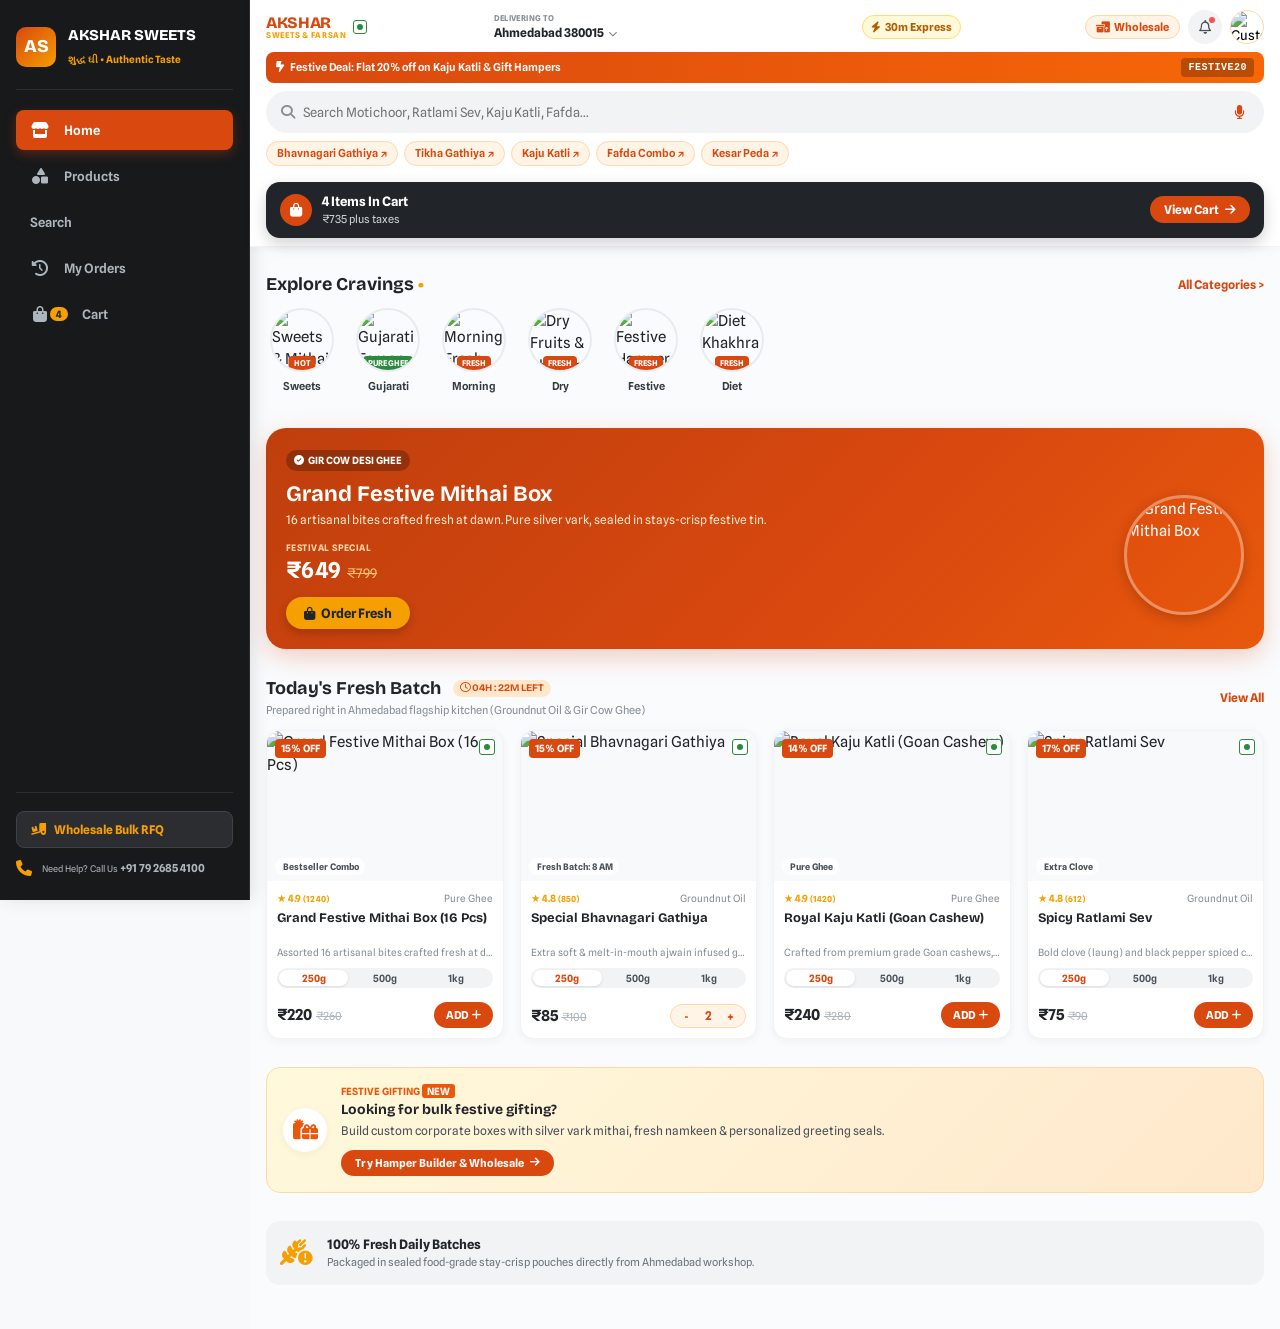
==== index.html @ cf4d5f83 "first commit" ====
<!DOCTYPE html>
<html lang="en">

<head>
  <meta charset="UTF-8">
  <meta name="viewport" content="width=device-width, initial-scale=1.0, maximum-scale=1.0, user-scalable=no">
  <title>Akshar Sweets & Farsan – Pure Desi Ghee & Fresh Namkeen</title>
  <!-- Google Fonts: Bricolage Grotesque & Plus Jakarta Sans / Spline Sans -->
  <link rel="preconnect" href="https://fonts.googleapis.com">
  <link rel="preconnect" href="https://fonts.gstatic.com" crossorigin>
  <link
    href="https://fonts.googleapis.com/css2?family=Bricolage+Grotesque:opsz,wght@12..96,500;600;700;800&family=Plus+Jakarta+Sans:wght@400;500;600;700;800&family=Spline+Sans:wght@400;500;600;700&display=swap"
    rel="stylesheet">
  <!-- FontAwesome Icons -->
  <link rel="stylesheet" href="https://cdnjs.cloudflare.com/ajax/libs/font-awesome/6.4.2/css/all.min.css">
  <link rel="stylesheet" href="style.css">
</head>

<body class="app-body">

  <!-- ============================================================
       APPLICATION ROOT WRAPPER
       Mobile/Tablet: Fluid single long rectangle, bottom nav
       Desktop/PC: Elegant sidebar + wide desktop-style layout
       ============================================================ -->
  <div id="app-root" class="app-root-layout">

    <!-- DESKTOP SIDEBAR / MOBILE BOTTOM NAVIGATION -->
    <nav id="app-nav-bar" class="app-navigation-bar" aria-label="Main Navigation">
      <!-- Desktop Brand Header (Hidden on Mobile) -->
      <div class="sidebar-brand-box">
        <div class="sidebar-logo-icon">AS</div>
        <div class="sidebar-brand-info">
          <span class="sidebar-brand-name">AKSHAR SWEETS</span>
          <span class="sidebar-brand-sub">શુદ્ધ ઘી &bull; Authentic Taste</span>
        </div>
      </div>

      <!-- Nav Items -->
      <div class="nav-links-wrap">
        <button type="button" class="nav-item active" data-tab="android-tab-home" id="nav-btn-home">
          <i class="fa-solid fa-store"></i>
          <span>Home</span>
        </button>
        <button type="button" class="nav-item" data-tab="android-tab-products" id="nav-btn-products">
          <i class="fa-solid fa-shapes"></i>
          <span>Products</span>
        </button>
        <button type="button" class="nav-item center-search" data-tab="android-tab-search" id="nav-btn-search">
          <div class="nav-search-circle">
            <i class="fa-solid fa-magnifying-glass"></i>
          </div>
          <span>Search</span>
        </button>
        <button type="button" class="nav-item" data-tab="android-tab-orders" id="nav-btn-orders">
          <i class="fa-solid fa-clock-rotate-left"></i>
          <span>My Orders</span>
        </button>
        <button type="button" class="nav-item cart-nav-btn" id="app-cart-trigger">
          <div class="cart-icon-wrap">
            <i class="fa-solid fa-bag-shopping"></i>
            <span class="nav-cart-badge" id="android-cart-badge">0</span>
          </div>
          <span>Cart</span>
        </button>
      </div>

      <!-- Desktop Sidebar Bottom Card (Hidden on Mobile) -->
      <div class="sidebar-footer-card">
        <button type="button" class="sidebar-wholesale-btn" id="sidebar-wholesale-trigger">
          <i class="fa-solid fa-truck-ramp-box"></i>
          <span>Wholesale Bulk RFQ</span>
        </button>
        <div class="sidebar-contact-info">
          <i class="fa-solid fa-phone"></i>
          <div>
            <small>Need Help? Call Us</small>
            <strong>+91 79 2685 4100</strong>
          </div>
        </div>
      </div>
    </nav>

    <!-- MAIN INTERACTIVE APP CONTENT CANVAS -->
    <div class="app-main-viewport" id="app-scroll-canvas">

      <!-- TOPBAR OF APPLICATION (Fixed at top: 0) -->
      <header id="app-fixed-topbar" class="app-fixed-topbar">
        <div class="topbar-inner-container">
          <div class="store-badge-row">
            <!-- Brand Logo / Mark -->
            <div class="store-logo-mark" id="topbar-brand-home">
              <div class="logo-box">
                <span class="logo-text">AKSHAR</span>
                <span class="logo-sub">SWEETS &amp; FARSAN</span>
              </div>
              <span class="veg-dot-icon" title="100% Pure Vegetarian">
                <span class="veg-green-circle"></span>
              </span>
            </div>

            <!-- Delivery Location Indicator -->
            <div class="store-location-selector" id="app-location-btn">
              <div class="loc-label">DELIVERING TO</div>
              <div class="loc-address">
                <span id="android-current-address">Ahmedabad 380015</span>
                <i class="fa-solid fa-chevron-down"></i>
              </div>
            </div>

            <!-- 30m Express delivery tag -->
            <div class="express-badge">
              <i class="fa-solid fa-bolt"></i>
              <span>30m Express</span>
            </div>

            <!-- Header Action Icons -->
            <div class="android-header-actions">
              <!-- Wholesale Quick Button (on tablets/desktop) -->
              <button type="button" class="btn-top-wholesale" id="top-wholesale-btn" title="Wholesale Bulk Pricing">
                <i class="fa-solid fa-boxes-packing"></i>
                <span class="hide-mobile">Wholesale</span>
              </button>
              <button type="button" class="icon-round-btn" id="app-notif-btn" title="Offers & Alerts">
                <i class="fa-regular fa-bell"></i>
                <span class="notif-dot"></span>
              </button>
              <button type="button" class="avatar-round-btn" id="app-profile-btn" title="My Profile">
                <img src="https://images.unsplash.com/photo-1534528741775-53994a69daeb?auto=format&fit=crop&w=120&q=80"
                  alt="Customer Profile" class="user-avatar-img">
              </button>
            </div>
          </div>

          <!-- Announcement Ribbon Banner -->
          <div class="android-announcement-ribbon">
            <div class="ribbon-content">
              <div class="ribbon-text">
                <i class="fa-solid fa-bolt-lightning"></i>
                <span>Festive Deal: Flat 20% off on Kaju Katli &amp; Gift Hampers</span>
              </div>
              <span class="code-badge">FESTIVE20</span>
            </div>
          </div>

          <!-- Quick Search Bar -->
          <div class="android-search-box">
            <i class="fa-solid fa-magnifying-glass search-lens"></i>
            <input type="text" id="android-search-input"
              placeholder="Search Motichoor, Ratlami Sev, Kaju Katli, Fafda..." autocomplete="off">
            <button type="button" class="search-clear-btn hidden" id="android-search-clear"><i
                class="fa-solid fa-xmark"></i></button>
            <button type="button" class="search-mic-btn" id="android-search-mic"><i
                class="fa-solid fa-microphone"></i></button>
          </div>

          <!-- Quick Search Suggested Tags (Contained horizontal wrap) -->
          <div class="android-quick-tags" id="android-search-tags">
            <span class="search-tag" data-query="Bhavnagari Gathiya">Bhavnagari Gathiya ↗</span>
            <span class="search-tag" data-query="Tikha Gathiya">Tikha Gathiya ↗</span>
            <span class="search-tag" data-query="Kaju Katli">Kaju Katli ↗</span>
            <span class="search-tag" data-query="Fafda">Fafda Combo ↗</span>
            <span class="search-tag" data-query="Kesar Peda">Kesar Peda ↗</span>
          </div>
        </div>

        <!-- Sticky Floating Top Cart Strip (Active when cart has items) -->
        <div class="android-floating-cart-bar hidden" id="android-floating-cart">
          <div class="cart-bar-info">
            <span class="cart-pill-icon"><i class="fa-solid fa-bag-shopping"></i></span>
            <div>
              <strong id="android-cart-pill-count">2 Items In Cart</strong>
              <div class="cart-pill-sub" id="android-cart-pill-total">₹585 plus taxes</div>
            </div>
          </div>
          <button type="button" class="cart-bar-view-btn" id="btn-open-cart-floating">
            <span>View Cart</span>
            <i class="fa-solid fa-arrow-right"></i>
          </button>
        </div>
      </header>

      <!-- SCROLLABLE TAB PAGES CONTAINER -->
      <main class="app-tab-pages-wrapper">

        <!-- TAB 1: HOME PAGE -->
        <div class="android-tab-view active" id="android-tab-home">
          <!-- "Explore Cravings" Section -->
          <section class="android-section explore-cravings">
            <div class="section-title-row">
              <h3>Explore Cravings <span class="accent-dot">•</span></h3>
              <button type="button" class="link-btn" id="android-see-all-cats">All Categories &gt;</button>
            </div>
            <div class="cravings-scroll-row" id="android-cravings-list">
              <!-- Dynamically populated via JS -->
            </div>
          </section>

          <!-- Hero Promo Card: Grand Festive Mithai Box -->
          <section class="android-section hero-promo-section">
            <div class="festive-hero-card" id="hero-promo-card">
              <div class="hero-card-badge">
                <i class="fa-solid fa-circle-check"></i> GIR COW DESI GHEE
              </div>
              <div class="hero-card-body">
                <div class="hero-card-left">
                  <h2 class="hero-title">Grand Festive Mithai Box</h2>
                  <p class="hero-desc">16 artisanal bites crafted fresh at dawn. Pure silver vark, sealed in stays-crisp
                    festive tin.</p>
                  <div class="hero-price-tag">
                    <span class="hero-special-lbl">FESTIVAL SPECIAL</span>
                    <div class="hero-price-row">
                      <span class="price-val">₹649</span>
                      <span class="price-old">₹799</span>
                    </div>
                  </div>
                  <button type="button" class="hero-cta-btn" id="btn-hero-order">
                    <i class="fa-solid fa-bag-shopping"></i> Order Fresh
                  </button>
                </div>
                <div class="hero-card-right">
                  <img
                    src="https://images.unsplash.com/photo-1599785209707-a456fc1337bb?auto=format&fit=crop&w=480&q=80"
                    alt="Grand Festive Mithai Box" class="hero-product-img">
                </div>
              </div>
            </div>
          </section>

          <!-- "Today's Fresh Batch" Section -->
          <section class="android-section fresh-batch-section">
            <div class="section-title-row">
              <div>
                <h3 class="flex-align">
                  Today's Fresh Batch
                  <span class="batch-timer-badge">
                    <i class="fa-regular fa-clock"></i> <span id="android-countdown-timer">04H : 22M LEFT</span>
                  </span>
                </h3>
                <p class="section-sub">Prepared right in Ahmedabad flagship kitchen (Groundnut Oil &amp; Gir Cow Ghee)
                </p>
              </div>
              <button type="button" class="link-btn" id="android-view-all-fresh">View All</button>
            </div>

            <!-- Product Cards Grid -->
            <div class="product-cards-grid" id="android-fresh-batch-grid">
              <!-- Dynamically populated -->
            </div>
          </section>

          <!-- Bulk Festive Gifting Hamper Banner -->
          <section class="android-section bulk-gifting-banner">
            <div class="hamper-promo-box">
              <div class="hamper-icon-circle">
                <i class="fa-solid fa-gifts"></i>
              </div>
              <div class="hamper-content">
                <span class="hamper-badge">FESTIVE GIFTING <strong>NEW</strong></span>
                <h4>Looking for bulk festive gifting?</h4>
                <p>Build custom corporate boxes with silver vark mithai, fresh namkeen &amp; personalized greeting
                  seals.</p>
                <button type="button" class="hamper-action-btn" id="android-hamper-btn">
                  <span>Try Hamper Builder &amp; Wholesale</span>
                  <i class="fa-solid fa-arrow-right"></i>
                </button>
              </div>
            </div>
          </section>



          <!-- 100% Fresh Daily Guarantee Strip -->
          <section class="android-section footer-guarantee">
            <div class="guarantee-box">
              <i class="fa-solid fa-wheat-awn-circle-exclamation"></i>
              <div>
                <strong>100% Fresh Daily Batches</strong>
                <p>Packaged in sealed food-grade stay-crisp pouches directly from Ahmedabad workshop.</p>
              </div>
            </div>
          </section>
        </div>

        <!-- TAB 2: PRODUCTS CATALOGUE -->
        <div class="android-tab-view hidden" id="android-tab-products">
          <div class="catalog-header-bar">
            <!-- Filter Pills -->
            <div class="android-filter-bar">
              <button type="button" class="filter-pill active" data-filter="all">All (<span
                  id="android-product-count">35</span>)</button>
              <button type="button" class="filter-pill" data-filter="in-stock">In Stock ⚡</button>
              <button type="button" class="filter-pill" data-filter="under-250">Under ₹250</button>
              <button type="button" class="filter-pill" data-filter="pure-ghee">Pure Ghee</button>
              <button type="button" class="filter-pill" data-filter="wholesale">Wholesale Bulk 📦</button>
            </div>

            <!-- Category Sub-tabs -->
            <div class="android-subcat-tabs" id="android-cat-filter-tabs">
              <!-- Dynamically populated via JS -->
            </div>
          </div>

          <!-- Product Listing Grid -->
          <div class="product-cards-grid catalog-grid" id="android-catalogue-grid">
            <!-- Dynamically populated with weight variant selectors (250g, 500g, 1kg) -->
          </div>
        </div>

        <!-- TAB 3: SEARCH & DISCOVERY -->
        <div class="android-tab-view hidden" id="android-tab-search">
          <div class="search-view-container">
            <div class="recent-searches-box">
              <div class="section-title-row">
                <h4><i class="fa-solid fa-clock-rotate-left"></i> Recent Searches</h4>
                <button type="button" class="link-btn small" id="clear-recent-searches">CLEAR ALL</button>
              </div>
              <div class="recent-chips-wrap" id="recent-searches-list">
                <span class="recent-tag" data-query="Kesar Peda 500g">Kesar Peda 500g</span>
                <span class="recent-tag" data-query="Bhavnagari Gathiya">Bhavnagari Gathiya</span>
                <span class="recent-tag" data-query="Sugar Free Anjeer Barfi">Sugar Free Anjeer Barfi</span>
                <span class="recent-tag" data-query="Diwali Mithai Hamper">Diwali Mithai Hamper</span>
              </div>
            </div>

            <div class="search-results-heading">
              <span id="search-query-label">All Specialities</span>
              <span class="results-count" id="search-results-count">Showing 35 items</span>
            </div>
            <div class="product-cards-grid" id="android-search-results-grid">
              <!-- Search items injected here -->
            </div>
          </div>
        </div>

        <!-- TAB 4: MY ORDERS & TRACKING -->
        <div class="android-tab-view hidden" id="android-tab-orders">
          <div class="orders-view-container">
            <div class="view-header-title">
              <h3>My Orders &amp; Live Tracking</h3>
              <p class="section-sub">Track active dispatches &amp; view tax receipts</p>
            </div>

            <!-- Active Order Card -->
            <div id="android-active-order-card" class="active-order-tracking-card hidden">
              <!-- Injected dynamically -->
            </div>

            <!-- Past Order History List -->
            <div class="order-history-list" id="android-order-history-list">
              <!-- Past orders with 1-click Reorder and Receipt buttons -->
            </div>
          </div>
        </div>

      </main>

    </div>
  </div>

  <!-- ============================================================
       MODALS & DRAWERS (Cart, Checkout, Live Tracking, Invoice, RFQ)
       ============================================================ -->

  <!-- 1. CART & CHECKOUT DRAWER -->
  <div id="cart-drawer-modal" class="modal-backdrop hidden">
    <div class="cart-drawer-panel">
      <div class="drawer-header flex-between">
        <div class="drawer-title-group">
          <h3><i class="fa-solid fa-basket-shopping"></i> My Cart</h3>
          <span class="purity-badge"><i class="fa-solid fa-certificate"></i> 100% Pure Ghee Guarantee</span>
        </div>
        <button type="button" class="drawer-close-btn" id="btn-close-cart">&times;</button>
      </div>

      <div class="drawer-body">
        <!-- Delivery Address Bar -->
        <div class="cart-address-box flex-between">
          <div class="addr-icon"><i class="fa-solid fa-location-dot"></i></div>
          <div class="addr-details">
            <small>DELIVERING TO <strong id="cart-addr-label">HOME</strong></small>
            <p id="cart-full-address">B-402, Shivalik Heights, Bodakdev, Ahmedabad, 380054 &bull; 30-min express</p>
          </div>
          <button type="button" class="addr-change-btn" id="btn-change-address">Change</button>
        </div>

        <!-- Free Delivery Progress Bar -->
        <div class="free-delivery-tracker">
          <div class="tracker-info flex-between">
            <span id="free-delivery-text"><i class="fa-solid fa-truck"></i> Add ₹156 more for <strong>FREE Express
                Delivery</strong></span>
            <small id="free-delivery-calc">₹844 / ₹1,000</small>
          </div>
          <div class="progress-bar-rail">
            <div class="progress-bar-fill" id="free-delivery-bar" style="width: 84%;"></div>
          </div>
        </div>

        <!-- Delivery vs Pickup Option -->
        <div class="fulfillment-selector">
          <label class="fulfill-option active">
            <input type="radio" name="fulfillment" value="delivery" checked>
            <span><i class="fa-solid fa-motorcycle"></i> Express Delivery</span>
          </label>
          <label class="fulfill-option">
            <input type="radio" name="fulfillment" value="pickup">
            <span><i class="fa-solid fa-store"></i> Store Pickup</span>
          </label>
        </div>

        <!-- Cart Items List -->
        <div class="cart-items-heading">Sweet &amp; Farsan Selection <small>Made fresh this morning</small></div>
        <div class="cart-items-container" id="cart-items-list">
          <!-- Dynamically populated cart items -->
        </div>

        <!-- Frequently Bought Together Add-ons -->
        <div class="addon-recommendations">
          <div class="addon-title"><i class="fa-solid fa-thumbs-up"></i> Frequently Bought Together</div>
          <div class="addon-chips-row" id="cart-addons-row">
            <div class="addon-card" data-addon-name="Fried Chillies & Papaya Sambharo" data-addon-price="30">
              <img src="https://images.unsplash.com/photo-1546833999-b9f581a1996d?auto=format&fit=crop&w=120&q=80"
                alt="Sambharo">
              <div class="addon-info">
                <strong>Fried Chillies &amp; Sambharo</strong>
                <span>100g spicy crunch &bull; ₹30</span>
              </div>
              <button type="button" class="addon-add-btn">+ Add</button>
            </div>
            <div class="addon-card" data-addon-name="Silver Foil Festive Gift Packaging" data-addon-price="49">
              <img src="https://images.unsplash.com/photo-1513201099705-a9746e1e201f?auto=format&fit=crop&w=120&q=80"
                alt="Packaging">
              <div class="addon-info">
                <strong>Silver Festive Wrapping</strong>
                <span>Golden seal &bull; ₹49</span>
              </div>
              <button type="button" class="addon-add-btn">+ Add</button>
            </div>
          </div>
        </div>

        <!-- Offers & Coupon Code Section -->
        <div class="coupon-section-box">
          <div class="coupon-title"><i class="fa-solid fa-tag"></i> Offers &amp; Coupon Codes</div>
          <div class="coupon-input-group">
            <input type="text" id="coupon-input" placeholder="Enter coupon (e.g. FESTIVE20)" uppercase>
            <button type="button" id="btn-apply-coupon">Apply</button>
          </div>
          <div id="coupon-applied-message" class="coupon-applied-pill hidden">
            <span><i class="fa-solid fa-circle-check"></i> <strong id="applied-coupon-code">FESTIVE20</strong> applied:
              Extra ₹<span id="coupon-discount-amt">180</span> off</span>
            <button type="button" id="btn-remove-coupon">&times;</button>
          </div>
        </div>

        <!-- Delivery Instructions Preference -->
        <div class="delivery-instructions-box">
          <label><i class="fa-regular fa-comment-dots"></i> Delivery Preference</label>
          <div class="instruction-pills">
            <button type="button" class="inst-pill" data-val="Leave with guard">Leave with guard</button>
            <button type="button" class="inst-pill active" data-val="Avoid doorbell">Avoid doorbell</button>
            <button type="button" class="inst-pill" data-val="Hand over to me">Hand over to me</button>
            <button type="button" class="inst-pill" data-val="Call before arrival">Call before arrival</button>
          </div>
        </div>

        <!-- Bill Summary -->
        <div class="bill-summary-card">
          <h4>Bill Summary <small>Inclusive of all taxes</small></h4>
          <div class="bill-row">
            <span>Items Total (MRP)</span>
            <span id="bill-mrp">₹939</span>
          </div>
          <div class="bill-row discount">
            <span>Product Discount</span>
            <span id="bill-discount">-₹95</span>
          </div>
          <div class="bill-row discount" id="bill-coupon-row">
            <span>Coupon Discount (<span id="bill-coupon-name">FESTIVE20</span>)</span>
            <span id="bill-coupon-amt">-₹180</span>
          </div>
          <div class="bill-row">
            <span>Delivery Partner Fee</span>
            <span id="bill-delivery-fee">FREE</span>
          </div>
          <div class="bill-row">
            <span>Stay-Crisp Food Grade Packaging</span>
            <span>₹15</span>
          </div>
          <div class="bill-divider"></div>
          <div class="bill-row total">
            <strong>Grand Total</strong>
            <strong class="total-amt" id="bill-grand-total">₹719</strong>
          </div>
          <div class="savings-banner" id="bill-savings-banner">
            <i class="fa-solid fa-sparkles"></i> Yay! You saved <strong id="bill-saved-amount">₹275</strong> on this
            order
          </div>
        </div>

        <div class="trust-badges-strip">
          <div><i class="fa-solid fa-award"></i> 100% Desi Ghee</div>
          <div><i class="fa-solid fa-shield-halved"></i> Tamper-evident Seal</div>
          <div><i class="fa-solid fa-face-smile"></i> Taste Guaranteed</div>
        </div>
      </div>

      <!-- Drawer Sticky Checkout Footer -->
      <div class="drawer-footer flex-between">
        <div class="footer-total-box">
          <strong class="grand-price" id="drawer-total-price">₹719</strong>
          <small class="view-bill-link">Inclusive of GST</small>
        </div>
        <button type="button" class="btn-checkout-primary" id="btn-proceed-checkout">
          <span>Proceed to Pay</span>
          <i class="fa-solid fa-arrow-right"></i>
        </button>
      </div>
    </div>
  </div>

  <!-- 2. SIMULATED OTP & PAYMENT MODAL -->
  <div id="checkout-otp-modal" class="modal-backdrop hidden">
    <div class="modal-dialog checkout-modal-card">
      <div class="modal-header flex-between">
        <div class="flex-align gap-2">
          <div class="demo-shield-icon"><i class="fa-solid fa-shield-cat"></i></div>
          <div>
            <h4>Verify &amp; Confirm Order</h4>
            <span class="badge-tag">Secure Checkout</span>
          </div>
        </div>
        <button type="button" class="modal-close-btn" id="close-checkout-modal">&times;</button>
      </div>
      <div class="modal-body">
        <div class="demo-notice-alert">
          <i class="fa-solid fa-circle-info"></i>
          <span>Simulated OTP verification for demo. Auto-fill is enabled.</span>
        </div>

        <div class="form-group mb-3">
          <label>Mobile Number for Order &amp; Delivery Updates</label>
          <div class="phone-input-group">
            <span class="country-prefix">+91</span>
            <input type="text" id="checkout-phone-input" value="98250 84721" class="form-control">
          </div>
        </div>

        <div class="otp-box-wrap">
          <div class="flex-between">
            <label style="font-size:12px; font-weight:700;">Enter OTP</label>
            <button type="button" class="autofill-otp-btn" id="btn-autofill-otp">Auto-Fill OTP (4829)</button>
          </div>
          <div class="otp-inputs-row">
            <input type="text" maxlength="1" class="otp-digit" value="4">
            <input type="text" maxlength="1" class="otp-digit" value="8">
            <input type="text" maxlength="1" class="otp-digit" value="2">
            <input type="text" maxlength="1" class="otp-digit" value="9">
          </div>
        </div>

        <!-- Payment Method Selection -->
        <div class="payment-method-selector mb-3">
          <label class="section-sub-label">Select Payment Method</label>
          <div class="pay-options-list">
            <label class="pay-radio active">
              <input type="radio" name="pay-method" value="UPI" checked>
              <span><i class="fa-brands fa-google-pay"></i> Instant UPI (GPay / PhonePe / Paytm)</span>
            </label>
            <label class="pay-radio">
              <input type="radio" name="pay-method" value="COD">
              <span><i class="fa-solid fa-money-bill-wave"></i> Cash on Delivery (COD)</span>
            </label>
            <label class="pay-radio">
              <input type="radio" name="pay-method" value="Card">
              <span><i class="fa-solid fa-credit-card"></i> Debit / Credit Card</span>
            </label>
            <label class="pay-radio">
              <input type="radio" name="pay-method" value="Wholesale 15-Day Credit">
              <span><i class="fa-solid fa-file-invoice-dollar"></i> Wholesale 15-Day Net Credit</span>
            </label>
          </div>
        </div>

        <div class="checkout-order-preview">
          <div class="flex-between">
            <span>Final Payable Amount:</span>
            <strong class="payable-val" id="checkout-payable-val">₹719</strong>
          </div>
        </div>
      </div>

      <div class="modal-footer">
        <button type="button" class="btn-primary-block" id="btn-confirm-place-order">
          <i class="fa-solid fa-lock"></i> Authorize &amp; Place Order
        </button>
      </div>
    </div>
  </div>

  <!-- 3. REAL-TIME ORDER TRACKING MODAL -->
  <div id="order-tracking-modal" class="modal-backdrop hidden">
    <div class="modal-dialog tracking-modal-card">
      <div class="modal-header flex-between">
        <div>
          <h4><i class="fa-solid fa-route"></i> Live Order Tracking</h4>
          <span class="tracking-order-id" id="track-modal-order-id">Order #AKS-2026-107</span>
        </div>
        <button type="button" class="modal-close-btn" id="close-tracking-modal">&times;</button>
      </div>

      <div class="modal-body">
        <!-- Live status banner -->
        <div class="tracking-status-banner" id="track-banner-color">
          <div class="status-main-label">
            <small>CURRENT STATUS</small>
            <h3 id="track-status-heading">Preparing Fresh Batch</h3>
          </div>
          <div class="eta-pill">
            <i class="fa-solid fa-clock"></i>
            <span id="track-eta-text">Est. Delivery in 25 mins</span>
          </div>
        </div>

        <!-- 5-Step Order Lifecycle Stepper -->
        <div class="lifecycle-stepper">
          <div class="step-point" id="step-node-placed">
            <div class="step-circle"><i class="fa-solid fa-check"></i></div>
            <div class="step-label">Order Placed</div>
            <small class="step-time" id="time-node-placed">Just now</small>
          </div>
          <div class="step-line" id="line-1"></div>
          <div class="step-point" id="step-node-accepted">
            <div class="step-circle"><i class="fa-solid fa-check"></i></div>
            <div class="step-label">Accepted</div>
            <small class="step-time" id="time-node-accepted">Bodakdev Store</small>
          </div>
          <div class="step-line" id="line-2"></div>
          <div class="step-point" id="step-node-preparing">
            <div class="step-circle"><i class="fa-solid fa-fire-burner"></i></div>
            <div class="step-label">Preparing</div>
            <small class="step-time" id="time-node-preparing">Kitchen Cooking</small>
          </div>
          <div class="step-line" id="line-3"></div>
          <div class="step-point" id="step-node-dispatch">
            <div class="step-circle"><i class="fa-solid fa-motorcycle"></i></div>
            <div class="step-label">Out for Delivery</div>
            <small class="step-time" id="time-node-dispatch">Delivery Partner</small>
          </div>
          <div class="step-line" id="line-4"></div>
          <div class="step-point" id="step-node-completed">
            <div class="step-circle"><i class="fa-solid fa-box-open"></i></div>
            <div class="step-label">Completed</div>
            <small class="step-time" id="time-node-completed">Delivered</small>
          </div>
        </div>

        <!-- Order Items Summary in Tracking -->
        <div class="tracking-items-box">
          <h5>Order Items (<span id="track-items-count">3</span> items)</h5>
          <div class="tracking-items-list" id="track-items-container">
            <!-- Injected via JS -->
          </div>
        </div>

        <div class="tracking-delivery-dest">
          <i class="fa-solid fa-location-pin"></i>
          <div>
            <strong>Delivery Address</strong>
            <p id="track-destination-addr">B-402, Shivalik Heights, Bodakdev, Ahmedabad 380054</p>
          </div>
        </div>
      </div>

      <div class="modal-footer flex-between">
        <button type="button" class="btn-flow-action secondary" id="btn-track-view-bill">
          <i class="fa-solid fa-file-invoice"></i> View Tax Invoice / Receipt
        </button>
        <button type="button" class="btn-primary-sm" id="btn-track-done">Close</button>
      </div>
    </div>
  </div>

  <!-- 4. WHOLESALE & RFQ MODAL -->
  <div id="wholesale-rfq-modal" class="modal-backdrop hidden">
    <div class="modal-dialog wholesale-modal-card">
      <div class="modal-header flex-between">
        <div>
          <h4><i class="fa-solid fa-truck-ramp-box"></i> Wholesale Bulk Inquiries (B2B)</h4>
          <span class="badge-tag">Catering &amp; Banquets</span>
        </div>
        <button type="button" class="modal-close-btn" id="close-wholesale-modal">&times;</button>
      </div>

      <div class="modal-body">
        <form id="form-submit-rfq">
          <div class="form-row flex-gap mb-3">
            <div class="form-group flex-1">
              <label>Business / Caterer Name *</label>
              <input type="text" class="form-control" id="rfq-company" value="Swagat Caterers &amp; Events" required>
            </div>
            <div class="form-group flex-1">
              <label>Contact Phone *</label>
              <input type="text" class="form-control" id="rfq-contact" value="+91 98251 33445" required>
            </div>
          </div>

          <div class="form-row flex-gap mb-3">
            <div class="form-group flex-1">
              <label>Bulk Item Required *</label>
              <select class="form-control" id="rfq-product">
                <option value="Special Bhavnagari Gathiya">Special Bhavnagari Gathiya (Bulk 10kg tins)</option>
                <option value="Royal Kaju Katli (Goan Cashew)">Royal Kaju Katli (Bulk 5kg tins)</option>
                <option value="Spicy Ratlami Sev">Spicy Ratlami Sev (Bulk 15kg cartons)</option>
                <option value="Mohanthal Desi Ghee">Mohanthal Desi Ghee (Bulk 10kg)</option>
                <option value="Grand Festive Mithai Box (16 Pcs)">Grand Festive Mithai Box (Bulk)</option>
              </select>
            </div>
            <div class="form-group flex-1">
              <label>Quantity (kg / boxes) *</label>
              <input type="number" class="form-control" id="rfq-qty" value="50" min="5" required>
            </div>
          </div>

          <div class="form-row flex-gap mb-3">
            <div class="form-group flex-1">
              <label>Delivery / Event Date *</label>
              <input type="date" class="form-control" id="rfq-date" value="2026-11-20" required>
            </div>
            <div class="form-group flex-1">
              <label>Delivery Location (Ahmedabad / Gujarat)</label>
              <input type="text" class="form-control" id="rfq-location" value="Rajpath Club Banquets, SG Highway">
            </div>
          </div>

          <div class="form-group mb-3">
            <label>Special Instructions / Custom Packaging</label>
            <textarea class="form-control" id="rfq-notes" rows="2"
              placeholder="Custom silver vark sealing, specific oil preferences, wedding sticker logo..."></textarea>
          </div>

          <button type="submit" class="btn-primary-block">
            <i class="fa-solid fa-paper-plane"></i> Submit Quotation Request
          </button>
        </form>
      </div>
    </div>
  </div>

  <!-- 5. GST TAX INVOICE & RECEIPT MODAL -->
  <div id="invoice-modal" class="modal-backdrop hidden">
    <div class="modal-dialog invoice-modal-card">
      <div class="modal-header flex-between no-print">
        <h4><i class="fa-solid fa-file-invoice"></i> Tax Invoice &amp; Kitchen Slip</h4>
        <div class="flex-align gap-2">
          <button type="button" class="btn-secondary-sm" id="btn-print-invoice"><i class="fa-solid fa-print"></i> Print
            Receipt</button>
          <button type="button" class="modal-close-btn" id="close-invoice-modal">&times;</button>
        </div>
      </div>
      <div class="modal-body invoice-printable-area" id="invoice-content-area">
        <!-- Rendered dynamically via JS -->
      </div>
    </div>
  </div>

  <!-- Toast Notification Popups -->
  <div id="toast-container" class="toast-container"></div>

  <!-- Main JavaScript File -->
  <script src="script.js"></script>
</body>

</html>
---- style.css ----
/* ============================================================
   AKSHAR SWEETS & FARSAN - ADAPTIVE RESPONSIVE STYLES
   - Mobile & Tablet: Fluid single long rectangle, bottom nav
   - Desktop / PC: Sidebar navigation + Desktop-style wide layouts
   - Topbar: Fixed at top: 0
   - No horizontal left-right scrolling (overflow-x: hidden)
   - Neo-Bazaar Colors:
     Primary:   #D9480F (Rich Saffron / Warm Terracotta)
     Secondary: #F59F00 (Marigold Gold / Golden Yellow)
     Veg Green: #2B8A3E (Pure Indian Veg Green)
     Dark:      #212529 (Charcoal Black)
     Bg:        #F8F9FA, #FFFFFF
   ============================================================ */

:root {
  --primary: #D9480F;
  --primary-hover: #BF3F0D;
  --primary-light: #FFF4E6;
  --primary-border: #FFD8A8;
  
  --secondary: #F59F00;
  --secondary-hover: #D98200;
  --secondary-light: #FFF9DB;
  
  --veg-green: #2B8A3E;
  --veg-green-light: #EBFBEE;
  
  --neutral-dark: #212529;
  --neutral-body: #495057;
  --neutral-muted: #868E96;
  --neutral-border: #E9ECEF;
  --neutral-bg: #F8F9FA;
  --neutral-card: #FFFFFF;
  
  --font-headline: 'Bricolage Grotesque', 'Plus Jakarta Sans', system-ui, sans-serif;
  --font-body: 'Spline Sans', 'Plus Jakarta Sans', system-ui, sans-serif;
  
  --radius-sm: 8px;
  --radius-md: 14px;
  --radius-lg: 20px;
  --radius-full: 9999px;
  
  --shadow-sm: 0 2px 8px rgba(33, 37, 41, 0.05);
  --shadow-md: 0 6px 18px rgba(33, 37, 41, 0.08);
  --shadow-lg: 0 14px 34px rgba(33, 37, 41, 0.12);
  
  --transition: all 0.2s cubic-bezier(0.16, 1, 0.3, 1);
}

/* ============================================================
   1. BASE RESETS & PREVENT HORIZONTAL SCROLL
   ============================================================ */
*, *::before, *::after {
  box-sizing: border-box;
  margin: 0;
  padding: 0;
}

html, body {
  width: 100%;
  min-height: 100vh;
  overflow-x: hidden; /* Strictly disable page horizontal scrolling */
  background: var(--neutral-bg);
  color: var(--neutral-dark);
  font-family: var(--font-body);
  font-size: 15px;
  line-height: 1.5;
  -webkit-font-smoothing: antialiased;
  -webkit-tap-highlight-color: transparent;
}

h1, h2, h3, h4, h5, h6 {
  font-family: var(--font-headline);
  color: var(--neutral-dark);
  font-weight: 700;
  line-height: 1.25;
}

button {
  font-family: inherit;
  cursor: pointer;
  border: none;
  outline: none;
  background: none;
}

input, select, textarea {
  font-family: inherit;
  outline: none;
}

.hidden {
  display: none !important;
}

.flex-between {
  display: flex;
  align-items: center;
  justify-content: space-between;
}

.flex-align {
  display: flex;
  align-items: center;
  gap: 6px;
}

/* ============================================================
   2. APP ROOT & MAIN VIEWPORT
   ============================================================ */
.app-root-layout {
  display: flex;
  width: 100%;
  min-height: 100vh;
  position: relative;
  overflow-x: hidden;
}

.app-main-viewport {
  flex: 1;
  width: 100%;
  min-height: 100vh;
  background: #FFFFFF;
  position: relative;
  overflow-x: hidden;
  display: flex;
  flex-direction: column;
}

/* ============================================================
   3. FIXED TOPBAR (Fixed at top: 0 on mobile, tablet & PC)
   ============================================================ */
.app-fixed-topbar {
  position: fixed;
  top: 0;
  left: 0;
  right: 0;
  width: 100%;
  z-index: 999;
  background: #FFFFFF;
  border-bottom: 1px solid #F1F3F5;
  box-shadow: 0 2px 10px rgba(0, 0, 0, 0.04);
}

.topbar-inner-container {
  max-width: 1280px;
  margin: 0 auto;
  padding: 10px 16px 8px 16px;
  width: 100%;
}

.store-badge-row {
  display: flex;
  align-items: center;
  justify-content: space-between;
  gap: 10px;
  margin-bottom: 8px;
}

.store-logo-mark {
  display: flex;
  align-items: center;
  gap: 6px;
  cursor: pointer;
}

.logo-box {
  display: flex;
  flex-direction: column;
  line-height: 1;
}

.logo-text {
  font-family: var(--font-headline);
  font-weight: 800;
  font-size: 16px;
  color: var(--primary);
  letter-spacing: -0.02em;
}

.logo-sub {
  font-size: 8px;
  font-weight: 800;
  color: var(--secondary);
  letter-spacing: 0.08em;
}

.veg-dot-icon {
  width: 14px;
  height: 14px;
  border: 1.5px solid var(--veg-green);
  display: flex;
  align-items: center;
  justify-content: center;
  border-radius: 3px;
  padding: 1px;
}

.veg-green-circle {
  width: 6px;
  height: 6px;
  background: var(--veg-green);
  border-radius: 50%;
}

.store-location-selector {
  flex: 1;
  margin: 0 4px;
  cursor: pointer;
  max-width: 240px;
}

.loc-label {
  font-size: 8px;
  font-weight: 800;
  color: var(--neutral-muted);
  letter-spacing: 0.05em;
}

.loc-address {
  font-size: 12px;
  font-weight: 700;
  color: var(--neutral-dark);
  display: flex;
  align-items: center;
  gap: 4px;
  white-space: nowrap;
  overflow: hidden;
  text-overflow: ellipsis;
}

.loc-address i {
  font-size: 9px;
  color: var(--neutral-muted);
}

.express-badge {
  background: var(--secondary-light);
  color: #B25E00;
  border: 1px solid #FFE066;
  padding: 3px 8px;
  border-radius: var(--radius-full);
  font-size: 11px;
  font-weight: 700;
  display: flex;
  align-items: center;
  gap: 4px;
  white-space: nowrap;
}

.android-header-actions {
  display: flex;
  align-items: center;
  gap: 8px;
}

.btn-top-wholesale {
  background: #FFF4E6;
  border: 1px solid var(--primary-border);
  color: var(--primary);
  font-size: 11px;
  font-weight: 700;
  padding: 4px 10px;
  border-radius: var(--radius-full);
  display: flex;
  align-items: center;
  gap: 4px;
  transition: var(--transition);
}

.btn-top-wholesale:hover {
  background: #FFE8CC;
}

.icon-round-btn {
  width: 34px;
  height: 34px;
  border-radius: 50%;
  background: #F1F3F5;
  display: flex;
  align-items: center;
  justify-content: center;
  color: #495057;
  position: relative;
  font-size: 14px;
  transition: var(--transition);
}

.icon-round-btn:hover {
  background: #E9ECEF;
}

.notif-dot {
  width: 6px;
  height: 6px;
  background: #FA5252;
  border-radius: 50%;
  position: absolute;
  top: 7px;
  right: 7px;
}

.avatar-round-btn {
  width: 34px;
  height: 34px;
  border-radius: 50%;
  overflow: hidden;
  border: 1.5px solid var(--primary-border);
}

.user-avatar-img {
  width: 100%;
  height: 100%;
  object-fit: cover;
}

/* Announcement Ribbon */
.android-announcement-ribbon {
  background: linear-gradient(90deg, #D9480F, #F76707);
  color: #FFFFFF;
  border-radius: var(--radius-sm);
  padding: 6px 10px;
  font-size: 11px;
  font-weight: 600;
  margin-bottom: 8px;
}

.ribbon-content {
  display: flex;
  align-items: center;
  justify-content: space-between;
  gap: 8px;
}

.ribbon-text {
  display: flex;
  align-items: center;
  gap: 6px;
  overflow: hidden;
  text-overflow: ellipsis;
  white-space: nowrap;
}

.code-badge {
  background: rgba(0, 0, 0, 0.25);
  padding: 2px 7px;
  border-radius: 4px;
  font-size: 10px;
  letter-spacing: 0.05em;
  font-family: monospace;
  font-weight: 700;
}

/* Search Box */
.android-search-box {
  background: #F1F3F5;
  border: 1.5px solid transparent;
  border-radius: var(--radius-full);
  display: flex;
  align-items: center;
  padding: 0 14px;
  height: 42px;
  gap: 8px;
  transition: var(--transition);
}

.android-search-box:focus-within {
  border-color: var(--primary);
  background: #FFFFFF;
  box-shadow: 0 0 0 3px rgba(217, 72, 15, 0.1);
}

.search-lens {
  color: #868E96;
  font-size: 14px;
}

.android-search-box input {
  flex: 1;
  border: none;
  background: transparent;
  font-size: 13px;
  color: var(--neutral-dark);
}

.search-clear-btn, .search-mic-btn {
  color: #D9480F;
  font-size: 14px;
  padding: 4px;
}

/* Quick Search Tags (Contained scrolling without page overflow) */
.android-quick-tags {
  display: flex;
  gap: 6px;
  overflow-x: auto;
  margin-top: 8px;
  padding-bottom: 2px;
  scrollbar-width: none;
  -webkit-overflow-scrolling: touch;
}

.android-quick-tags::-webkit-scrollbar {
  display: none;
}

.search-tag {
  background: #FFF4E6;
  color: #D9480F;
  border: 1px solid #FFD8A8;
  font-size: 11px;
  font-weight: 600;
  padding: 3px 10px;
  border-radius: var(--radius-full);
  white-space: nowrap;
  cursor: pointer;
  flex-shrink: 0;
  transition: var(--transition);
}

.search-tag:hover {
  background: #FFE8CC;
}

/* Floating Cart Strip */
.android-floating-cart-bar {
  background: #212529;
  color: #FFFFFF;
  margin: 6px 16px 8px 16px;
  border-radius: var(--radius-md);
  padding: 10px 14px;
  display: flex;
  align-items: center;
  justify-content: space-between;
  box-shadow: 0 6px 16px rgba(0, 0, 0, 0.18);
  animation: slideUp 0.25s ease;
}

@keyframes slideUp {
  from { opacity: 0; transform: translateY(6px); }
  to { opacity: 1; transform: translateY(0); }
}

.cart-bar-info {
  display: flex;
  align-items: center;
  gap: 10px;
}

.cart-pill-icon {
  width: 32px;
  height: 32px;
  background: var(--primary);
  border-radius: 50%;
  display: flex;
  align-items: center;
  justify-content: center;
  color: #FFFFFF;
  font-size: 14px;
}

.cart-bar-info strong {
  font-size: 13px;
  display: block;
}

.cart-pill-sub {
  font-size: 11px;
  color: #CED4DA;
}

.cart-bar-view-btn {
  background: var(--primary);
  color: #FFFFFF;
  padding: 6px 14px;
  border-radius: var(--radius-full);
  font-size: 12px;
  font-weight: 700;
  display: flex;
  align-items: center;
  gap: 6px;
}

/* ============================================================
   4. SCROLLABLE TAB PAGES WRAPPER
   ============================================================ */
.app-tab-pages-wrapper {
  max-width: 1280px;
  width: 100%;
  margin: 0 auto;
  padding: calc(var(--topbar-height, 180px) + 12px) 16px 30px 16px;
  flex: 1;
}

.android-section {
  padding: 14px 0;
}

.section-title-row {
  display: flex;
  align-items: center;
  justify-content: space-between;
  margin-bottom: 12px;
}

.section-title-row h3 {
  font-size: 18px;
  font-weight: 700;
  color: #212529;
}

.accent-dot {
  color: var(--secondary);
}

.link-btn {
  color: var(--primary);
  font-size: 12px;
  font-weight: 700;
}

.batch-timer-badge {
  background: #FFE8CC;
  color: #D9480F;
  font-size: 10px;
  font-weight: 700;
  padding: 2px 7px;
  border-radius: var(--radius-full);
  margin-left: 6px;
}

.section-sub {
  font-size: 11px;
  color: var(--neutral-muted);
  margin-top: 2px;
}

/* Explore Cravings Circular Avatars */
.cravings-scroll-row {
  display: flex;
  gap: 14px;
  overflow-x: auto;
  padding-bottom: 6px;
  scrollbar-width: none;
  -webkit-overflow-scrolling: touch;
}

.cravings-scroll-row::-webkit-scrollbar {
  display: none;
}

.craving-item {
  display: flex;
  flex-direction: column;
  align-items: center;
  gap: 6px;
  cursor: pointer;
  flex-shrink: 0;
  width: 72px;
}

.craving-avatar {
  width: 64px;
  height: 64px;
  border-radius: 50%;
  overflow: hidden;
  border: 2px solid #E9ECEF;
  position: relative;
  transition: var(--transition);
}

.craving-item:hover .craving-avatar {
  transform: scale(1.05);
  border-color: var(--primary);
}

.craving-avatar img {
  width: 100%;
  height: 100%;
  object-fit: cover;
}

.craving-tag {
  position: absolute;
  bottom: 0;
  left: 50%;
  transform: translateX(-50%);
  background: #D9480F;
  color: #FFFFFF;
  font-size: 8px;
  font-weight: 800;
  padding: 1px 5px;
  border-radius: 4px;
  white-space: nowrap;
}

.craving-tag.green {
  background: var(--veg-green);
}

.craving-name {
  font-size: 11px;
  font-weight: 600;
  text-align: center;
  color: #343A40;
}

/* Hero Promotional Card */
.festive-hero-card {
  background: linear-gradient(135deg, #BF3F0D 0%, #D9480F 60%, #E8590C 100%);
  color: #FFFFFF;
  border-radius: var(--radius-lg);
  padding: 20px;
  position: relative;
  overflow: hidden;
  box-shadow: 0 8px 24px rgba(217, 72, 15, 0.25);
}

.hero-card-badge {
  background: rgba(0, 0, 0, 0.25);
  padding: 3px 8px;
  border-radius: var(--radius-full);
  font-size: 10px;
  font-weight: 700;
  display: inline-flex;
  align-items: center;
  gap: 4px;
  margin-bottom: 10px;
}

.hero-card-body {
  display: flex;
  align-items: center;
  justify-content: space-between;
  gap: 16px;
}

.hero-card-left {
  flex: 1;
}

.hero-title {
  font-size: 22px;
  color: #FFFFFF;
  margin-bottom: 4px;
}

.hero-desc {
  font-size: 12px;
  color: #FFE8CC;
  line-height: 1.4;
  margin-bottom: 12px;
}

.hero-special-lbl {
  font-size: 9px;
  font-weight: 800;
  color: #FFD8A8;
  letter-spacing: 0.05em;
  display: block;
}

.hero-price-row {
  display: flex;
  align-items: baseline;
  gap: 6px;
  margin-bottom: 10px;
}

.hero-price-row .price-val {
  font-size: 22px;
  font-weight: 800;
  color: #FFFFFF;
}

.hero-price-row .price-old {
  font-size: 13px;
  text-decoration: line-through;
  color: #FFC078;
}

.hero-cta-btn {
  background: var(--secondary);
  color: #212529;
  font-weight: 700;
  font-size: 13px;
  padding: 8px 18px;
  border-radius: var(--radius-full);
  display: inline-flex;
  align-items: center;
  gap: 6px;
  box-shadow: 0 4px 10px rgba(0, 0, 0, 0.2);
  transition: var(--transition);
}

.hero-cta-btn:hover {
  background: #FAB005;
  transform: translateY(-1px);
}

.hero-card-right {
  width: 120px;
  height: 120px;
  flex-shrink: 0;
  border-radius: 50%;
  overflow: hidden;
  border: 3px solid rgba(255, 255, 255, 0.35);
  box-shadow: 0 4px 14px rgba(0, 0, 0, 0.2);
}

.hero-product-img {
  width: 100%;
  height: 100%;
  object-fit: cover;
}

/* ============================================================
   5. RESPONSIVE PRODUCT CARDS & GRID
   ============================================================ */
.product-cards-grid {
  display: grid;
  grid-template-columns: repeat(2, 1fr); /* 2 cols on mobile */
  gap: 12px;
  margin-top: 8px;
}

.neo-product-card {
  background: #FFFFFF;
  border-radius: var(--radius-md);
  border: 1px solid #F1F3F5;
  overflow: hidden;
  display: flex;
  flex-direction: column;
  transition: var(--transition);
  position: relative;
  box-shadow: var(--shadow-sm);
}

.neo-product-card:hover {
  transform: translateY(-2px);
  box-shadow: var(--shadow-md);
  border-color: #DEE2E6;
}

.card-media-wrap {
  position: relative;
  width: 100%;
  height: 130px;
  overflow: hidden;
  background: #F8F9FA;
}

.card-prod-img {
  width: 100%;
  height: 100%;
  object-fit: cover;
  transition: transform 0.3s ease;
}

.neo-product-card:hover .card-prod-img {
  transform: scale(1.04);
}

.card-discount-badge {
  position: absolute;
  top: 8px;
  left: 8px;
  background: #D9480F;
  color: #FFFFFF;
  font-size: 10px;
  font-weight: 800;
  padding: 2px 6px;
  border-radius: 4px;
}

.card-veg-mark {
  position: absolute;
  top: 8px;
  right: 8px;
  width: 16px;
  height: 16px;
  background: rgba(255, 255, 255, 0.9);
  border: 1.5px solid var(--veg-green);
  border-radius: 3px;
  display: flex;
  align-items: center;
  justify-content: center;
}

.card-veg-mark span {
  width: 6px;
  height: 6px;
  background: var(--veg-green);
  border-radius: 50%;
}

.card-feature-pill {
  position: absolute;
  bottom: 6px;
  left: 8px;
  background: rgba(255, 255, 255, 0.92);
  color: #495057;
  font-size: 9px;
  font-weight: 700;
  padding: 2px 6px;
  border-radius: var(--radius-full);
}

.card-body-content {
  padding: 10px;
  display: flex;
  flex-direction: column;
  flex: 1;
}

.card-rating-row {
  display: flex;
  align-items: center;
  justify-content: space-between;
  margin-bottom: 4px;
  font-size: 10px;
}

.card-stars {
  color: #F59F00;
  font-weight: 700;
}

.card-subdetail {
  color: #868E96;
}

.card-title {
  font-size: 13px;
  font-weight: 700;
  color: var(--neutral-dark);
  line-height: 1.25;
  margin-bottom: 3px;
  display: -webkit-box;
  -webkit-line-clamp: 2;
  -webkit-box-orient: vertical;
  overflow: hidden;
  min-height: 32px;
}

.card-spec-text {
  font-size: 10px;
  color: #868E96;
  margin-bottom: 8px;
  white-space: nowrap;
  overflow: hidden;
  text-overflow: ellipsis;
}

/* Weight Variant Selector Pills */
.weight-variant-selector {
  display: flex;
  background: #F1F3F5;
  border-radius: var(--radius-full);
  padding: 2px;
  gap: 2px;
  margin-bottom: 10px;
}

.variant-btn {
  flex: 1;
  font-size: 10px;
  font-weight: 600;
  padding: 2px 4px;
  border-radius: var(--radius-full);
  color: #495057;
  text-align: center;
  transition: var(--transition);
}

.variant-btn.active {
  background: #FFFFFF;
  color: var(--primary);
  font-weight: 700;
  box-shadow: 0 1px 3px rgba(0, 0, 0, 0.1);
}

/* Price & Add to Cart Row */
.card-action-row {
  display: flex;
  align-items: center;
  justify-content: space-between;
  margin-top: auto;
  padding-top: 4px;
}

.card-price-group {
  display: flex;
  align-items: baseline;
  gap: 4px;
}

.card-price-current {
  font-size: 15px;
  font-weight: 800;
  color: var(--neutral-dark);
}

.card-price-mrp {
  font-size: 11px;
  color: #ADB5BD;
  text-decoration: line-through;
}

.btn-add-cart {
  background: var(--primary);
  color: #FFFFFF;
  font-size: 11px;
  font-weight: 700;
  padding: 6px 12px;
  border-radius: var(--radius-full);
  transition: var(--transition);
  display: flex;
  align-items: center;
  gap: 4px;
}

.btn-add-cart:hover {
  background: var(--primary-hover);
}

.qty-stepper-inline {
  display: flex;
  align-items: center;
  background: var(--primary-light);
  border: 1px solid var(--primary-border);
  border-radius: var(--radius-full);
  padding: 2px 6px;
  gap: 6px;
}

.qty-step-btn {
  color: var(--primary);
  font-size: 12px;
  font-weight: 800;
  width: 18px;
  height: 18px;
  display: flex;
  align-items: center;
  justify-content: center;
}

.qty-step-val {
  font-size: 12px;
  font-weight: 700;
  color: var(--primary);
  min-width: 14px;
  text-align: center;
}

/* Bulk Hamper Promo Box */
.hamper-promo-box {
  background: linear-gradient(135deg, #FFF9DB 0%, #FFE8CC 100%);
  border: 1.5px solid #FFD8A8;
  border-radius: var(--radius-md);
  padding: 16px;
  display: flex;
  gap: 14px;
  align-items: center;
}

.hamper-icon-circle {
  width: 44px;
  height: 44px;
  background: #FFFFFF;
  border-radius: 50%;
  display: flex;
  align-items: center;
  justify-content: center;
  color: #E8590C;
  font-size: 20px;
  flex-shrink: 0;
  box-shadow: var(--shadow-sm);
}

.hamper-badge {
  font-size: 10px;
  font-weight: 800;
  color: #E8590C;
  display: block;
  margin-bottom: 2px;
}

.hamper-badge strong {
  background: #E8590C;
  color: #FFFFFF;
  padding: 1px 5px;
  border-radius: 3px;
}

.hamper-content h4 {
  font-size: 14px;
  color: #212529;
  margin-bottom: 4px;
}

.hamper-content p {
  font-size: 12px;
  color: #495057;
  line-height: 1.4;
  margin-bottom: 10px;
}

.hamper-action-btn {
  background: #D9480F;
  color: #FFFFFF;
  font-size: 11px;
  font-weight: 700;
  padding: 6px 14px;
  border-radius: var(--radius-full);
  display: inline-flex;
  align-items: center;
  gap: 6px;
}

/* Trending Chips Grid */
.trending-grid {
  display: grid;
  grid-template-columns: repeat(2, 1fr);
  gap: 10px;
}

.trending-chip {
  background: #FFFFFF;
  border: 1px solid #E9ECEF;
  border-radius: var(--radius-sm);
  padding: 8px 12px;
  display: flex;
  align-items: center;
  gap: 10px;
  cursor: pointer;
  transition: var(--transition);
}

.trending-chip:hover {
  border-color: var(--primary-border);
  background: var(--primary-light);
}

.trend-icon {
  font-size: 18px;
}

.trending-chip strong {
  display: block;
  font-size: 12px;
  color: var(--neutral-dark);
}

.trending-chip small {
  font-size: 10px;
  color: var(--neutral-muted);
}

/* Guarantee Box */
.guarantee-box {
  background: #F1F3F5;
  border-radius: var(--radius-md);
  padding: 14px;
  display: flex;
  align-items: center;
  gap: 14px;
  color: #495057;
}

.guarantee-box i {
  font-size: 26px;
  color: var(--secondary);
}

.guarantee-box strong {
  display: block;
  font-size: 13px;
  color: var(--neutral-dark);
}

.guarantee-box p {
  font-size: 11px;
  color: #6C757D;
}

/* Catalog Filter Bar */
.android-filter-bar {
  display: flex;
  gap: 6px;
  overflow-x: auto;
  padding-bottom: 8px;
  scrollbar-width: none;
  -webkit-overflow-scrolling: touch;
}

.filter-pill {
  background: #FFFFFF;
  border: 1px solid #DEE2E6;
  color: #495057;
  padding: 5px 12px;
  border-radius: var(--radius-full);
  font-size: 11px;
  font-weight: 600;
  white-space: nowrap;
  transition: var(--transition);
}

.filter-pill.active {
  background: var(--primary);
  border-color: var(--primary);
  color: #FFFFFF;
}

.android-subcat-tabs {
  display: flex;
  gap: 8px;
  overflow-x: auto;
  padding-bottom: 10px;
  scrollbar-width: none;
  -webkit-overflow-scrolling: touch;
}

.subcat-tab-btn {
  font-size: 11px;
  font-weight: 600;
  color: #6C757D;
  padding: 4px 10px;
  border-radius: var(--radius-sm);
  white-space: nowrap;
  background: #F8F9FA;
}

.subcat-tab-btn.active {
  background: #E9ECEF;
  color: var(--neutral-dark);
  font-weight: 700;
}

/* Orders List & Active Order */
.active-order-tracking-card {
  background: #FFFFFF;
  border-radius: var(--radius-md);
  border: 2px solid var(--primary-border);
  padding: 14px;
  margin-bottom: 16px;
  box-shadow: var(--shadow-sm);
}

.order-history-list {
  display: flex;
  flex-direction: column;
  gap: 12px;
}

.history-order-card {
  background: #FFFFFF;
  border-radius: var(--radius-md);
  border: 1px solid #E9ECEF;
  padding: 14px;
}

.history-card-header {
  display: flex;
  justify-content: space-between;
  align-items: center;
  border-bottom: 1px solid #F1F3F5;
  padding-bottom: 8px;
  margin-bottom: 8px;
}

.status-badge {
  font-size: 10px;
  font-weight: 700;
  padding: 2px 8px;
  border-radius: var(--radius-full);
}

.status-badge.placed { background: #E7F5FF; color: #1971C2; }
.status-badge.accepted { background: #E6FCF5; color: #0CA678; }
.status-badge.preparing { background: #FFF4E6; color: #D9480F; }
.status-badge.dispatch { background: #FFF9DB; color: #F59F00; }
.status-badge.completed { background: #EBFBEE; color: #2B8A3E; }
.status-badge.cancelled { background: #FFE3E3; color: #E03131; }

.history-card-footer {
  display: flex;
  justify-content: space-between;
  align-items: center;
  margin-top: 10px;
  padding-top: 8px;
  border-top: 1px dashed #E9ECEF;
}

/* ============================================================
   6. NAVIGATION: MOBILE BOTTOM BAR vs DESKTOP SIDEBAR
   ============================================================ */

/* MOBILE & TABLET DEFAULT (< 1024px) */
@media (max-width: 1023px) {
  .app-main-viewport {
    padding-bottom: 68px; /* Offset for fixed bottom navigation bar */
  }

  .app-navigation-bar {
    position: fixed;
    bottom: 0;
    left: 0;
    right: 0;
    height: 60px;
    background: #FFFFFF;
    border-top: 1px solid #E9ECEF;
    display: flex;
    justify-content: space-around;
    align-items: center;
    z-index: 100;
    box-shadow: 0 -2px 10px rgba(0, 0, 0, 0.05);
  }

  .sidebar-brand-box,
  .sidebar-footer-card {
    display: none; /* Hide desktop sidebar widgets on mobile */
  }

  .nav-links-wrap {
    display: flex;
    justify-content: space-around;
    align-items: center;
    width: 100%;
  }

  .nav-item {
    display: flex;
    flex-direction: column;
    align-items: center;
    gap: 3px;
    color: #868E96;
    font-size: 10px;
    font-weight: 600;
    flex: 1;
    transition: var(--transition);
  }

  .nav-item i {
    font-size: 18px;
  }

  .nav-item.active {
    color: var(--primary);
  }

  .nav-item.center-search .nav-search-circle {
    width: 32px;
    height: 32px;
    background: #F1F3F5;
    border-radius: 50%;
    display: flex;
    align-items: center;
    justify-content: center;
    margin-top: -3px;
    transition: var(--transition);
  }

  .nav-item.center-search.active .nav-search-circle {
    background: var(--primary);
    color: #FFFFFF;
  }

  .cart-icon-wrap {
    position: relative;
  }

  .nav-cart-badge {
    position: absolute;
    top: -6px;
    right: -8px;
    background: var(--primary);
    color: #FFFFFF;
    font-size: 9px;
    font-weight: 800;
    padding: 1px 5px;
    border-radius: var(--radius-full);
  }

  .hide-mobile {
    display: none;
  }
}

/* DESKTOP / PC SCREENS (>= 1024px) */
@media (min-width: 1024px) {
  .app-root-layout {
    flex-direction: row;
  }

  /* Transform Nav into Fixed Left Sidebar */
  .app-navigation-bar {
    position: fixed;
    top: 0;
    left: 0;
    bottom: 0;
    width: 250px;
    background: #18191B;
    color: #FFFFFF;
    display: flex;
    flex-direction: column;
    justify-content: space-between;
    padding: 24px 16px;
    z-index: 100;
    border-right: 1px solid #2B2D31;
    box-shadow: 4px 0 16px rgba(0, 0, 0, 0.1);
  }

  .sidebar-brand-box {
    display: flex;
    align-items: center;
    gap: 12px;
    padding-bottom: 20px;
    border-bottom: 1px solid #2B2D31;
    margin-bottom: 20px;
  }

  .sidebar-logo-icon {
    width: 40px;
    height: 40px;
    background: linear-gradient(135deg, #D9480F, #F59F00);
    border-radius: 10px;
    display: flex;
    align-items: center;
    justify-content: center;
    color: #FFFFFF;
    font-weight: 800;
    font-size: 18px;
    font-family: var(--font-headline);
  }

  .sidebar-brand-name {
    font-family: var(--font-headline);
    font-weight: 800;
    font-size: 15px;
    color: #FFFFFF;
    display: block;
  }

  .sidebar-brand-sub {
    font-size: 10px;
    color: var(--secondary);
    font-weight: 700;
  }

  .nav-links-wrap {
    display: flex;
    flex-direction: column;
    gap: 6px;
    flex: 1;
  }

  .nav-item {
    display: flex;
    align-items: center;
    gap: 14px;
    padding: 12px 14px;
    border-radius: var(--radius-sm);
    color: #ADB5BD;
    font-size: 13px;
    font-weight: 600;
    transition: var(--transition);
    width: 100%;
    text-align: left;
  }

  .nav-item i {
    font-size: 16px;
    width: 20px;
    text-align: center;
  }

  .nav-item:hover {
    background: rgba(255, 255, 255, 0.06);
    color: #FFFFFF;
  }

  .nav-item.active {
    background: var(--primary);
    color: #FFFFFF;
    box-shadow: 0 4px 12px rgba(217, 72, 15, 0.3);
  }

  .nav-item.center-search .nav-search-circle {
    display: none;
  }

  .cart-icon-wrap {
    position: relative;
    display: flex;
    align-items: center;
  }

  .nav-cart-badge {
    margin-left: auto;
    background: var(--secondary);
    color: #212529;
    font-size: 10px;
    font-weight: 800;
    padding: 1px 6px;
    border-radius: var(--radius-full);
  }

  .sidebar-footer-card {
    display: flex;
    flex-direction: column;
    gap: 12px;
    border-top: 1px solid #2B2D31;
    padding-top: 18px;
  }

  .sidebar-wholesale-btn {
    background: #2B2D31;
    color: var(--secondary);
    border: 1px solid #3F4248;
    padding: 10px 14px;
    border-radius: var(--radius-sm);
    font-size: 12px;
    font-weight: 700;
    display: flex;
    align-items: center;
    gap: 8px;
    transition: var(--transition);
  }

  .sidebar-wholesale-btn:hover {
    background: #3F4248;
    color: #FFFFFF;
  }

  .sidebar-contact-info {
    display: flex;
    align-items: center;
    gap: 10px;
    color: #ADB5BD;
    font-size: 11px;
  }

  .sidebar-contact-info i {
    font-size: 16px;
    color: var(--secondary);
  }

  /* Content area pushed right on PC */
  .app-main-viewport {
    margin-left: 250px;
    background: #FAFBFD;
  }

  /* Fixed Topbar adjusted for Desktop Sidebar */
  .app-fixed-topbar {
    left: 250px;
    width: calc(100% - 250px);
  }

  /* 4 Product columns on desktop */
  .product-cards-grid {
    grid-template-columns: repeat(4, 1fr);
    gap: 16px;
  }

  .card-media-wrap {
    height: 150px;
  }

  .trending-grid {
    grid-template-columns: repeat(4, 1fr);
  }
}

/* TABLET SCREENS (600px - 1023px) */
@media (min-width: 600px) and (max-width: 1023px) {
  .product-cards-grid {
    grid-template-columns: repeat(3, 1fr);
    gap: 14px;
  }

  .trending-grid {
    grid-template-columns: repeat(2, 1fr);
  }
}

/* ============================================================
   7. MODALS & DRAWERS (Universal Styles)
   ============================================================ */
.modal-backdrop {
  position: fixed;
  inset: 0;
  background: rgba(0, 0, 0, 0.6);
  backdrop-filter: blur(4px);
  z-index: 2000;
  display: flex;
  align-items: center;
  justify-content: center;
  padding: 16px;
  animation: fadeIn 0.2s ease-out;
}

@keyframes fadeIn {
  from { opacity: 0; }
  to { opacity: 1; }
}

.modal-dialog {
  background: #FFFFFF;
  border-radius: var(--radius-lg);
  box-shadow: var(--shadow-lg);
  width: 500px;
  max-width: 100%;
  max-height: 90vh;
  overflow-y: auto;
  display: flex;
  flex-direction: column;
}

.modal-header {
  padding: 16px 20px;
  border-bottom: 1px solid var(--neutral-border);
}

.modal-close-btn {
  font-size: 24px;
  color: #868E96;
}

.modal-body {
  padding: 20px;
  flex: 1;
}

.modal-footer {
  padding: 14px 20px;
  border-top: 1px solid var(--neutral-border);
  background: #FAFAFA;
}

.btn-primary-block {
  width: 100%;
  background: var(--primary);
  color: #FFFFFF;
  font-size: 14px;
  font-weight: 700;
  padding: 12px;
  border-radius: var(--radius-sm);
  display: flex;
  align-items: center;
  justify-content: center;
  gap: 8px;
  box-shadow: 0 4px 10px rgba(217, 72, 15, 0.25);
  transition: var(--transition);
}

.btn-primary-block:hover {
  background: var(--primary-hover);
}

/* Cart Drawer */
.cart-drawer-panel {
  position: fixed;
  top: 0;
  right: 0;
  bottom: 0;
  width: 440px;
  max-width: 100%;
  background: #FFFFFF;
  box-shadow: -6px 0 24px rgba(0, 0, 0, 0.2);
  display: flex;
  flex-direction: column;
  z-index: 2100;
  animation: slideLeft 0.3s cubic-bezier(0.16, 1, 0.3, 1);
}

@keyframes slideLeft {
  from { transform: translateX(100%); }
  to { transform: translateX(0); }
}

.drawer-header {
  padding: 16px 20px;
  border-bottom: 1px solid var(--neutral-border);
}

.drawer-title-group h3 {
  font-size: 18px;
  display: flex;
  align-items: center;
  gap: 8px;
}

.purity-badge {
  font-size: 10px;
  color: var(--veg-green);
  font-weight: 700;
}

.drawer-close-btn {
  font-size: 26px;
  color: #868E96;
}

.drawer-body {
  padding: 16px 20px;
  flex: 1;
  overflow-y: auto;
}

.cart-address-box {
  background: #F8F9FA;
  border: 1px solid #E9ECEF;
  border-radius: var(--radius-md);
  padding: 10px 14px;
  gap: 10px;
  margin-bottom: 12px;
}

.addr-icon {
  color: var(--primary);
  font-size: 18px;
}

.addr-details small {
  font-size: 9px;
  color: var(--neutral-muted);
  display: block;
}

.addr-details p {
  font-size: 11px;
  color: #343A40;
}

.addr-change-btn {
  color: var(--primary);
  font-size: 11px;
  font-weight: 700;
}

.free-delivery-tracker {
  background: #FFF9DB;
  border: 1px solid #FFE066;
  border-radius: var(--radius-sm);
  padding: 8px 12px;
  margin-bottom: 14px;
}

.tracker-info {
  font-size: 11px;
  margin-bottom: 4px;
}

.progress-bar-rail {
  width: 100%;
  height: 6px;
  background: #FFE8CC;
  border-radius: 3px;
  overflow: hidden;
}

.progress-bar-fill {
  height: 100%;
  background: linear-gradient(90deg, #F59F00, #D9480F);
  border-radius: 3px;
}

.fulfillment-selector {
  display: flex;
  background: #F1F3F5;
  border-radius: var(--radius-full);
  padding: 3px;
  gap: 4px;
  margin-bottom: 14px;
}

.fulfill-option {
  flex: 1;
  text-align: center;
  font-size: 11px;
  font-weight: 700;
  padding: 6px;
  border-radius: var(--radius-full);
  cursor: pointer;
  color: #495057;
  display: flex;
  align-items: center;
  justify-content: center;
  gap: 6px;
}

.fulfill-option input {
  display: none;
}

.fulfill-option.active {
  background: #FFFFFF;
  color: var(--primary);
  box-shadow: 0 1px 4px rgba(0, 0, 0, 0.1);
}

.cart-items-heading {
  font-size: 12px;
  font-weight: 700;
  color: #212529;
  margin-bottom: 8px;
  display: flex;
  justify-content: space-between;
}

.cart-items-heading small {
  color: var(--neutral-muted);
  font-weight: normal;
}

.cart-items-container {
  display: flex;
  flex-direction: column;
  gap: 10px;
  margin-bottom: 16px;
}

.cart-item-card {
  display: flex;
  align-items: center;
  gap: 10px;
  padding: 8px;
  border: 1px solid #F1F3F5;
  border-radius: var(--radius-sm);
  background: #FAFAFA;
}

.cart-item-thumb {
  width: 50px;
  height: 50px;
  border-radius: 6px;
  object-fit: cover;
}

.cart-item-info {
  flex: 1;
}

.cart-item-info strong {
  display: block;
  font-size: 12px;
  color: #212529;
}

.cart-item-meta {
  font-size: 10px;
  color: #868E96;
}

.cart-item-price {
  font-size: 13px;
  font-weight: 800;
  color: var(--neutral-dark);
}

.cart-item-remove {
  color: #ADB5BD;
  padding: 4px;
  font-size: 13px;
}

.cart-item-remove:hover {
  color: #E03131;
}

/* Coupon & Addons */
.addon-recommendations {
  background: #F8F9FA;
  border-radius: var(--radius-sm);
  padding: 10px;
  margin-bottom: 14px;
}

.addon-title {
  font-size: 11px;
  font-weight: 700;
  margin-bottom: 8px;
  color: #495057;
}

.addon-chips-row {
  display: flex;
  flex-direction: column;
  gap: 6px;
}

.addon-card {
  display: flex;
  align-items: center;
  gap: 8px;
  background: #FFFFFF;
  border: 1px solid #E9ECEF;
  border-radius: 6px;
  padding: 6px 8px;
}

.addon-card img {
  width: 36px;
  height: 36px;
  border-radius: 4px;
  object-fit: cover;
}

.addon-info {
  flex: 1;
}

.addon-info strong {
  display: block;
  font-size: 11px;
}

.addon-info span {
  font-size: 10px;
  color: #868E96;
}

.addon-add-btn {
  background: #FFF4E6;
  border: 1px solid #FFD8A8;
  color: var(--primary);
  font-size: 10px;
  font-weight: 700;
  padding: 4px 8px;
  border-radius: 4px;
}

.coupon-section-box {
  border: 1px dashed var(--neutral-border);
  border-radius: var(--radius-sm);
  padding: 10px;
  margin-bottom: 14px;
}

.coupon-title {
  font-size: 11px;
  font-weight: 700;
  margin-bottom: 6px;
  color: #495057;
}

.coupon-input-group {
  display: flex;
  gap: 6px;
}

.coupon-input-group input {
  flex: 1;
  border: 1px solid #CED4DA;
  border-radius: 4px;
  padding: 6px 8px;
  font-size: 12px;
  text-transform: uppercase;
  font-weight: 700;
}

.coupon-input-group button {
  background: var(--neutral-dark);
  color: #FFFFFF;
  font-size: 11px;
  font-weight: 700;
  padding: 6px 12px;
  border-radius: 4px;
}

.coupon-applied-pill {
  background: #EBFBEE;
  color: #2B8A3E;
  border: 1px solid #B2F2BB;
  border-radius: 4px;
  padding: 6px 10px;
  font-size: 11px;
  font-weight: 600;
  display: flex;
  align-items: center;
  justify-content: space-between;
  margin-top: 6px;
}

.delivery-instructions-box {
  margin-bottom: 14px;
}

.delivery-instructions-box label {
  display: block;
  font-size: 11px;
  font-weight: 700;
  margin-bottom: 6px;
  color: #495057;
}

.instruction-pills {
  display: flex;
  flex-wrap: wrap;
  gap: 6px;
}

.inst-pill {
  background: #F1F3F5;
  color: #495057;
  border: 1px solid #DEE2E6;
  font-size: 10px;
  padding: 4px 8px;
  border-radius: var(--radius-full);
}

.inst-pill.active {
  background: var(--primary-light);
  border-color: var(--primary-border);
  color: var(--primary);
  font-weight: 700;
}

.bill-summary-card {
  background: #F8F9FA;
  border-radius: var(--radius-md);
  padding: 14px;
  border: 1px solid #E9ECEF;
  margin-bottom: 14px;
}

.bill-summary-card h4 {
  font-size: 13px;
  margin-bottom: 8px;
  display: flex;
  justify-content: space-between;
}

.bill-row {
  display: flex;
  justify-content: space-between;
  font-size: 12px;
  margin-bottom: 4px;
  color: #495057;
}

.bill-row.discount {
  color: #2B8A3E;
  font-weight: 600;
}

.bill-divider {
  border-top: 1px dashed #CED4DA;
  margin: 8px 0;
}

.bill-row.total {
  font-size: 15px;
  color: #212529;
}

.total-amt {
  color: var(--primary);
  font-size: 17px;
}

.savings-banner {
  background: #EBFBEE;
  color: #2B8A3E;
  font-size: 11px;
  font-weight: 700;
  padding: 4px 8px;
  border-radius: 4px;
  margin-top: 8px;
  text-align: center;
}

.trust-badges-strip {
  display: flex;
  justify-content: space-around;
  font-size: 9px;
  color: #6C757D;
  margin-bottom: 10px;
}

.drawer-footer {
  padding: 14px 20px;
  border-top: 1px solid var(--neutral-border);
  background: #FFFFFF;
}

.grand-price {
  font-size: 18px;
  color: var(--neutral-dark);
  display: block;
}

.view-bill-link {
  font-size: 10px;
  color: var(--neutral-muted);
}

.btn-checkout-primary {
  background: var(--primary);
  color: #FFFFFF;
  font-size: 13px;
  font-weight: 700;
  padding: 10px 20px;
  border-radius: var(--radius-full);
  display: flex;
  align-items: center;
  gap: 6px;
  box-shadow: 0 4px 10px rgba(217, 72, 15, 0.3);
}

/* Simulated OTP Modal */
.demo-notice-alert {
  background: #E7F5FF;
  color: #1971C2;
  border: 1px solid #A5D8FF;
  border-radius: var(--radius-sm);
  padding: 8px 12px;
  font-size: 11px;
  display: flex;
  align-items: center;
  gap: 8px;
  margin-bottom: 14px;
}

.phone-input-group {
  display: flex;
  align-items: center;
  border: 1px solid #CED4DA;
  border-radius: var(--radius-sm);
  overflow: hidden;
}

.country-prefix {
  background: #F1F3F5;
  padding: 8px 12px;
  font-size: 13px;
  font-weight: 700;
  color: #495057;
  border-right: 1px solid #CED4DA;
}

.phone-input-group input {
  border: none;
  padding: 8px 12px;
  flex: 1;
}

.otp-box-wrap {
  margin-bottom: 16px;
}

.autofill-otp-btn {
  font-size: 11px;
  color: var(--primary);
  font-weight: 700;
}

.otp-inputs-row {
  display: flex;
  gap: 8px;
  margin-top: 6px;
}

.otp-digit {
  width: 44px;
  height: 48px;
  text-align: center;
  font-size: 20px;
  font-weight: 800;
  border: 2px solid #CED4DA;
  border-radius: 8px;
}

.pay-options-list {
  display: flex;
  flex-direction: column;
  gap: 8px;
  margin-top: 6px;
}

.pay-radio {
  display: flex;
  align-items: center;
  gap: 10px;
  background: #F8F9FA;
  border: 1.5px solid #E9ECEF;
  border-radius: var(--radius-sm);
  padding: 10px 14px;
  cursor: pointer;
  font-size: 12px;
  font-weight: 600;
  transition: var(--transition);
}

.pay-radio.active {
  border-color: var(--primary);
  background: var(--primary-light);
  color: var(--primary);
}

.checkout-order-preview {
  background: #FAFAFA;
  border-radius: var(--radius-sm);
  padding: 10px 14px;
  margin-top: 10px;
}

.payable-val {
  font-size: 18px;
  color: var(--primary);
}

/* Order Tracking Stepper */
.tracking-status-banner {
  background: linear-gradient(135deg, #FFF4E6, #FFE8CC);
  border: 1.5px solid #FFD8A8;
  border-radius: var(--radius-md);
  padding: 14px 18px;
  display: flex;
  align-items: center;
  justify-content: space-between;
  margin-bottom: 20px;
}

.status-main-label small {
  font-size: 10px;
  font-weight: 700;
  color: #D9480F;
}

.status-main-label h3 {
  font-size: 18px;
  color: #212529;
}

.eta-pill {
  background: #FFFFFF;
  border: 1px solid #FFD8A8;
  color: #D9480F;
  padding: 4px 10px;
  border-radius: var(--radius-full);
  font-size: 11px;
  font-weight: 700;
  display: flex;
  align-items: center;
  gap: 6px;
}

.lifecycle-stepper {
  display: flex;
  align-items: center;
  justify-content: space-between;
  margin: 24px 0;
  position: relative;
}

.step-point {
  display: flex;
  flex-direction: column;
  align-items: center;
  text-align: center;
  width: 70px;
  position: relative;
  z-index: 2;
}

.step-circle {
  width: 32px;
  height: 32px;
  border-radius: 50%;
  background: #E9ECEF;
  color: #ADB5BD;
  display: flex;
  align-items: center;
  justify-content: center;
  font-size: 12px;
  font-weight: 700;
  transition: var(--transition);
  border: 2px solid #FFFFFF;
  box-shadow: 0 2px 6px rgba(0, 0, 0, 0.08);
}

.step-point.active .step-circle {
  background: var(--primary);
  color: #FFFFFF;
  box-shadow: 0 0 0 4px rgba(217, 72, 15, 0.2);
}

.step-point.completed .step-circle {
  background: #2B8A3E;
  color: #FFFFFF;
}

.step-label {
  font-size: 10px;
  font-weight: 700;
  color: #495057;
  margin-top: 6px;
}

.step-point.active .step-label {
  color: var(--primary);
}

.step-time {
  font-size: 8px;
  color: #868E96;
}

.step-line {
  flex: 1;
  height: 3px;
  background: #E9ECEF;
  margin: 0 -8px 24px -8px;
  position: relative;
  z-index: 1;
}

.step-line.active {
  background: #2B8A3E;
}

.tracking-items-box {
  background: #FAFAFA;
  border: 1px solid #E9ECEF;
  border-radius: var(--radius-sm);
  padding: 10px 14px;
  margin-bottom: 12px;
}

.tracking-items-box h5 {
  font-size: 12px;
  margin-bottom: 6px;
}

.tracking-items-list {
  display: flex;
  flex-direction: column;
  gap: 4px;
  font-size: 11px;
  color: #495057;
}

.tracking-delivery-dest {
  display: flex;
  align-items: flex-start;
  gap: 10px;
  font-size: 12px;
  color: #495057;
}

.tracking-delivery-dest i {
  color: var(--primary);
  font-size: 16px;
  margin-top: 2px;
}

.btn-flow-action {
  padding: 6px 12px;
  border-radius: var(--radius-sm);
  font-size: 12px;
  font-weight: 600;
}

.btn-flow-action.secondary {
  background: #F1F3F5;
  color: #495057;
  border: 1px solid #CED4DA;
}

.btn-flow-action.secondary:hover {
  background: #E9ECEF;
  color: var(--primary);
}

.btn-primary-sm {
  background: var(--primary);
  color: #FFFFFF;
  padding: 6px 16px;
  border-radius: var(--radius-full);
  font-size: 12px;
  font-weight: 700;
}

/* Invoice Modal & Receipt */
.invoice-printable-area {
  background: #FFFFFF;
  padding: 20px;
  font-family: monospace;
  font-size: 12px;
  line-height: 1.4;
  color: #212529;
}

.invoice-header-slip {
  text-align: center;
  border-bottom: 1px dashed #000;
  padding-bottom: 10px;
  margin-bottom: 10px;
}

.slip-title {
  font-size: 16px;
  font-weight: bold;
}

.slip-table {
  width: 100%;
  margin: 10px 0;
  border-collapse: collapse;
}

.slip-table th, .slip-table td {
  padding: 4px 0;
  border-bottom: 1px solid #EEE;
}

.slip-total-row {
  border-top: 1px dashed #000;
  border-bottom: 1px dashed #000;
  padding: 6px 0;
  font-weight: bold;
}

.btn-secondary-sm {
  background: #F1F3F5;
  border: 1px solid #CED4DA;
  padding: 5px 12px;
  border-radius: var(--radius-sm);
  font-size: 12px;
  font-weight: 600;
}

/* Toast Container */
.toast-container {
  position: fixed;
  bottom: 74px;
  right: 16px;
  z-index: 3000;
  display: flex;
  flex-direction: column;
  gap: 8px;
  pointer-events: none;
}

@media (min-width: 1024px) {
  .toast-container {
    bottom: 20px;
    right: 24px;
  }
}

.toast {
  background: #212529;
  color: #FFFFFF;
  padding: 10px 16px;
  border-radius: var(--radius-sm);
  font-size: 13px;
  box-shadow: 0 4px 12px rgba(0, 0, 0, 0.25);
  display: flex;
  align-items: center;
  gap: 10px;
  pointer-events: auto;
  border-left: 4px solid var(--primary);
  animation: slideToast 0.3s ease;
}

.toast.success { border-left-color: #40C057; }
.toast.info { border-left-color: #228BE6; }
.toast.warning { border-left-color: #FD7E14; }

@keyframes slideToast {
  from { opacity: 0; transform: translateY(14px); }
  to { opacity: 1; transform: translateY(0); }
}

/* Search Screen */
.search-view-container {
  padding: 10px 0;
}

.recent-searches-box {
  background: #FFFFFF;
  border-radius: var(--radius-md);
  padding: 14px;
  margin-bottom: 16px;
  border: 1px solid #F1F3F5;
}

.recent-chips-wrap {
  display: flex;
  flex-wrap: wrap;
  gap: 8px;
  margin-top: 10px;
}

.recent-tag {
  background: #F1F3F5;
  color: #495057;
  font-size: 12px;
  padding: 4px 12px;
  border-radius: var(--radius-full);
  cursor: pointer;
}

.recent-tag:hover {
  background: #E9ECEF;
}

.search-results-heading {
  display: flex;
  justify-content: space-between;
  align-items: center;
  margin-bottom: 12px;
  font-size: 13px;
  font-weight: 700;
  color: #495057;
}

.form-group {
  margin-bottom: 14px;
}

.form-group label {
  display: block;
  font-size: 12px;
  font-weight: 700;
  color: #495057;
  margin-bottom: 4px;
}

.form-control {
  width: 100%;
  border: 1px solid #CED4DA;
  border-radius: var(--radius-sm);
  padding: 8px 10px;
  font-size: 13px;
  background: #FFFFFF;
}

.form-row.flex-gap {
  display: flex;
  gap: 12px;
}

.flex-1 { flex: 1; }
.flex-2 { flex: 2; }
.mb-3 { margin-bottom: 12px; }
.badge-tag {
  background: #F1F3F5;
  color: #495057;
  font-size: 11px;
  padding: 2px 8px;
  border-radius: var(--radius-full);
  font-weight: 600;
}
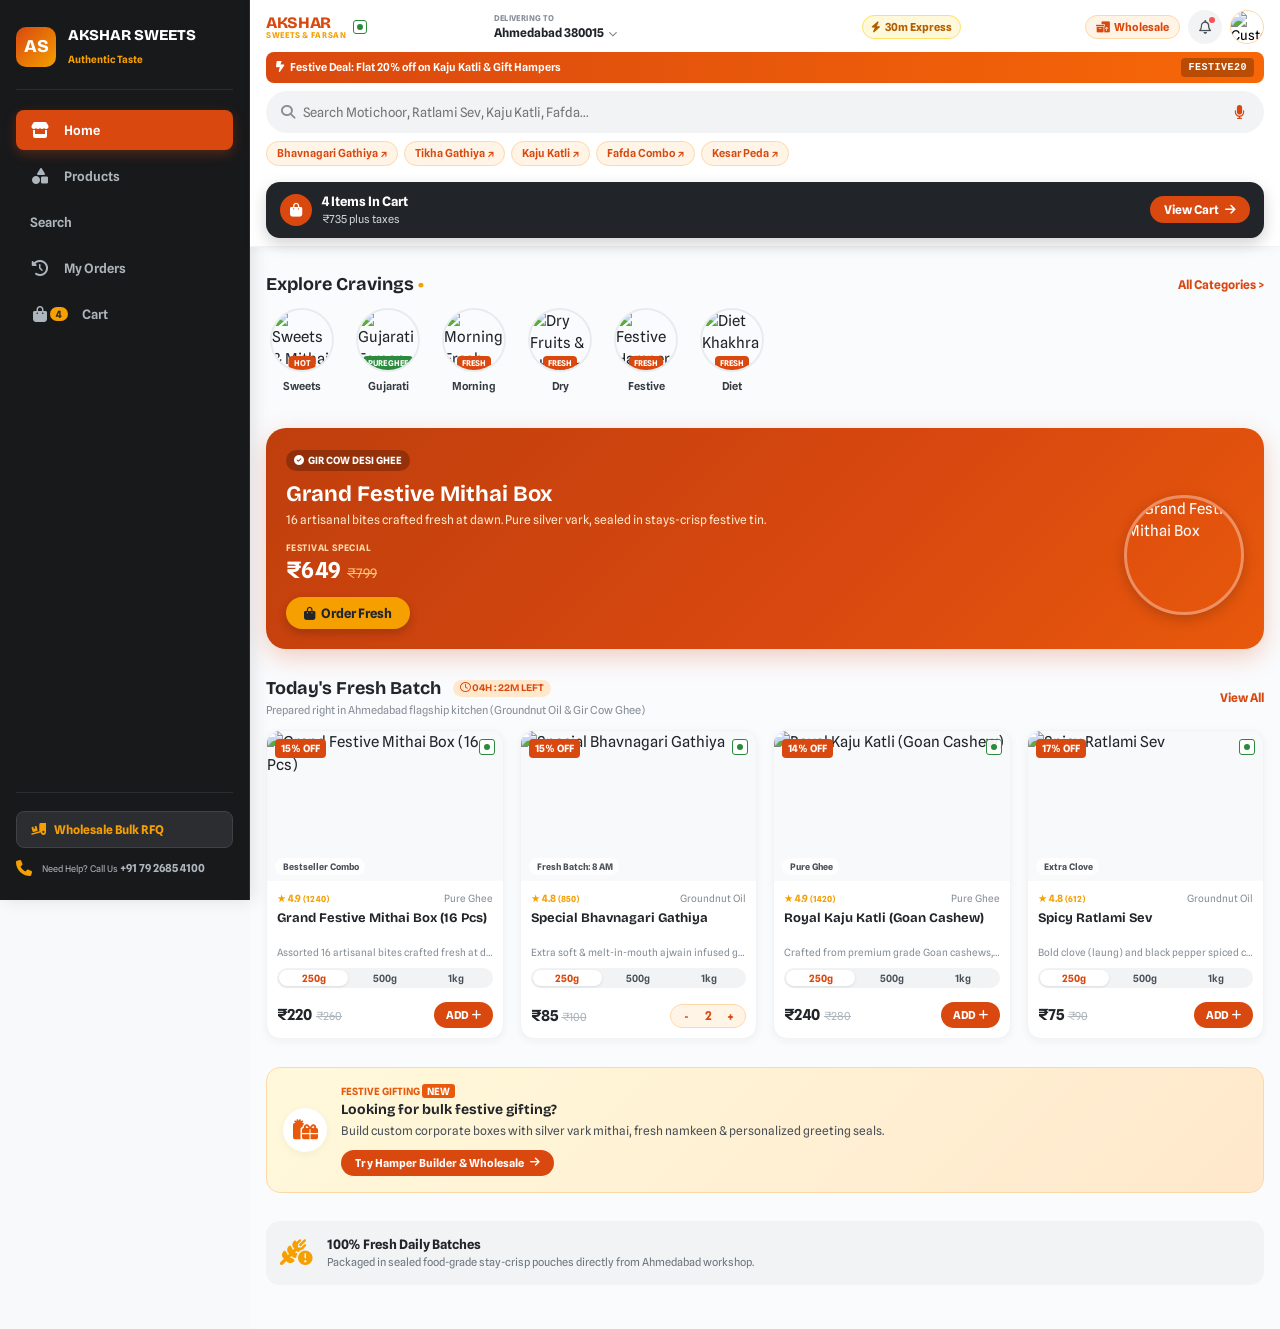
==== commit 92da583b: "Subtitle changed" ====
--- a/index.html
+++ b/index.html
@@ -32,7 +32,7 @@
         <div class="sidebar-logo-icon">AS</div>
         <div class="sidebar-brand-info">
           <span class="sidebar-brand-name">AKSHAR SWEETS</span>
-          <span class="sidebar-brand-sub">શુદ્ધ ઘી &bull; Authentic Taste</span>
+          <span class="sidebar-brand-sub">Authentic Taste</span>
         </div>
       </div>
 
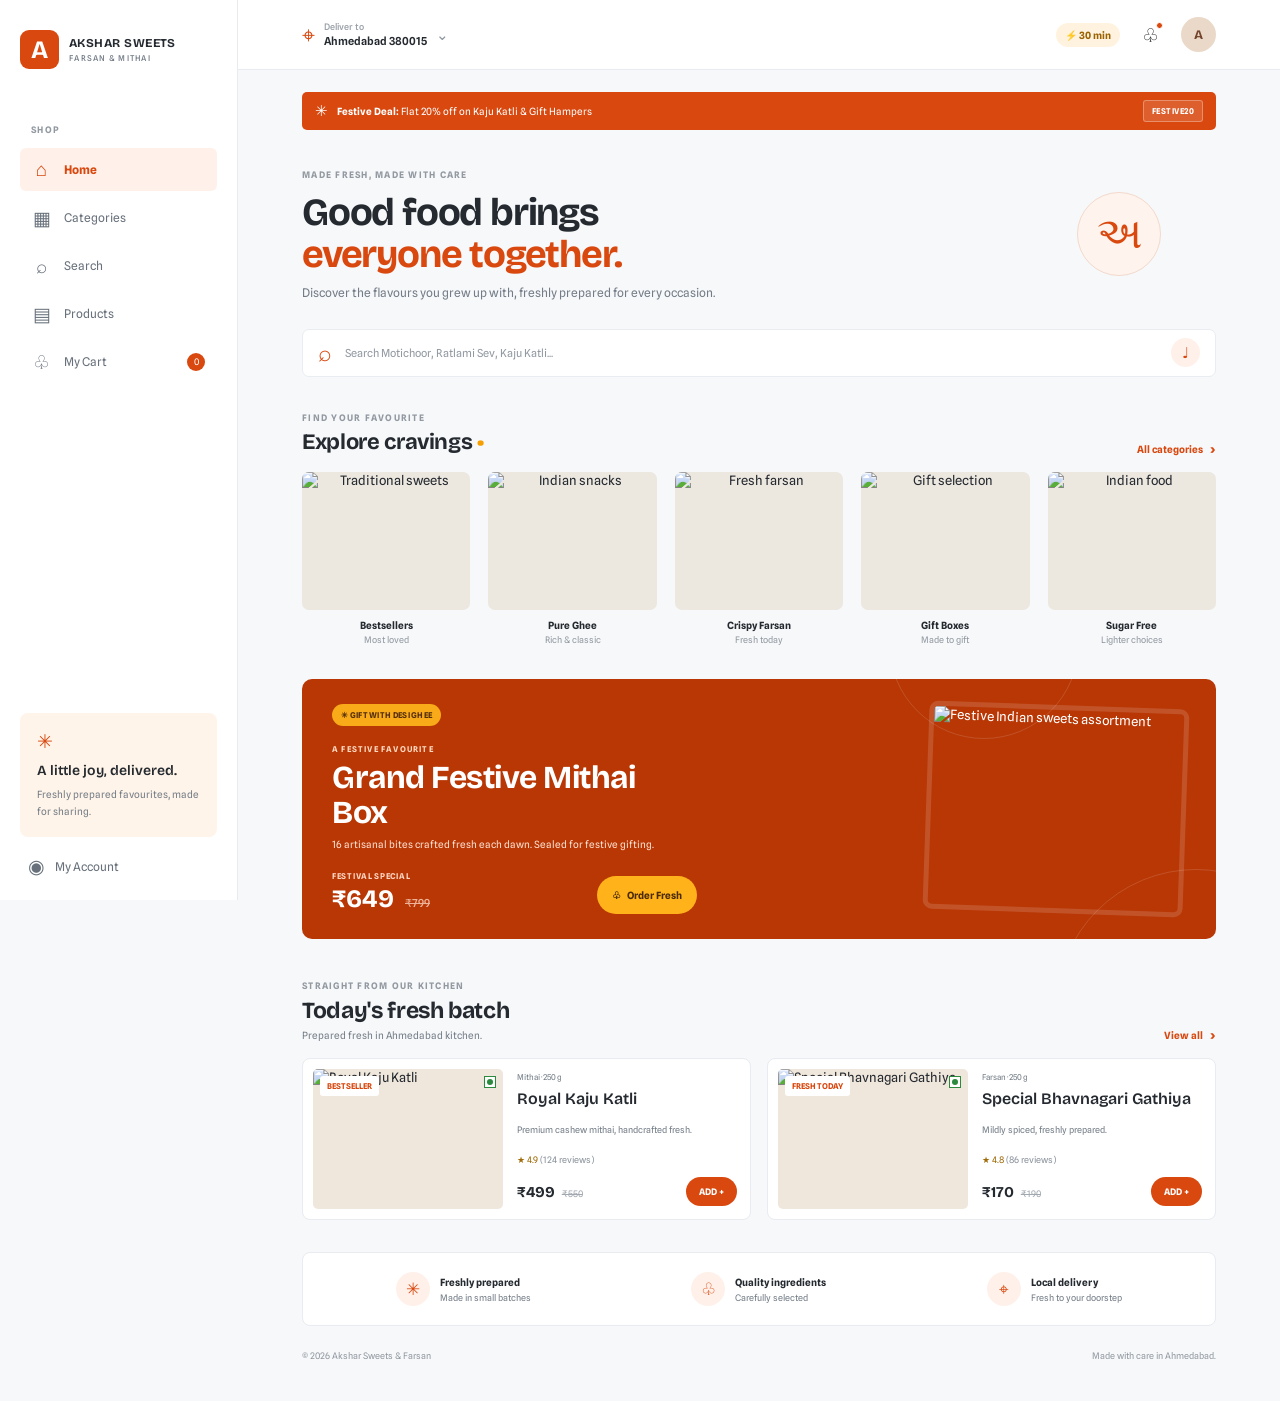
==== commit d2063117: "Updated UI" ====
--- a/index.html
+++ b/index.html
@@ -1,774 +1,164 @@
 <!DOCTYPE html>
 <html lang="en">
-
 <head>
   <meta charset="UTF-8">
-  <meta name="viewport" content="width=device-width, initial-scale=1.0, maximum-scale=1.0, user-scalable=no">
-  <title>Akshar Sweets & Farsan – Pure Desi Ghee & Fresh Namkeen</title>
-  <!-- Google Fonts: Bricolage Grotesque & Plus Jakarta Sans / Spline Sans -->
+  <meta name="viewport" content="width=device-width, initial-scale=1.0">
+  <meta name="theme-color" content="#f7f8fa">
+  <title>Akshar Sweets & Farsan</title>
   <link rel="preconnect" href="https://fonts.googleapis.com">
   <link rel="preconnect" href="https://fonts.gstatic.com" crossorigin>
-  <link
-    href="https://fonts.googleapis.com/css2?family=Bricolage+Grotesque:opsz,wght@12..96,500;600;700;800&family=Plus+Jakarta+Sans:wght@400;500;600;700;800&family=Spline+Sans:wght@400;500;600;700&display=swap"
-    rel="stylesheet">
-  <!-- FontAwesome Icons -->
-  <link rel="stylesheet" href="https://cdnjs.cloudflare.com/ajax/libs/font-awesome/6.4.2/css/all.min.css">
+  <link href="https://fonts.googleapis.com/css2?family=Bricolage+Grotesque:wght@400;500;600;700;800&family=Spline+Sans:wght@400;500;600;700&display=swap" rel="stylesheet">
   <link rel="stylesheet" href="style.css">
 </head>
+<body>
+  <div class="app-layout">
+    <aside class="sidebar">
+      <a href="#" class="brand">
+        <span class="brand-symbol">A</span>
+        <span class="brand-name">AKSHAR SWEETS<small>FARSAN & MITHAI</small></span>
+      </a>
+      <div class="sidebar-section">
+        <span class="sidebar-label">SHOP</span>
+        <nav class="sidebar-nav">
+          <a href="#" class="nav-item active"><span class="nav-icon">⌂</span>Home</a>
+          <a href="#" class="nav-item"><span class="nav-icon">▦</span>Categories</a>
+          <a href="#" class="nav-item"><span class="nav-icon">⌕</span>Search</a>
+          <a href="#" class="nav-item"><span class="nav-icon">▤</span>Products</a>
+          <a href="#" class="nav-item"><span class="nav-icon">♧</span>My Cart <span class="nav-count" id="sidebarCartCount">0</span></a>
+        </nav>
+      </div>
+      <div class="sidebar-bottom">
+        <div class="sidebar-promo">
+          <span class="promo-star">✳</span>
+          <strong>A little joy, delivered.</strong>
+          <p>Freshly prepared favourites, made for sharing.</p>
+        </div>
+        <a href="#" class="account-link"><span>◉</span> My Account</a>
+      </div>
+    </aside>
 
-<body class="app-body">
+    <main class="main-content">
+      <header class="topbar">
+        <a href="#" class="brand mobile-brand">
+          <span class="brand-symbol">A</span>
+          <span class="brand-name">AKSHAR SWEETS<small>FARSAN & MITHAI</small></span>
+        </a>
+        <div class="topbar-location">
+          <span class="location-pin">⌖</span>
+          <span><strong>Deliver to</strong><b>Ahmedabad 380015</b></span>
+          <span class="location-arrow">⌄</span>
+        </div>
+        <div class="topbar-spacer"></div>
+        <span class="delivery-time">⚡ 30 min</span>
+        <button class="topbar-icon notification-button" aria-label="Notifications">♧<i></i></button>
+        <button class="profile-button" aria-label="Profile">A</button>
+      </header>
 
-  <!-- ============================================================
-       APPLICATION ROOT WRAPPER
-       Mobile/Tablet: Fluid single long rectangle, bottom nav
-       Desktop/PC: Elegant sidebar + wide desktop-style layout
-       ============================================================ -->
-  <div id="app-root" class="app-root-layout">
+      <div class="home-container">
+        <div class="offer-strip">
+          <span class="offer-icon">✳</span>
+          <p><strong>Festive Deal:</strong> Flat 20% off on Kaju Katli & Gift Hampers</p>
+          <span class="offer-code">FESTIVE20</span>
+        </div>
 
-    <!-- DESKTOP SIDEBAR / MOBILE BOTTOM NAVIGATION -->
-    <nav id="app-nav-bar" class="app-navigation-bar" aria-label="Main Navigation">
-      <!-- Desktop Brand Header (Hidden on Mobile) -->
-      <div class="sidebar-brand-box">
-        <div class="sidebar-logo-icon">AS</div>
-        <div class="sidebar-brand-info">
-          <span class="sidebar-brand-name">AKSHAR SWEETS</span>
-          <span class="sidebar-brand-sub">Authentic Taste</span>
-        </div>
-      </div>
+        <section class="welcome-section">
+          <div>
+            <span class="section-kicker">MADE FRESH, MADE WITH CARE</span>
+            <h1>Good food brings<br><em>everyone together.</em></h1>
+            <p>Discover the flavours you grew up with, freshly prepared for every occasion.</p>
+          </div>
+          <div class="welcome-mark">અ</div>
+        </section>
 
-      <!-- Nav Items -->
-      <div class="nav-links-wrap">
-        <button type="button" class="nav-item active" data-tab="android-tab-home" id="nav-btn-home">
-          <i class="fa-solid fa-store"></i>
-          <span>Home</span>
-        </button>
-        <button type="button" class="nav-item" data-tab="android-tab-products" id="nav-btn-products">
-          <i class="fa-solid fa-shapes"></i>
-          <span>Products</span>
-        </button>
-        <button type="button" class="nav-item center-search" data-tab="android-tab-search" id="nav-btn-search">
-          <div class="nav-search-circle">
-            <i class="fa-solid fa-magnifying-glass"></i>
+        <form class="search-bar" id="homeSearch">
+          <span class="search-icon">⌕</span>
+          <input id="searchInput" type="search" placeholder="Search Motichoor, Ratlami Sev, Kaju Katli...">
+          <button type="button" class="voice-button" aria-label="Voice search">♩</button>
+        </form>
+
+        <section class="categories-section">
+          <div class="section-heading">
+            <div><span class="section-kicker">FIND YOUR FAVOURITE</span><h2>Explore cravings <span class="heading-dot">•</span></h2></div>
+            <a href="#" class="section-link">All categories <span>›</span></a>
           </div>
-          <span>Search</span>
-        </button>
-        <button type="button" class="nav-item" data-tab="android-tab-orders" id="nav-btn-orders">
-          <i class="fa-solid fa-clock-rotate-left"></i>
-          <span>My Orders</span>
-        </button>
-        <button type="button" class="nav-item cart-nav-btn" id="app-cart-trigger">
-          <div class="cart-icon-wrap">
-            <i class="fa-solid fa-bag-shopping"></i>
-            <span class="nav-cart-badge" id="android-cart-badge">0</span>
+          <div class="category-list">
+            <a href="#" class="category-item">
+              <span class="category-image category-sweets"><img src="https://images.unsplash.com/photo-1605197584541-2f0568f70950?auto=format&fit=crop&w=240&q=80" alt="Traditional sweets"></span>
+              <span class="category-title">Bestsellers</span>
+              <span class="category-subtitle">Most loved</span>
+            </a>
+            <a href="#" class="category-item">
+              <span class="category-image category-ghee"><img src="https://images.unsplash.com/photo-1601050690597-df0568f70950?auto=format&fit=crop&w=240&q=80" alt="Indian snacks"></span>
+              <span class="category-title">Pure Ghee</span>
+              <span class="category-subtitle">Rich & classic</span>
+            </a>
+            <a href="#" class="category-item">
+              <span class="category-image category-farsan"><img src="https://images.unsplash.com/photo-1603894584373-5ac82b2ae398?auto=format&fit=crop&w=240&q=80" alt="Fresh farsan"></span>
+              <span class="category-title">Crispy Farsan</span>
+              <span class="category-subtitle">Fresh today</span>
+            </a>
+            <a href="#" class="category-item">
+              <span class="category-image category-gifts"><img src="https://images.unsplash.com/photo-1578985545062-69928b1d9587?auto=format&fit=crop&w=240&q=80" alt="Gift selection"></span>
+              <span class="category-title">Gift Boxes</span>
+              <span class="category-subtitle">Made to gift</span>
+            </a>
+            <a href="#" class="category-item">
+              <span class="category-image category-sugar"><img src="https://images.unsplash.com/photo-1589302168068-964664d93dc0?auto=format&fit=crop&w=240&q=80" alt="Indian food"></span>
+              <span class="category-title">Sugar Free</span>
+              <span class="category-subtitle">Lighter choices</span>
+            </a>
           </div>
-          <span>Cart</span>
-        </button>
-      </div>
+        </section>
 
-      <!-- Desktop Sidebar Bottom Card (Hidden on Mobile) -->
-      <div class="sidebar-footer-card">
-        <button type="button" class="sidebar-wholesale-btn" id="sidebar-wholesale-trigger">
-          <i class="fa-solid fa-truck-ramp-box"></i>
-          <span>Wholesale Bulk RFQ</span>
-        </button>
-        <div class="sidebar-contact-info">
-          <i class="fa-solid fa-phone"></i>
-          <div>
-            <small>Need Help? Call Us</small>
-            <strong>+91 79 2685 4100</strong>
-          </div>
-        </div>
-      </div>
-    </nav>
-
-    <!-- MAIN INTERACTIVE APP CONTENT CANVAS -->
-    <div class="app-main-viewport" id="app-scroll-canvas">
-
-      <!-- TOPBAR OF APPLICATION (Fixed at top: 0) -->
-      <header id="app-fixed-topbar" class="app-fixed-topbar">
-        <div class="topbar-inner-container">
-          <div class="store-badge-row">
-            <!-- Brand Logo / Mark -->
-            <div class="store-logo-mark" id="topbar-brand-home">
-              <div class="logo-box">
-                <span class="logo-text">AKSHAR</span>
-                <span class="logo-sub">SWEETS &amp; FARSAN</span>
-              </div>
-              <span class="veg-dot-icon" title="100% Pure Vegetarian">
-                <span class="veg-green-circle"></span>
-              </span>
-            </div>
-
-            <!-- Delivery Location Indicator -->
-            <div class="store-location-selector" id="app-location-btn">
-              <div class="loc-label">DELIVERING TO</div>
-              <div class="loc-address">
-                <span id="android-current-address">Ahmedabad 380015</span>
-                <i class="fa-solid fa-chevron-down"></i>
-              </div>
-            </div>
-
-            <!-- 30m Express delivery tag -->
-            <div class="express-badge">
-              <i class="fa-solid fa-bolt"></i>
-              <span>30m Express</span>
-            </div>
-
-            <!-- Header Action Icons -->
-            <div class="android-header-actions">
-              <!-- Wholesale Quick Button (on tablets/desktop) -->
-              <button type="button" class="btn-top-wholesale" id="top-wholesale-btn" title="Wholesale Bulk Pricing">
-                <i class="fa-solid fa-boxes-packing"></i>
-                <span class="hide-mobile">Wholesale</span>
-              </button>
-              <button type="button" class="icon-round-btn" id="app-notif-btn" title="Offers & Alerts">
-                <i class="fa-regular fa-bell"></i>
-                <span class="notif-dot"></span>
-              </button>
-              <button type="button" class="avatar-round-btn" id="app-profile-btn" title="My Profile">
-                <img src="https://images.unsplash.com/photo-1534528741775-53994a69daeb?auto=format&fit=crop&w=120&q=80"
-                  alt="Customer Profile" class="user-avatar-img">
-              </button>
+        <section class="festival-banner">
+          <div class="festival-content">
+            <span class="festival-tag">✳ GIFT WITH DESI GHEE</span>
+            <span class="festival-label">A FESTIVE FAVOURITE</span>
+            <h2>Grand Festive Mithai Box</h2>
+            <p>16 artisanal bites crafted fresh each dawn. Sealed for festive gifting.</p>
+            <div class="festival-price">
+              <div><small>FESTIVAL SPECIAL</small><strong>₹649 <del>₹799</del></strong></div>
+              <button class="festival-button" id="festivalOrder">♧ &nbsp; Order Fresh</button>
             </div>
           </div>
+          <div class="festival-image">
+            <img src="https://images.unsplash.com/photo-1605197584541-2f0568f70950?auto=format&fit=crop&w=700&q=85" alt="Festive Indian sweets assortment">
+          </div>
+          <span class="festival-decoration decoration-one"></span>
+          <span class="festival-decoration decoration-two"></span>
+        </section>
 
-          <!-- Announcement Ribbon Banner -->
-          <div class="android-announcement-ribbon">
-            <div class="ribbon-content">
-              <div class="ribbon-text">
-                <i class="fa-solid fa-bolt-lightning"></i>
-                <span>Festive Deal: Flat 20% off on Kaju Katli &amp; Gift Hampers</span>
-              </div>
-              <span class="code-badge">FESTIVE20</span>
-            </div>
+        <section class="fresh-section">
+          <div class="section-heading fresh-heading">
+            <div><span class="section-kicker">STRAIGHT FROM OUR KITCHEN</span><h2>Today's fresh batch</h2><p>Prepared fresh in Ahmedabad kitchen.</p></div>
+            <a href="#" class="section-link">View all <span>›</span></a>
           </div>
+          <div class="fresh-grid" id="freshProducts"></div>
+        </section>
 
-          <!-- Quick Search Bar -->
-          <div class="android-search-box">
-            <i class="fa-solid fa-magnifying-glass search-lens"></i>
-            <input type="text" id="android-search-input"
-              placeholder="Search Motichoor, Ratlami Sev, Kaju Katli, Fafda..." autocomplete="off">
-            <button type="button" class="search-clear-btn hidden" id="android-search-clear"><i
-                class="fa-solid fa-xmark"></i></button>
-            <button type="button" class="search-mic-btn" id="android-search-mic"><i
-                class="fa-solid fa-microphone"></i></button>
-          </div>
+        <section class="promise-section">
+          <div class="promise-item"><span>✳</span><div><strong>Freshly prepared</strong><small>Made in small batches</small></div></div>
+          <div class="promise-item"><span>♧</span><div><strong>Quality ingredients</strong><small>Carefully selected</small></div></div>
+          <div class="promise-item"><span>⌖</span><div><strong>Local delivery</strong><small>Fresh to your doorstep</small></div></div>
+        </section>
 
-          <!-- Quick Search Suggested Tags (Contained horizontal wrap) -->
-          <div class="android-quick-tags" id="android-search-tags">
-            <span class="search-tag" data-query="Bhavnagari Gathiya">Bhavnagari Gathiya ↗</span>
-            <span class="search-tag" data-query="Tikha Gathiya">Tikha Gathiya ↗</span>
-            <span class="search-tag" data-query="Kaju Katli">Kaju Katli ↗</span>
-            <span class="search-tag" data-query="Fafda">Fafda Combo ↗</span>
-            <span class="search-tag" data-query="Kesar Peda">Kesar Peda ↗</span>
-          </div>
-        </div>
-
-        <!-- Sticky Floating Top Cart Strip (Active when cart has items) -->
-        <div class="android-floating-cart-bar hidden" id="android-floating-cart">
-          <div class="cart-bar-info">
-            <span class="cart-pill-icon"><i class="fa-solid fa-bag-shopping"></i></span>
-            <div>
-              <strong id="android-cart-pill-count">2 Items In Cart</strong>
-              <div class="cart-pill-sub" id="android-cart-pill-total">₹585 plus taxes</div>
-            </div>
-          </div>
-          <button type="button" class="cart-bar-view-btn" id="btn-open-cart-floating">
-            <span>View Cart</span>
-            <i class="fa-solid fa-arrow-right"></i>
-          </button>
-        </div>
-      </header>
-
-      <!-- SCROLLABLE TAB PAGES CONTAINER -->
-      <main class="app-tab-pages-wrapper">
-
-        <!-- TAB 1: HOME PAGE -->
-        <div class="android-tab-view active" id="android-tab-home">
-          <!-- "Explore Cravings" Section -->
-          <section class="android-section explore-cravings">
-            <div class="section-title-row">
-              <h3>Explore Cravings <span class="accent-dot">•</span></h3>
-              <button type="button" class="link-btn" id="android-see-all-cats">All Categories &gt;</button>
-            </div>
-            <div class="cravings-scroll-row" id="android-cravings-list">
-              <!-- Dynamically populated via JS -->
-            </div>
-          </section>
-
-          <!-- Hero Promo Card: Grand Festive Mithai Box -->
-          <section class="android-section hero-promo-section">
-            <div class="festive-hero-card" id="hero-promo-card">
-              <div class="hero-card-badge">
-                <i class="fa-solid fa-circle-check"></i> GIR COW DESI GHEE
-              </div>
-              <div class="hero-card-body">
-                <div class="hero-card-left">
-                  <h2 class="hero-title">Grand Festive Mithai Box</h2>
-                  <p class="hero-desc">16 artisanal bites crafted fresh at dawn. Pure silver vark, sealed in stays-crisp
-                    festive tin.</p>
-                  <div class="hero-price-tag">
-                    <span class="hero-special-lbl">FESTIVAL SPECIAL</span>
-                    <div class="hero-price-row">
-                      <span class="price-val">₹649</span>
-                      <span class="price-old">₹799</span>
-                    </div>
-                  </div>
-                  <button type="button" class="hero-cta-btn" id="btn-hero-order">
-                    <i class="fa-solid fa-bag-shopping"></i> Order Fresh
-                  </button>
-                </div>
-                <div class="hero-card-right">
-                  <img
-                    src="https://images.unsplash.com/photo-1599785209707-a456fc1337bb?auto=format&fit=crop&w=480&q=80"
-                    alt="Grand Festive Mithai Box" class="hero-product-img">
-                </div>
-              </div>
-            </div>
-          </section>
-
-          <!-- "Today's Fresh Batch" Section -->
-          <section class="android-section fresh-batch-section">
-            <div class="section-title-row">
-              <div>
-                <h3 class="flex-align">
-                  Today's Fresh Batch
-                  <span class="batch-timer-badge">
-                    <i class="fa-regular fa-clock"></i> <span id="android-countdown-timer">04H : 22M LEFT</span>
-                  </span>
-                </h3>
-                <p class="section-sub">Prepared right in Ahmedabad flagship kitchen (Groundnut Oil &amp; Gir Cow Ghee)
-                </p>
-              </div>
-              <button type="button" class="link-btn" id="android-view-all-fresh">View All</button>
-            </div>
-
-            <!-- Product Cards Grid -->
-            <div class="product-cards-grid" id="android-fresh-batch-grid">
-              <!-- Dynamically populated -->
-            </div>
-          </section>
-
-          <!-- Bulk Festive Gifting Hamper Banner -->
-          <section class="android-section bulk-gifting-banner">
-            <div class="hamper-promo-box">
-              <div class="hamper-icon-circle">
-                <i class="fa-solid fa-gifts"></i>
-              </div>
-              <div class="hamper-content">
-                <span class="hamper-badge">FESTIVE GIFTING <strong>NEW</strong></span>
-                <h4>Looking for bulk festive gifting?</h4>
-                <p>Build custom corporate boxes with silver vark mithai, fresh namkeen &amp; personalized greeting
-                  seals.</p>
-                <button type="button" class="hamper-action-btn" id="android-hamper-btn">
-                  <span>Try Hamper Builder &amp; Wholesale</span>
-                  <i class="fa-solid fa-arrow-right"></i>
-                </button>
-              </div>
-            </div>
-          </section>
-
-
-
-          <!-- 100% Fresh Daily Guarantee Strip -->
-          <section class="android-section footer-guarantee">
-            <div class="guarantee-box">
-              <i class="fa-solid fa-wheat-awn-circle-exclamation"></i>
-              <div>
-                <strong>100% Fresh Daily Batches</strong>
-                <p>Packaged in sealed food-grade stay-crisp pouches directly from Ahmedabad workshop.</p>
-              </div>
-            </div>
-          </section>
-        </div>
-
-        <!-- TAB 2: PRODUCTS CATALOGUE -->
-        <div class="android-tab-view hidden" id="android-tab-products">
-          <div class="catalog-header-bar">
-            <!-- Filter Pills -->
-            <div class="android-filter-bar">
-              <button type="button" class="filter-pill active" data-filter="all">All (<span
-                  id="android-product-count">35</span>)</button>
-              <button type="button" class="filter-pill" data-filter="in-stock">In Stock ⚡</button>
-              <button type="button" class="filter-pill" data-filter="under-250">Under ₹250</button>
-              <button type="button" class="filter-pill" data-filter="pure-ghee">Pure Ghee</button>
-              <button type="button" class="filter-pill" data-filter="wholesale">Wholesale Bulk 📦</button>
-            </div>
-
-            <!-- Category Sub-tabs -->
-            <div class="android-subcat-tabs" id="android-cat-filter-tabs">
-              <!-- Dynamically populated via JS -->
-            </div>
-          </div>
-
-          <!-- Product Listing Grid -->
-          <div class="product-cards-grid catalog-grid" id="android-catalogue-grid">
-            <!-- Dynamically populated with weight variant selectors (250g, 500g, 1kg) -->
-          </div>
-        </div>
-
-        <!-- TAB 3: SEARCH & DISCOVERY -->
-        <div class="android-tab-view hidden" id="android-tab-search">
-          <div class="search-view-container">
-            <div class="recent-searches-box">
-              <div class="section-title-row">
-                <h4><i class="fa-solid fa-clock-rotate-left"></i> Recent Searches</h4>
-                <button type="button" class="link-btn small" id="clear-recent-searches">CLEAR ALL</button>
-              </div>
-              <div class="recent-chips-wrap" id="recent-searches-list">
-                <span class="recent-tag" data-query="Kesar Peda 500g">Kesar Peda 500g</span>
-                <span class="recent-tag" data-query="Bhavnagari Gathiya">Bhavnagari Gathiya</span>
-                <span class="recent-tag" data-query="Sugar Free Anjeer Barfi">Sugar Free Anjeer Barfi</span>
-                <span class="recent-tag" data-query="Diwali Mithai Hamper">Diwali Mithai Hamper</span>
-              </div>
-            </div>
-
-            <div class="search-results-heading">
-              <span id="search-query-label">All Specialities</span>
-              <span class="results-count" id="search-results-count">Showing 35 items</span>
-            </div>
-            <div class="product-cards-grid" id="android-search-results-grid">
-              <!-- Search items injected here -->
-            </div>
-          </div>
-        </div>
-
-        <!-- TAB 4: MY ORDERS & TRACKING -->
-        <div class="android-tab-view hidden" id="android-tab-orders">
-          <div class="orders-view-container">
-            <div class="view-header-title">
-              <h3>My Orders &amp; Live Tracking</h3>
-              <p class="section-sub">Track active dispatches &amp; view tax receipts</p>
-            </div>
-
-            <!-- Active Order Card -->
-            <div id="android-active-order-card" class="active-order-tracking-card hidden">
-              <!-- Injected dynamically -->
-            </div>
-
-            <!-- Past Order History List -->
-            <div class="order-history-list" id="android-order-history-list">
-              <!-- Past orders with 1-click Reorder and Receipt buttons -->
-            </div>
-          </div>
-        </div>
-
-      </main>
-
-    </div>
+        <footer class="footer">
+          <span>© 2026 Akshar Sweets & Farsan</span>
+          <span>Made with care in Ahmedabad.</span>
+        </footer>
+      </div>
+    </main>
   </div>
 
-  <!-- ============================================================
-       MODALS & DRAWERS (Cart, Checkout, Live Tracking, Invoice, RFQ)
-       ============================================================ -->
+  <nav class="bottom-nav" aria-label="Main navigation">
+    <a href="#" class="bottom-item active"><span>⌂</span><small>Home</small></a>
+    <a href="#" class="bottom-item"><span>▦</span><small>Categories</small></a>
+    <a href="#" class="bottom-item"><span>⌕</span><small>Search</small></a>
+    <a href="#" class="bottom-item"><span>▤</span><small>Products</small></a>
+    <a href="#" class="bottom-item cart-nav-item"><span>♧<i id="bottomCartCount">0</i></span><small>Cart</small></a>
+  </nav>
 
-  <!-- 1. CART & CHECKOUT DRAWER -->
-  <div id="cart-drawer-modal" class="modal-backdrop hidden">
-    <div class="cart-drawer-panel">
-      <div class="drawer-header flex-between">
-        <div class="drawer-title-group">
-          <h3><i class="fa-solid fa-basket-shopping"></i> My Cart</h3>
-          <span class="purity-badge"><i class="fa-solid fa-certificate"></i> 100% Pure Ghee Guarantee</span>
-        </div>
-        <button type="button" class="drawer-close-btn" id="btn-close-cart">&times;</button>
-      </div>
-
-      <div class="drawer-body">
-        <!-- Delivery Address Bar -->
-        <div class="cart-address-box flex-between">
-          <div class="addr-icon"><i class="fa-solid fa-location-dot"></i></div>
-          <div class="addr-details">
-            <small>DELIVERING TO <strong id="cart-addr-label">HOME</strong></small>
-            <p id="cart-full-address">B-402, Shivalik Heights, Bodakdev, Ahmedabad, 380054 &bull; 30-min express</p>
-          </div>
-          <button type="button" class="addr-change-btn" id="btn-change-address">Change</button>
-        </div>
-
-        <!-- Free Delivery Progress Bar -->
-        <div class="free-delivery-tracker">
-          <div class="tracker-info flex-between">
-            <span id="free-delivery-text"><i class="fa-solid fa-truck"></i> Add ₹156 more for <strong>FREE Express
-                Delivery</strong></span>
-            <small id="free-delivery-calc">₹844 / ₹1,000</small>
-          </div>
-          <div class="progress-bar-rail">
-            <div class="progress-bar-fill" id="free-delivery-bar" style="width: 84%;"></div>
-          </div>
-        </div>
-
-        <!-- Delivery vs Pickup Option -->
-        <div class="fulfillment-selector">
-          <label class="fulfill-option active">
-            <input type="radio" name="fulfillment" value="delivery" checked>
-            <span><i class="fa-solid fa-motorcycle"></i> Express Delivery</span>
-          </label>
-          <label class="fulfill-option">
-            <input type="radio" name="fulfillment" value="pickup">
-            <span><i class="fa-solid fa-store"></i> Store Pickup</span>
-          </label>
-        </div>
-
-        <!-- Cart Items List -->
-        <div class="cart-items-heading">Sweet &amp; Farsan Selection <small>Made fresh this morning</small></div>
-        <div class="cart-items-container" id="cart-items-list">
-          <!-- Dynamically populated cart items -->
-        </div>
-
-        <!-- Frequently Bought Together Add-ons -->
-        <div class="addon-recommendations">
-          <div class="addon-title"><i class="fa-solid fa-thumbs-up"></i> Frequently Bought Together</div>
-          <div class="addon-chips-row" id="cart-addons-row">
-            <div class="addon-card" data-addon-name="Fried Chillies & Papaya Sambharo" data-addon-price="30">
-              <img src="https://images.unsplash.com/photo-1546833999-b9f581a1996d?auto=format&fit=crop&w=120&q=80"
-                alt="Sambharo">
-              <div class="addon-info">
-                <strong>Fried Chillies &amp; Sambharo</strong>
-                <span>100g spicy crunch &bull; ₹30</span>
-              </div>
-              <button type="button" class="addon-add-btn">+ Add</button>
-            </div>
-            <div class="addon-card" data-addon-name="Silver Foil Festive Gift Packaging" data-addon-price="49">
-              <img src="https://images.unsplash.com/photo-1513201099705-a9746e1e201f?auto=format&fit=crop&w=120&q=80"
-                alt="Packaging">
-              <div class="addon-info">
-                <strong>Silver Festive Wrapping</strong>
-                <span>Golden seal &bull; ₹49</span>
-              </div>
-              <button type="button" class="addon-add-btn">+ Add</button>
-            </div>
-          </div>
-        </div>
-
-        <!-- Offers & Coupon Code Section -->
-        <div class="coupon-section-box">
-          <div class="coupon-title"><i class="fa-solid fa-tag"></i> Offers &amp; Coupon Codes</div>
-          <div class="coupon-input-group">
-            <input type="text" id="coupon-input" placeholder="Enter coupon (e.g. FESTIVE20)" uppercase>
-            <button type="button" id="btn-apply-coupon">Apply</button>
-          </div>
-          <div id="coupon-applied-message" class="coupon-applied-pill hidden">
-            <span><i class="fa-solid fa-circle-check"></i> <strong id="applied-coupon-code">FESTIVE20</strong> applied:
-              Extra ₹<span id="coupon-discount-amt">180</span> off</span>
-            <button type="button" id="btn-remove-coupon">&times;</button>
-          </div>
-        </div>
-
-        <!-- Delivery Instructions Preference -->
-        <div class="delivery-instructions-box">
-          <label><i class="fa-regular fa-comment-dots"></i> Delivery Preference</label>
-          <div class="instruction-pills">
-            <button type="button" class="inst-pill" data-val="Leave with guard">Leave with guard</button>
-            <button type="button" class="inst-pill active" data-val="Avoid doorbell">Avoid doorbell</button>
-            <button type="button" class="inst-pill" data-val="Hand over to me">Hand over to me</button>
-            <button type="button" class="inst-pill" data-val="Call before arrival">Call before arrival</button>
-          </div>
-        </div>
-
-        <!-- Bill Summary -->
-        <div class="bill-summary-card">
-          <h4>Bill Summary <small>Inclusive of all taxes</small></h4>
-          <div class="bill-row">
-            <span>Items Total (MRP)</span>
-            <span id="bill-mrp">₹939</span>
-          </div>
-          <div class="bill-row discount">
-            <span>Product Discount</span>
-            <span id="bill-discount">-₹95</span>
-          </div>
-          <div class="bill-row discount" id="bill-coupon-row">
-            <span>Coupon Discount (<span id="bill-coupon-name">FESTIVE20</span>)</span>
-            <span id="bill-coupon-amt">-₹180</span>
-          </div>
-          <div class="bill-row">
-            <span>Delivery Partner Fee</span>
-            <span id="bill-delivery-fee">FREE</span>
-          </div>
-          <div class="bill-row">
-            <span>Stay-Crisp Food Grade Packaging</span>
-            <span>₹15</span>
-          </div>
-          <div class="bill-divider"></div>
-          <div class="bill-row total">
-            <strong>Grand Total</strong>
-            <strong class="total-amt" id="bill-grand-total">₹719</strong>
-          </div>
-          <div class="savings-banner" id="bill-savings-banner">
-            <i class="fa-solid fa-sparkles"></i> Yay! You saved <strong id="bill-saved-amount">₹275</strong> on this
-            order
-          </div>
-        </div>
-
-        <div class="trust-badges-strip">
-          <div><i class="fa-solid fa-award"></i> 100% Desi Ghee</div>
-          <div><i class="fa-solid fa-shield-halved"></i> Tamper-evident Seal</div>
-          <div><i class="fa-solid fa-face-smile"></i> Taste Guaranteed</div>
-        </div>
-      </div>
-
-      <!-- Drawer Sticky Checkout Footer -->
-      <div class="drawer-footer flex-between">
-        <div class="footer-total-box">
-          <strong class="grand-price" id="drawer-total-price">₹719</strong>
-          <small class="view-bill-link">Inclusive of GST</small>
-        </div>
-        <button type="button" class="btn-checkout-primary" id="btn-proceed-checkout">
-          <span>Proceed to Pay</span>
-          <i class="fa-solid fa-arrow-right"></i>
-        </button>
-      </div>
-    </div>
-  </div>
-
-  <!-- 2. SIMULATED OTP & PAYMENT MODAL -->
-  <div id="checkout-otp-modal" class="modal-backdrop hidden">
-    <div class="modal-dialog checkout-modal-card">
-      <div class="modal-header flex-between">
-        <div class="flex-align gap-2">
-          <div class="demo-shield-icon"><i class="fa-solid fa-shield-cat"></i></div>
-          <div>
-            <h4>Verify &amp; Confirm Order</h4>
-            <span class="badge-tag">Secure Checkout</span>
-          </div>
-        </div>
-        <button type="button" class="modal-close-btn" id="close-checkout-modal">&times;</button>
-      </div>
-      <div class="modal-body">
-        <div class="demo-notice-alert">
-          <i class="fa-solid fa-circle-info"></i>
-          <span>Simulated OTP verification for demo. Auto-fill is enabled.</span>
-        </div>
-
-        <div class="form-group mb-3">
-          <label>Mobile Number for Order &amp; Delivery Updates</label>
-          <div class="phone-input-group">
-            <span class="country-prefix">+91</span>
-            <input type="text" id="checkout-phone-input" value="98250 84721" class="form-control">
-          </div>
-        </div>
-
-        <div class="otp-box-wrap">
-          <div class="flex-between">
-            <label style="font-size:12px; font-weight:700;">Enter OTP</label>
-            <button type="button" class="autofill-otp-btn" id="btn-autofill-otp">Auto-Fill OTP (4829)</button>
-          </div>
-          <div class="otp-inputs-row">
-            <input type="text" maxlength="1" class="otp-digit" value="4">
-            <input type="text" maxlength="1" class="otp-digit" value="8">
-            <input type="text" maxlength="1" class="otp-digit" value="2">
-            <input type="text" maxlength="1" class="otp-digit" value="9">
-          </div>
-        </div>
-
-        <!-- Payment Method Selection -->
-        <div class="payment-method-selector mb-3">
-          <label class="section-sub-label">Select Payment Method</label>
-          <div class="pay-options-list">
-            <label class="pay-radio active">
-              <input type="radio" name="pay-method" value="UPI" checked>
-              <span><i class="fa-brands fa-google-pay"></i> Instant UPI (GPay / PhonePe / Paytm)</span>
-            </label>
-            <label class="pay-radio">
-              <input type="radio" name="pay-method" value="COD">
-              <span><i class="fa-solid fa-money-bill-wave"></i> Cash on Delivery (COD)</span>
-            </label>
-            <label class="pay-radio">
-              <input type="radio" name="pay-method" value="Card">
-              <span><i class="fa-solid fa-credit-card"></i> Debit / Credit Card</span>
-            </label>
-            <label class="pay-radio">
-              <input type="radio" name="pay-method" value="Wholesale 15-Day Credit">
-              <span><i class="fa-solid fa-file-invoice-dollar"></i> Wholesale 15-Day Net Credit</span>
-            </label>
-          </div>
-        </div>
-
-        <div class="checkout-order-preview">
-          <div class="flex-between">
-            <span>Final Payable Amount:</span>
-            <strong class="payable-val" id="checkout-payable-val">₹719</strong>
-          </div>
-        </div>
-      </div>
-
-      <div class="modal-footer">
-        <button type="button" class="btn-primary-block" id="btn-confirm-place-order">
-          <i class="fa-solid fa-lock"></i> Authorize &amp; Place Order
-        </button>
-      </div>
-    </div>
-  </div>
-
-  <!-- 3. REAL-TIME ORDER TRACKING MODAL -->
-  <div id="order-tracking-modal" class="modal-backdrop hidden">
-    <div class="modal-dialog tracking-modal-card">
-      <div class="modal-header flex-between">
-        <div>
-          <h4><i class="fa-solid fa-route"></i> Live Order Tracking</h4>
-          <span class="tracking-order-id" id="track-modal-order-id">Order #AKS-2026-107</span>
-        </div>
-        <button type="button" class="modal-close-btn" id="close-tracking-modal">&times;</button>
-      </div>
-
-      <div class="modal-body">
-        <!-- Live status banner -->
-        <div class="tracking-status-banner" id="track-banner-color">
-          <div class="status-main-label">
-            <small>CURRENT STATUS</small>
-            <h3 id="track-status-heading">Preparing Fresh Batch</h3>
-          </div>
-          <div class="eta-pill">
-            <i class="fa-solid fa-clock"></i>
-            <span id="track-eta-text">Est. Delivery in 25 mins</span>
-          </div>
-        </div>
-
-        <!-- 5-Step Order Lifecycle Stepper -->
-        <div class="lifecycle-stepper">
-          <div class="step-point" id="step-node-placed">
-            <div class="step-circle"><i class="fa-solid fa-check"></i></div>
-            <div class="step-label">Order Placed</div>
-            <small class="step-time" id="time-node-placed">Just now</small>
-          </div>
-          <div class="step-line" id="line-1"></div>
-          <div class="step-point" id="step-node-accepted">
-            <div class="step-circle"><i class="fa-solid fa-check"></i></div>
-            <div class="step-label">Accepted</div>
-            <small class="step-time" id="time-node-accepted">Bodakdev Store</small>
-          </div>
-          <div class="step-line" id="line-2"></div>
-          <div class="step-point" id="step-node-preparing">
-            <div class="step-circle"><i class="fa-solid fa-fire-burner"></i></div>
-            <div class="step-label">Preparing</div>
-            <small class="step-time" id="time-node-preparing">Kitchen Cooking</small>
-          </div>
-          <div class="step-line" id="line-3"></div>
-          <div class="step-point" id="step-node-dispatch">
-            <div class="step-circle"><i class="fa-solid fa-motorcycle"></i></div>
-            <div class="step-label">Out for Delivery</div>
-            <small class="step-time" id="time-node-dispatch">Delivery Partner</small>
-          </div>
-          <div class="step-line" id="line-4"></div>
-          <div class="step-point" id="step-node-completed">
-            <div class="step-circle"><i class="fa-solid fa-box-open"></i></div>
-            <div class="step-label">Completed</div>
-            <small class="step-time" id="time-node-completed">Delivered</small>
-          </div>
-        </div>
-
-        <!-- Order Items Summary in Tracking -->
-        <div class="tracking-items-box">
-          <h5>Order Items (<span id="track-items-count">3</span> items)</h5>
-          <div class="tracking-items-list" id="track-items-container">
-            <!-- Injected via JS -->
-          </div>
-        </div>
-
-        <div class="tracking-delivery-dest">
-          <i class="fa-solid fa-location-pin"></i>
-          <div>
-            <strong>Delivery Address</strong>
-            <p id="track-destination-addr">B-402, Shivalik Heights, Bodakdev, Ahmedabad 380054</p>
-          </div>
-        </div>
-      </div>
-
-      <div class="modal-footer flex-between">
-        <button type="button" class="btn-flow-action secondary" id="btn-track-view-bill">
-          <i class="fa-solid fa-file-invoice"></i> View Tax Invoice / Receipt
-        </button>
-        <button type="button" class="btn-primary-sm" id="btn-track-done">Close</button>
-      </div>
-    </div>
-  </div>
-
-  <!-- 4. WHOLESALE & RFQ MODAL -->
-  <div id="wholesale-rfq-modal" class="modal-backdrop hidden">
-    <div class="modal-dialog wholesale-modal-card">
-      <div class="modal-header flex-between">
-        <div>
-          <h4><i class="fa-solid fa-truck-ramp-box"></i> Wholesale Bulk Inquiries (B2B)</h4>
-          <span class="badge-tag">Catering &amp; Banquets</span>
-        </div>
-        <button type="button" class="modal-close-btn" id="close-wholesale-modal">&times;</button>
-      </div>
-
-      <div class="modal-body">
-        <form id="form-submit-rfq">
-          <div class="form-row flex-gap mb-3">
-            <div class="form-group flex-1">
-              <label>Business / Caterer Name *</label>
-              <input type="text" class="form-control" id="rfq-company" value="Swagat Caterers &amp; Events" required>
-            </div>
-            <div class="form-group flex-1">
-              <label>Contact Phone *</label>
-              <input type="text" class="form-control" id="rfq-contact" value="+91 98251 33445" required>
-            </div>
-          </div>
-
-          <div class="form-row flex-gap mb-3">
-            <div class="form-group flex-1">
-              <label>Bulk Item Required *</label>
-              <select class="form-control" id="rfq-product">
-                <option value="Special Bhavnagari Gathiya">Special Bhavnagari Gathiya (Bulk 10kg tins)</option>
-                <option value="Royal Kaju Katli (Goan Cashew)">Royal Kaju Katli (Bulk 5kg tins)</option>
-                <option value="Spicy Ratlami Sev">Spicy Ratlami Sev (Bulk 15kg cartons)</option>
-                <option value="Mohanthal Desi Ghee">Mohanthal Desi Ghee (Bulk 10kg)</option>
-                <option value="Grand Festive Mithai Box (16 Pcs)">Grand Festive Mithai Box (Bulk)</option>
-              </select>
-            </div>
-            <div class="form-group flex-1">
-              <label>Quantity (kg / boxes) *</label>
-              <input type="number" class="form-control" id="rfq-qty" value="50" min="5" required>
-            </div>
-          </div>
-
-          <div class="form-row flex-gap mb-3">
-            <div class="form-group flex-1">
-              <label>Delivery / Event Date *</label>
-              <input type="date" class="form-control" id="rfq-date" value="2026-11-20" required>
-            </div>
-            <div class="form-group flex-1">
-              <label>Delivery Location (Ahmedabad / Gujarat)</label>
-              <input type="text" class="form-control" id="rfq-location" value="Rajpath Club Banquets, SG Highway">
-            </div>
-          </div>
-
-          <div class="form-group mb-3">
-            <label>Special Instructions / Custom Packaging</label>
-            <textarea class="form-control" id="rfq-notes" rows="2"
-              placeholder="Custom silver vark sealing, specific oil preferences, wedding sticker logo..."></textarea>
-          </div>
-
-          <button type="submit" class="btn-primary-block">
-            <i class="fa-solid fa-paper-plane"></i> Submit Quotation Request
-          </button>
-        </form>
-      </div>
-    </div>
-  </div>
-
-  <!-- 5. GST TAX INVOICE & RECEIPT MODAL -->
-  <div id="invoice-modal" class="modal-backdrop hidden">
-    <div class="modal-dialog invoice-modal-card">
-      <div class="modal-header flex-between no-print">
-        <h4><i class="fa-solid fa-file-invoice"></i> Tax Invoice &amp; Kitchen Slip</h4>
-        <div class="flex-align gap-2">
-          <button type="button" class="btn-secondary-sm" id="btn-print-invoice"><i class="fa-solid fa-print"></i> Print
-            Receipt</button>
-          <button type="button" class="modal-close-btn" id="close-invoice-modal">&times;</button>
-        </div>
-      </div>
-      <div class="modal-body invoice-printable-area" id="invoice-content-area">
-        <!-- Rendered dynamically via JS -->
-      </div>
-    </div>
-  </div>
-
-  <!-- Toast Notification Popups -->
-  <div id="toast-container" class="toast-container"></div>
-
-  <!-- Main JavaScript File -->
+  <div class="toast" id="toast"></div>
   <script src="script.js"></script>
 </body>
-
 </html>
--- a/style.css
+++ b/style.css
@@ -1,2458 +1,239 @@
-/* ============================================================
-   AKSHAR SWEETS & FARSAN - ADAPTIVE RESPONSIVE STYLES
-   - Mobile & Tablet: Fluid single long rectangle, bottom nav
-   - Desktop / PC: Sidebar navigation + Desktop-style wide layouts
-   - Topbar: Fixed at top: 0
-   - No horizontal left-right scrolling (overflow-x: hidden)
-   - Neo-Bazaar Colors:
-     Primary:   #D9480F (Rich Saffron / Warm Terracotta)
-     Secondary: #F59F00 (Marigold Gold / Golden Yellow)
-     Veg Green: #2B8A3E (Pure Indian Veg Green)
-     Dark:      #212529 (Charcoal Black)
-     Bg:        #F8F9FA, #FFFFFF
-   ============================================================ */
+:root {
+  --primary: #d9480f;
+  --primary-dark: #b93808;
+  --secondary: #f59f00;
+  --tertiary: #2b8a3e;
+  --neutral: #212529;
+  --background: #f7f8fa;
+  --surface: #ffffff;
+  --surface-soft: #f0f2f5;
+  --text: #252a30;
+  --muted: #747d87;
+  --border: #e8ebef;
+  --heading: "Bricolage Grotesque", sans-serif;
+  --body: "Spline Sans", sans-serif;
+}
+* { box-sizing: border-box; }
+html { scroll-behavior: smooth; }
+body { margin: 0; background: var(--background); color: var(--text); font-family: var(--body); font-size: 13px; -webkit-font-smoothing: antialiased; }
+button, input { font: inherit; }
+button, a { -webkit-tap-highlight-color: transparent; }
+a { color: inherit; text-decoration: none; }
+button { cursor: pointer; }
+.app-layout { min-height: 100vh; }
+.sidebar { width: 238px; position: fixed; inset: 0 auto 0 0; z-index: 20; display: flex; flex-direction: column; padding: 30px 20px 20px; background: var(--surface); border-right: 1px solid var(--border); }
+.brand { display: flex; align-items: center; gap: 10px; width: fit-content; }
+.brand-symbol { width: 39px; height: 39px; display: grid; place-items: center; border-radius: 9px; background: var(--primary); color: white; font: 700 25px var(--heading); }
+.brand-name { display: flex; flex-direction: column; gap: 3px; font: 700 12px var(--heading); letter-spacing: .45px; }
+.brand-name small { color: var(--muted); font: 500 8px var(--body); letter-spacing: 1.25px; }
+.sidebar-section { margin-top: 55px; }
+.sidebar-label, .section-kicker { color: #9299a1; font-size: 9px; font-weight: 700; letter-spacing: 1.25px; }
+.sidebar-label { display: block; margin: 0 0 13px 11px; }
+.sidebar-nav { display: grid; gap: 5px; }
+.nav-item { min-height: 43px; display: flex; align-items: center; gap: 13px; padding: 0 12px; border-radius: 6px; color: #68717b; font-size: 12px; transition: background .18s, color .18s; }
+.nav-item:hover { background: #fff3ed; color: var(--primary); }
+.nav-item.active { background: #fff0e9; color: var(--primary); font-weight: 700; }
+.nav-icon { width: 19px; text-align: center; font-size: 19px; }
+.nav-count { min-width: 18px; height: 18px; display: grid; place-items: center; margin-left: auto; border-radius: 50%; background: var(--primary); color: white; font-size: 9px; }
+.sidebar-bottom { margin-top: auto; }
+.sidebar-promo { padding: 17px; border-radius: 8px; background: #fff4e9; }
+.promo-star { display: block; margin-bottom: 10px; color: var(--primary); font-size: 19px; }
+.sidebar-promo strong { font: 600 14px var(--heading); }
+.sidebar-promo p { margin: 7px 0 0; color: var(--muted); font-size: 10px; line-height: 1.7; }
+.account-link { display: flex; align-items: center; gap: 10px; padding: 18px 8px 3px; color: #68717b; font-size: 12px; }
+.account-link span { font-size: 19px; }
+.main-content { min-height: 100vh; margin-left: 238px; }
+.topbar { height: 70px; position: sticky; top: 0; z-index: 15; display: flex; align-items: center; gap: 13px; padding: 0 clamp(28px, 5vw, 75px); background: rgba(255,255,255,.96); border-bottom: 1px solid var(--border); backdrop-filter: blur(12px); }
+.mobile-brand { display: none; }
+.topbar-location { display: flex; align-items: center; gap: 9px; }
+.location-pin { color: var(--primary); font-size: 23px; }
+.topbar-location > span:nth-child(2) { display: grid; gap: 2px; }
+.topbar-location strong { color: #9aa1a9; font-size: 9px; font-weight: 500; }
+.topbar-location b { font-size: 11px; font-weight: 600; }
+.location-arrow { color: #8c949c; font-size: 15px; }
+.topbar-spacer { flex: 1; }
+.delivery-time { padding: 6px 9px; border-radius: 20px; background: #fff3df; color: #9a6200; font-size: 10px; font-weight: 700; }
+.topbar-icon, .profile-button { width: 35px; height: 35px; position: relative; display: grid; place-items: center; border: 0; border-radius: 50%; background: transparent; color: var(--neutral); font-size: 19px; }
+.notification-button i { width: 7px; height: 7px; position: absolute; top: 5px; right: 5px; border: 1px solid white; border-radius: 50%; background: var(--primary); }
+.profile-button { background: #ead9c8; color: #75452f; font: 700 13px var(--heading); }
+.home-container { width: min(100%, 1230px); margin: 0 auto; padding: 22px clamp(28px, 5vw, 75px) 30px; }
+.offer-strip { min-height: 38px; display: flex; align-items: center; gap: 9px; padding: 0 13px; border-radius: 5px; background: var(--primary); color: white; }
+.offer-icon { font-size: 15px; }
+.offer-strip p { flex: 1; margin: 0; font-size: 10px; }
+.offer-strip p strong { font-weight: 700; }
+.offer-code { padding: 5px 8px; border: 1px solid #ffffff4d; border-radius: 3px; background: #ffffff20; font-size: 8px; font-weight: 700; letter-spacing: .5px; }
+.welcome-section { display: flex; align-items: center; justify-content: space-between; padding: 35px 0 25px; }
+.welcome-section h1 { margin: 10px 0 8px; font: 700 clamp(30px, 3vw, 42px)/1.1 var(--heading); letter-spacing: -1.2px; }
+.welcome-section h1 em { color: var(--primary); font-style: normal; }
+.welcome-section p { max-width: 430px; margin: 0; color: var(--muted); font-size: 12px; line-height: 1.7; }
+.welcome-mark { width: 84px; height: 84px; display: grid; place-items: center; margin-right: 6%; border: 1px solid #f2d9cc; border-radius: 50%; background: #fff4ed; color: var(--primary); font: 500 43px var(--heading); }
+.search-bar { height: 48px; display: flex; align-items: center; gap: 11px; padding: 0 15px; border: 1px solid #e9edf1; border-radius: 7px; background: var(--surface); transition: border-color .2s, box-shadow .2s; }
+.search-bar:focus-within { border-color: #e7a58b; box-shadow: 0 0 0 3px #d9480f12; }
+.search-icon { color: var(--primary); font-size: 23px; line-height: 1; }
+.search-bar input { flex: 1; min-width: 0; border: 0; outline: 0; background: transparent; color: var(--text); font-size: 11px; }
+.search-bar input::placeholder { color: #9299a1; }
+.voice-button { width: 29px; height: 29px; border: 0; border-radius: 50%; background: #fff1e9; color: var(--primary); font-size: 15px; }
+.categories-section, .fresh-section { padding-top: 31px; }
+.section-heading { display: flex; align-items: end; justify-content: space-between; gap: 15px; margin-bottom: 17px; }
+.section-heading h2 { margin: 5px 0 0; font: 700 22px var(--heading); letter-spacing: -.35px; }
+.heading-dot { color: var(--secondary); }
+.section-link { display: inline-flex; align-items: center; gap: 6px; color: var(--primary); font-size: 10px; font-weight: 700; white-space: nowrap; }
+.section-link span { font-size: 18px; line-height: 10px; }
+.category-list { display: grid; grid-template-columns: repeat(5, minmax(0, 1fr)); gap: 18px; }
+.category-item { min-width: 0; display: flex; flex-direction: column; align-items: center; text-align: center; }
+.category-image { width: 100%; aspect-ratio: 1 / .82; display: block; overflow: hidden; border-radius: 7px; background: #ece7df; }
+.category-image img { width: 100%; height: 100%; display: block; object-fit: cover; transition: transform .3s; }
+.category-item:hover .category-image img { transform: scale(1.05); }
+.category-title { margin-top: 9px; font-size: 10px; font-weight: 700; }
+.category-subtitle { margin-top: 3px; color: #9299a1; font-size: 9px; }
+.festival-banner { min-height: 230px; position: relative; display: grid; grid-template-columns: 1.1fr .9fr; align-items: center; gap: 20px; overflow: hidden; margin-top: 34px; padding: 25px 30px; border-radius: 10px; background: #b83705; color: white; }
+.festival-content { position: relative; z-index: 2; }
+.festival-tag { display: inline-flex; padding: 6px 9px; border-radius: 20px; background: #f8aa18; color: #57300b; font-size: 8px; font-weight: 700; letter-spacing: .3px; }
+.festival-label { display: block; margin-top: 18px; color: #ffd8bf; font-size: 8px; font-weight: 700; letter-spacing: 1.2px; }
+.festival-banner h2 { max-width: 340px; margin: 6px 0; font: 700 clamp(23px, 2.6vw, 32px)/1.1 var(--heading); letter-spacing: -.5px; }
+.festival-banner p { max-width: 340px; margin: 0; color: #ffe2d2; font-size: 10px; line-height: 1.6; }
+.festival-price { display: flex; align-items: end; justify-content: space-between; gap: 15px; max-width: 365px; margin-top: 19px; }
+.festival-price > div { display: grid; gap: 3px; }
+.festival-price small { color: #ffd5c1; font-size: 8px; font-weight: 700; letter-spacing: .7px; }
+.festival-price strong { font: 700 25px var(--heading); }
+.festival-price del { margin-left: 5px; color: #edb49b; font: 500 11px var(--body); }
+.festival-button { min-height: 38px; padding: 0 15px; border: 0; border-radius: 22px; background: #ffb21a; color: #4a2a05; font-size: 10px; font-weight: 700; }
+.festival-image { width: min(100%, 260px); aspect-ratio: 1 / .8; justify-self: end; overflow: hidden; border: 5px solid #ffffff24; border-radius: 9px; transform: rotate(2deg); }
+.festival-image img { width: 100%; height: 100%; display: block; object-fit: cover; }
+.festival-decoration { width: 190px; height: 190px; position: absolute; right: 15%; top: -130px; border: 1px solid #ffffff22; border-radius: 50%; }
+.decoration-two { width: 280px; height: 280px; right: -120px; top: auto; bottom: -210px; }
+.fresh-section { padding-top: 37px; }
+.fresh-heading { margin-bottom: 17px; }
+.fresh-heading h2 { font-size: 23px; }
+.fresh-heading p { margin: 5px 0 0; color: var(--muted); font-size: 10px; }
+.fresh-grid { display: grid; grid-template-columns: repeat(2, minmax(0, 1fr)); gap: 16px; }
+.product-card { min-width: 0; display: grid; grid-template-columns: minmax(110px, .85fr) 1fr; gap: 14px; padding: 10px; border: 1px solid var(--border); border-radius: 8px; background: var(--surface); transition: border-color .2s, transform .2s; }
+.product-card:hover { border-color: #edc4b3; transform: translateY(-2px); }
+.product-image { min-height: 135px; position: relative; overflow: hidden; border-radius: 5px; background: #f0e7dc; }
+.product-image img { width: 100%; height: 100%; position: absolute; inset: 0; display: block; object-fit: cover; }
+.product-badge { position: absolute; top: 7px; left: 7px; z-index: 1; padding: 5px 7px; border-radius: 3px; background: #fff; color: var(--primary); font-size: 8px; font-weight: 700; }
+.veg-mark { width: 12px; height: 12px; position: absolute; top: 7px; right: 7px; z-index: 1; display: grid; place-items: center; border: 1px solid var(--tertiary); background: white; }
+.veg-mark::after { width: 6px; height: 6px; content: ""; border-radius: 50%; background: var(--tertiary); }
+.product-details { min-width: 0; display: flex; flex-direction: column; justify-content: center; padding: 3px 3px 3px 0; }
+.product-meta { color: var(--muted); font-size: 8px; }
+.product-details h3 { margin: 7px 0 5px; font: 600 16px/1.2 var(--heading); }
+.product-description { color: var(--muted); font-size: 9px; line-height: 1.5; }
+.product-rating { margin-top: 9px; color: #a06b09; font-size: 9px; }
+.product-rating span { color: #8b939c; }
+.product-buy-row { display: flex; align-items: center; justify-content: space-between; gap: 8px; margin-top: 12px; }
+.product-price { font: 700 15px var(--heading); }
+.product-price del { margin-left: 4px; color: #a2a8af; font: 400 9px var(--body); }
+.add-button { min-height: 29px; padding: 0 13px; border: 0; border-radius: 20px; background: var(--primary); color: white; font-size: 9px; font-weight: 700; }
+.add-button:hover { background: var(--primary-dark); }
+.promise-section { display: grid; grid-template-columns: repeat(3, 1fr); gap: 15px; margin-top: 32px; padding: 19px 20px; border: 1px solid var(--border); border-radius: 8px; background: #fff; }
+.promise-item { display: flex; align-items: center; justify-content: center; gap: 10px; }
+.promise-item > span { width: 34px; height: 34px; display: grid; place-items: center; border-radius: 50%; background: #fff1e9; color: var(--primary); font-size: 17px; }
+.promise-item div { display: grid; gap: 4px; }
+.promise-item strong { font-size: 10px; }
+.promise-item small { color: var(--muted); font-size: 9px; }
+.footer { display: flex; justify-content: space-between; gap: 12px; padding: 24px 0 10px; color: #9299a1; font-size: 9px; }
+.bottom-nav { display: none; }
+.toast { position: fixed; z-index: 50; left: 50%; bottom: 25px; transform: translate(-50%, 12px); padding: 11px 17px; border-radius: 5px; background: #252a30; color: white; font-size: 11px; opacity: 0; pointer-events: none; transition: .2s; }
+.toast.show { transform: translate(-50%, 0); opacity: 1; }
 
-:root {
-  --primary: #D9480F;
-  --primary-hover: #BF3F0D;
-  --primary-light: #FFF4E6;
-  --primary-border: #FFD8A8;
-  
-  --secondary: #F59F00;
-  --secondary-hover: #D98200;
-  --secondary-light: #FFF9DB;
-  
-  --veg-green: #2B8A3E;
-  --veg-green-light: #EBFBEE;
-  
-  --neutral-dark: #212529;
-  --neutral-body: #495057;
-  --neutral-muted: #868E96;
-  --neutral-border: #E9ECEF;
-  --neutral-bg: #F8F9FA;
-  --neutral-card: #FFFFFF;
-  
-  --font-headline: 'Bricolage Grotesque', 'Plus Jakarta Sans', system-ui, sans-serif;
-  --font-body: 'Spline Sans', 'Plus Jakarta Sans', system-ui, sans-serif;
-  
-  --radius-sm: 8px;
-  --radius-md: 14px;
-  --radius-lg: 20px;
-  --radius-full: 9999px;
-  
-  --shadow-sm: 0 2px 8px rgba(33, 37, 41, 0.05);
-  --shadow-md: 0 6px 18px rgba(33, 37, 41, 0.08);
-  --shadow-lg: 0 14px 34px rgba(33, 37, 41, 0.12);
-  
-  --transition: all 0.2s cubic-bezier(0.16, 1, 0.3, 1);
-}
-
-/* ============================================================
-   1. BASE RESETS & PREVENT HORIZONTAL SCROLL
-   ============================================================ */
-*, *::before, *::after {
-  box-sizing: border-box;
-  margin: 0;
-  padding: 0;
-}
-
-html, body {
-  width: 100%;
-  min-height: 100vh;
-  overflow-x: hidden; /* Strictly disable page horizontal scrolling */
-  background: var(--neutral-bg);
-  color: var(--neutral-dark);
-  font-family: var(--font-body);
-  font-size: 15px;
-  line-height: 1.5;
-  -webkit-font-smoothing: antialiased;
-  -webkit-tap-highlight-color: transparent;
-}
-
-h1, h2, h3, h4, h5, h6 {
-  font-family: var(--font-headline);
-  color: var(--neutral-dark);
-  font-weight: 700;
-  line-height: 1.25;
-}
-
-button {
-  font-family: inherit;
-  cursor: pointer;
-  border: none;
-  outline: none;
-  background: none;
-}
-
-input, select, textarea {
-  font-family: inherit;
-  outline: none;
-}
-
-.hidden {
-  display: none !important;
-}
-
-.flex-between {
-  display: flex;
-  align-items: center;
-  justify-content: space-between;
-}
-
-.flex-align {
-  display: flex;
-  align-items: center;
-  gap: 6px;
-}
-
-/* ============================================================
-   2. APP ROOT & MAIN VIEWPORT
-   ============================================================ */
-.app-root-layout {
-  display: flex;
-  width: 100%;
-  min-height: 100vh;
-  position: relative;
-  overflow-x: hidden;
-}
-
-.app-main-viewport {
-  flex: 1;
-  width: 100%;
-  min-height: 100vh;
-  background: #FFFFFF;
-  position: relative;
-  overflow-x: hidden;
-  display: flex;
-  flex-direction: column;
-}
-
-/* ============================================================
-   3. FIXED TOPBAR (Fixed at top: 0 on mobile, tablet & PC)
-   ============================================================ */
-.app-fixed-topbar {
-  position: fixed;
-  top: 0;
-  left: 0;
-  right: 0;
-  width: 100%;
-  z-index: 999;
-  background: #FFFFFF;
-  border-bottom: 1px solid #F1F3F5;
-  box-shadow: 0 2px 10px rgba(0, 0, 0, 0.04);
-}
-
-.topbar-inner-container {
-  max-width: 1280px;
-  margin: 0 auto;
-  padding: 10px 16px 8px 16px;
-  width: 100%;
-}
-
-.store-badge-row {
-  display: flex;
-  align-items: center;
-  justify-content: space-between;
-  gap: 10px;
-  margin-bottom: 8px;
-}
-
-.store-logo-mark {
-  display: flex;
-  align-items: center;
-  gap: 6px;
-  cursor: pointer;
-}
-
-.logo-box {
-  display: flex;
-  flex-direction: column;
-  line-height: 1;
-}
-
-.logo-text {
-  font-family: var(--font-headline);
-  font-weight: 800;
-  font-size: 16px;
-  color: var(--primary);
-  letter-spacing: -0.02em;
-}
-
-.logo-sub {
-  font-size: 8px;
-  font-weight: 800;
-  color: var(--secondary);
-  letter-spacing: 0.08em;
-}
-
-.veg-dot-icon {
-  width: 14px;
-  height: 14px;
-  border: 1.5px solid var(--veg-green);
-  display: flex;
-  align-items: center;
-  justify-content: center;
-  border-radius: 3px;
-  padding: 1px;
-}
-
-.veg-green-circle {
-  width: 6px;
-  height: 6px;
-  background: var(--veg-green);
-  border-radius: 50%;
-}
-
-.store-location-selector {
-  flex: 1;
-  margin: 0 4px;
-  cursor: pointer;
-  max-width: 240px;
-}
-
-.loc-label {
-  font-size: 8px;
-  font-weight: 800;
-  color: var(--neutral-muted);
-  letter-spacing: 0.05em;
-}
-
-.loc-address {
-  font-size: 12px;
-  font-weight: 700;
-  color: var(--neutral-dark);
-  display: flex;
-  align-items: center;
-  gap: 4px;
-  white-space: nowrap;
-  overflow: hidden;
-  text-overflow: ellipsis;
-}
-
-.loc-address i {
-  font-size: 9px;
-  color: var(--neutral-muted);
-}
-
-.express-badge {
-  background: var(--secondary-light);
-  color: #B25E00;
-  border: 1px solid #FFE066;
-  padding: 3px 8px;
-  border-radius: var(--radius-full);
-  font-size: 11px;
-  font-weight: 700;
-  display: flex;
-  align-items: center;
-  gap: 4px;
-  white-space: nowrap;
-}
-
-.android-header-actions {
-  display: flex;
-  align-items: center;
-  gap: 8px;
-}
-
-.btn-top-wholesale {
-  background: #FFF4E6;
-  border: 1px solid var(--primary-border);
-  color: var(--primary);
-  font-size: 11px;
-  font-weight: 700;
-  padding: 4px 10px;
-  border-radius: var(--radius-full);
-  display: flex;
-  align-items: center;
-  gap: 4px;
-  transition: var(--transition);
-}
-
-.btn-top-wholesale:hover {
-  background: #FFE8CC;
-}
-
-.icon-round-btn {
-  width: 34px;
-  height: 34px;
-  border-radius: 50%;
-  background: #F1F3F5;
-  display: flex;
-  align-items: center;
-  justify-content: center;
-  color: #495057;
-  position: relative;
-  font-size: 14px;
-  transition: var(--transition);
-}
-
-.icon-round-btn:hover {
-  background: #E9ECEF;
-}
-
-.notif-dot {
-  width: 6px;
-  height: 6px;
-  background: #FA5252;
-  border-radius: 50%;
-  position: absolute;
-  top: 7px;
-  right: 7px;
-}
-
-.avatar-round-btn {
-  width: 34px;
-  height: 34px;
-  border-radius: 50%;
-  overflow: hidden;
-  border: 1.5px solid var(--primary-border);
-}
-
-.user-avatar-img {
-  width: 100%;
-  height: 100%;
-  object-fit: cover;
-}
-
-/* Announcement Ribbon */
-.android-announcement-ribbon {
-  background: linear-gradient(90deg, #D9480F, #F76707);
-  color: #FFFFFF;
-  border-radius: var(--radius-sm);
-  padding: 6px 10px;
-  font-size: 11px;
-  font-weight: 600;
-  margin-bottom: 8px;
-}
-
-.ribbon-content {
-  display: flex;
-  align-items: center;
-  justify-content: space-between;
-  gap: 8px;
-}
-
-.ribbon-text {
-  display: flex;
-  align-items: center;
-  gap: 6px;
-  overflow: hidden;
-  text-overflow: ellipsis;
-  white-space: nowrap;
-}
-
-.code-badge {
-  background: rgba(0, 0, 0, 0.25);
-  padding: 2px 7px;
-  border-radius: 4px;
-  font-size: 10px;
-  letter-spacing: 0.05em;
-  font-family: monospace;
-  font-weight: 700;
-}
-
-/* Search Box */
-.android-search-box {
-  background: #F1F3F5;
-  border: 1.5px solid transparent;
-  border-radius: var(--radius-full);
-  display: flex;
-  align-items: center;
-  padding: 0 14px;
-  height: 42px;
-  gap: 8px;
-  transition: var(--transition);
-}
-
-.android-search-box:focus-within {
-  border-color: var(--primary);
-  background: #FFFFFF;
-  box-shadow: 0 0 0 3px rgba(217, 72, 15, 0.1);
-}
-
-.search-lens {
-  color: #868E96;
-  font-size: 14px;
-}
-
-.android-search-box input {
-  flex: 1;
-  border: none;
-  background: transparent;
-  font-size: 13px;
-  color: var(--neutral-dark);
-}
-
-.search-clear-btn, .search-mic-btn {
-  color: #D9480F;
-  font-size: 14px;
-  padding: 4px;
-}
-
-/* Quick Search Tags (Contained scrolling without page overflow) */
-.android-quick-tags {
-  display: flex;
-  gap: 6px;
-  overflow-x: auto;
-  margin-top: 8px;
-  padding-bottom: 2px;
-  scrollbar-width: none;
-  -webkit-overflow-scrolling: touch;
-}
-
-.android-quick-tags::-webkit-scrollbar {
-  display: none;
-}
-
-.search-tag {
-  background: #FFF4E6;
-  color: #D9480F;
-  border: 1px solid #FFD8A8;
-  font-size: 11px;
-  font-weight: 600;
-  padding: 3px 10px;
-  border-radius: var(--radius-full);
-  white-space: nowrap;
-  cursor: pointer;
-  flex-shrink: 0;
-  transition: var(--transition);
-}
-
-.search-tag:hover {
-  background: #FFE8CC;
-}
-
-/* Floating Cart Strip */
-.android-floating-cart-bar {
-  background: #212529;
-  color: #FFFFFF;
-  margin: 6px 16px 8px 16px;
-  border-radius: var(--radius-md);
-  padding: 10px 14px;
-  display: flex;
-  align-items: center;
-  justify-content: space-between;
-  box-shadow: 0 6px 16px rgba(0, 0, 0, 0.18);
-  animation: slideUp 0.25s ease;
-}
-
-@keyframes slideUp {
-  from { opacity: 0; transform: translateY(6px); }
-  to { opacity: 1; transform: translateY(0); }
-}
-
-.cart-bar-info {
-  display: flex;
-  align-items: center;
-  gap: 10px;
-}
-
-.cart-pill-icon {
-  width: 32px;
-  height: 32px;
-  background: var(--primary);
-  border-radius: 50%;
-  display: flex;
-  align-items: center;
-  justify-content: center;
-  color: #FFFFFF;
-  font-size: 14px;
-}
-
-.cart-bar-info strong {
-  font-size: 13px;
-  display: block;
-}
-
-.cart-pill-sub {
-  font-size: 11px;
-  color: #CED4DA;
-}
-
-.cart-bar-view-btn {
-  background: var(--primary);
-  color: #FFFFFF;
-  padding: 6px 14px;
-  border-radius: var(--radius-full);
-  font-size: 12px;
-  font-weight: 700;
-  display: flex;
-  align-items: center;
-  gap: 6px;
-}
-
-/* ============================================================
-   4. SCROLLABLE TAB PAGES WRAPPER
-   ============================================================ */
-.app-tab-pages-wrapper {
-  max-width: 1280px;
-  width: 100%;
-  margin: 0 auto;
-  padding: calc(var(--topbar-height, 180px) + 12px) 16px 30px 16px;
-  flex: 1;
-}
-
-.android-section {
-  padding: 14px 0;
-}
-
-.section-title-row {
-  display: flex;
-  align-items: center;
-  justify-content: space-between;
-  margin-bottom: 12px;
-}
-
-.section-title-row h3 {
-  font-size: 18px;
-  font-weight: 700;
-  color: #212529;
-}
-
-.accent-dot {
-  color: var(--secondary);
-}
-
-.link-btn {
-  color: var(--primary);
-  font-size: 12px;
-  font-weight: 700;
-}
-
-.batch-timer-badge {
-  background: #FFE8CC;
-  color: #D9480F;
-  font-size: 10px;
-  font-weight: 700;
-  padding: 2px 7px;
-  border-radius: var(--radius-full);
-  margin-left: 6px;
-}
-
-.section-sub {
-  font-size: 11px;
-  color: var(--neutral-muted);
-  margin-top: 2px;
-}
-
-/* Explore Cravings Circular Avatars */
-.cravings-scroll-row {
-  display: flex;
-  gap: 14px;
-  overflow-x: auto;
-  padding-bottom: 6px;
-  scrollbar-width: none;
-  -webkit-overflow-scrolling: touch;
-}
-
-.cravings-scroll-row::-webkit-scrollbar {
-  display: none;
-}
-
-.craving-item {
-  display: flex;
-  flex-direction: column;
-  align-items: center;
-  gap: 6px;
-  cursor: pointer;
-  flex-shrink: 0;
-  width: 72px;
-}
-
-.craving-avatar {
-  width: 64px;
-  height: 64px;
-  border-radius: 50%;
-  overflow: hidden;
-  border: 2px solid #E9ECEF;
-  position: relative;
-  transition: var(--transition);
-}
-
-.craving-item:hover .craving-avatar {
-  transform: scale(1.05);
-  border-color: var(--primary);
-}
-
-.craving-avatar img {
-  width: 100%;
-  height: 100%;
-  object-fit: cover;
-}
-
-.craving-tag {
-  position: absolute;
-  bottom: 0;
-  left: 50%;
-  transform: translateX(-50%);
-  background: #D9480F;
-  color: #FFFFFF;
-  font-size: 8px;
-  font-weight: 800;
-  padding: 1px 5px;
-  border-radius: 4px;
-  white-space: nowrap;
-}
-
-.craving-tag.green {
-  background: var(--veg-green);
-}
-
-.craving-name {
-  font-size: 11px;
-  font-weight: 600;
-  text-align: center;
-  color: #343A40;
-}
-
-/* Hero Promotional Card */
-.festive-hero-card {
-  background: linear-gradient(135deg, #BF3F0D 0%, #D9480F 60%, #E8590C 100%);
-  color: #FFFFFF;
-  border-radius: var(--radius-lg);
-  padding: 20px;
-  position: relative;
-  overflow: hidden;
-  box-shadow: 0 8px 24px rgba(217, 72, 15, 0.25);
-}
-
-.hero-card-badge {
-  background: rgba(0, 0, 0, 0.25);
-  padding: 3px 8px;
-  border-radius: var(--radius-full);
-  font-size: 10px;
-  font-weight: 700;
-  display: inline-flex;
-  align-items: center;
-  gap: 4px;
-  margin-bottom: 10px;
-}
-
-.hero-card-body {
-  display: flex;
-  align-items: center;
-  justify-content: space-between;
-  gap: 16px;
-}
-
-.hero-card-left {
-  flex: 1;
-}
-
-.hero-title {
-  font-size: 22px;
-  color: #FFFFFF;
-  margin-bottom: 4px;
-}
-
-.hero-desc {
-  font-size: 12px;
-  color: #FFE8CC;
-  line-height: 1.4;
-  margin-bottom: 12px;
-}
-
-.hero-special-lbl {
-  font-size: 9px;
-  font-weight: 800;
-  color: #FFD8A8;
-  letter-spacing: 0.05em;
-  display: block;
-}
-
-.hero-price-row {
-  display: flex;
-  align-items: baseline;
-  gap: 6px;
-  margin-bottom: 10px;
-}
-
-.hero-price-row .price-val {
-  font-size: 22px;
-  font-weight: 800;
-  color: #FFFFFF;
-}
-
-.hero-price-row .price-old {
-  font-size: 13px;
-  text-decoration: line-through;
-  color: #FFC078;
-}
-
-.hero-cta-btn {
-  background: var(--secondary);
-  color: #212529;
-  font-weight: 700;
-  font-size: 13px;
-  padding: 8px 18px;
-  border-radius: var(--radius-full);
-  display: inline-flex;
-  align-items: center;
-  gap: 6px;
-  box-shadow: 0 4px 10px rgba(0, 0, 0, 0.2);
-  transition: var(--transition);
-}
-
-.hero-cta-btn:hover {
-  background: #FAB005;
-  transform: translateY(-1px);
-}
-
-.hero-card-right {
-  width: 120px;
-  height: 120px;
-  flex-shrink: 0;
-  border-radius: 50%;
-  overflow: hidden;
-  border: 3px solid rgba(255, 255, 255, 0.35);
-  box-shadow: 0 4px 14px rgba(0, 0, 0, 0.2);
-}
-
-.hero-product-img {
-  width: 100%;
-  height: 100%;
-  object-fit: cover;
-}
-
-/* ============================================================
-   5. RESPONSIVE PRODUCT CARDS & GRID
-   ============================================================ */
-.product-cards-grid {
-  display: grid;
-  grid-template-columns: repeat(2, 1fr); /* 2 cols on mobile */
-  gap: 12px;
-  margin-top: 8px;
-}
-
-.neo-product-card {
-  background: #FFFFFF;
-  border-radius: var(--radius-md);
-  border: 1px solid #F1F3F5;
-  overflow: hidden;
-  display: flex;
-  flex-direction: column;
-  transition: var(--transition);
-  position: relative;
-  box-shadow: var(--shadow-sm);
-}
-
-.neo-product-card:hover {
-  transform: translateY(-2px);
-  box-shadow: var(--shadow-md);
-  border-color: #DEE2E6;
-}
-
-.card-media-wrap {
-  position: relative;
-  width: 100%;
-  height: 130px;
-  overflow: hidden;
-  background: #F8F9FA;
-}
-
-.card-prod-img {
-  width: 100%;
-  height: 100%;
-  object-fit: cover;
-  transition: transform 0.3s ease;
-}
-
-.neo-product-card:hover .card-prod-img {
-  transform: scale(1.04);
-}
-
-.card-discount-badge {
-  position: absolute;
-  top: 8px;
-  left: 8px;
-  background: #D9480F;
-  color: #FFFFFF;
-  font-size: 10px;
-  font-weight: 800;
-  padding: 2px 6px;
-  border-radius: 4px;
-}
-
-.card-veg-mark {
-  position: absolute;
-  top: 8px;
-  right: 8px;
-  width: 16px;
-  height: 16px;
-  background: rgba(255, 255, 255, 0.9);
-  border: 1.5px solid var(--veg-green);
-  border-radius: 3px;
-  display: flex;
-  align-items: center;
-  justify-content: center;
-}
-
-.card-veg-mark span {
-  width: 6px;
-  height: 6px;
-  background: var(--veg-green);
-  border-radius: 50%;
-}
-
-.card-feature-pill {
-  position: absolute;
-  bottom: 6px;
-  left: 8px;
-  background: rgba(255, 255, 255, 0.92);
-  color: #495057;
-  font-size: 9px;
-  font-weight: 700;
-  padding: 2px 6px;
-  border-radius: var(--radius-full);
-}
-
-.card-body-content {
-  padding: 10px;
-  display: flex;
-  flex-direction: column;
-  flex: 1;
-}
-
-.card-rating-row {
-  display: flex;
-  align-items: center;
-  justify-content: space-between;
-  margin-bottom: 4px;
-  font-size: 10px;
-}
-
-.card-stars {
-  color: #F59F00;
-  font-weight: 700;
-}
-
-.card-subdetail {
-  color: #868E96;
-}
-
-.card-title {
-  font-size: 13px;
-  font-weight: 700;
-  color: var(--neutral-dark);
-  line-height: 1.25;
-  margin-bottom: 3px;
-  display: -webkit-box;
-  -webkit-line-clamp: 2;
-  -webkit-box-orient: vertical;
-  overflow: hidden;
-  min-height: 32px;
-}
-
-.card-spec-text {
-  font-size: 10px;
-  color: #868E96;
-  margin-bottom: 8px;
-  white-space: nowrap;
-  overflow: hidden;
-  text-overflow: ellipsis;
-}
-
-/* Weight Variant Selector Pills */
-.weight-variant-selector {
-  display: flex;
-  background: #F1F3F5;
-  border-radius: var(--radius-full);
-  padding: 2px;
-  gap: 2px;
-  margin-bottom: 10px;
-}
-
-.variant-btn {
-  flex: 1;
-  font-size: 10px;
-  font-weight: 600;
-  padding: 2px 4px;
-  border-radius: var(--radius-full);
-  color: #495057;
-  text-align: center;
-  transition: var(--transition);
-}
-
-.variant-btn.active {
-  background: #FFFFFF;
-  color: var(--primary);
-  font-weight: 700;
-  box-shadow: 0 1px 3px rgba(0, 0, 0, 0.1);
-}
-
-/* Price & Add to Cart Row */
-.card-action-row {
-  display: flex;
-  align-items: center;
-  justify-content: space-between;
-  margin-top: auto;
-  padding-top: 4px;
-}
-
-.card-price-group {
-  display: flex;
-  align-items: baseline;
-  gap: 4px;
-}
-
-.card-price-current {
-  font-size: 15px;
-  font-weight: 800;
-  color: var(--neutral-dark);
-}
-
-.card-price-mrp {
-  font-size: 11px;
-  color: #ADB5BD;
-  text-decoration: line-through;
-}
-
-.btn-add-cart {
-  background: var(--primary);
-  color: #FFFFFF;
-  font-size: 11px;
-  font-weight: 700;
-  padding: 6px 12px;
-  border-radius: var(--radius-full);
-  transition: var(--transition);
-  display: flex;
-  align-items: center;
-  gap: 4px;
-}
-
-.btn-add-cart:hover {
-  background: var(--primary-hover);
-}
-
-.qty-stepper-inline {
-  display: flex;
-  align-items: center;
-  background: var(--primary-light);
-  border: 1px solid var(--primary-border);
-  border-radius: var(--radius-full);
-  padding: 2px 6px;
-  gap: 6px;
-}
-
-.qty-step-btn {
-  color: var(--primary);
-  font-size: 12px;
-  font-weight: 800;
-  width: 18px;
-  height: 18px;
-  display: flex;
-  align-items: center;
-  justify-content: center;
-}
-
-.qty-step-val {
-  font-size: 12px;
-  font-weight: 700;
-  color: var(--primary);
-  min-width: 14px;
-  text-align: center;
-}
-
-/* Bulk Hamper Promo Box */
-.hamper-promo-box {
-  background: linear-gradient(135deg, #FFF9DB 0%, #FFE8CC 100%);
-  border: 1.5px solid #FFD8A8;
-  border-radius: var(--radius-md);
-  padding: 16px;
-  display: flex;
-  gap: 14px;
-  align-items: center;
-}
-
-.hamper-icon-circle {
-  width: 44px;
-  height: 44px;
-  background: #FFFFFF;
-  border-radius: 50%;
-  display: flex;
-  align-items: center;
-  justify-content: center;
-  color: #E8590C;
-  font-size: 20px;
-  flex-shrink: 0;
-  box-shadow: var(--shadow-sm);
-}
-
-.hamper-badge {
-  font-size: 10px;
-  font-weight: 800;
-  color: #E8590C;
-  display: block;
-  margin-bottom: 2px;
-}
-
-.hamper-badge strong {
-  background: #E8590C;
-  color: #FFFFFF;
-  padding: 1px 5px;
-  border-radius: 3px;
-}
-
-.hamper-content h4 {
-  font-size: 14px;
-  color: #212529;
-  margin-bottom: 4px;
-}
-
-.hamper-content p {
-  font-size: 12px;
-  color: #495057;
-  line-height: 1.4;
-  margin-bottom: 10px;
-}
-
-.hamper-action-btn {
-  background: #D9480F;
-  color: #FFFFFF;
-  font-size: 11px;
-  font-weight: 700;
-  padding: 6px 14px;
-  border-radius: var(--radius-full);
-  display: inline-flex;
-  align-items: center;
-  gap: 6px;
-}
-
-/* Trending Chips Grid */
-.trending-grid {
-  display: grid;
-  grid-template-columns: repeat(2, 1fr);
-  gap: 10px;
-}
-
-.trending-chip {
-  background: #FFFFFF;
-  border: 1px solid #E9ECEF;
-  border-radius: var(--radius-sm);
-  padding: 8px 12px;
-  display: flex;
-  align-items: center;
-  gap: 10px;
-  cursor: pointer;
-  transition: var(--transition);
-}
-
-.trending-chip:hover {
-  border-color: var(--primary-border);
-  background: var(--primary-light);
-}
-
-.trend-icon {
-  font-size: 18px;
-}
-
-.trending-chip strong {
-  display: block;
-  font-size: 12px;
-  color: var(--neutral-dark);
-}
-
-.trending-chip small {
-  font-size: 10px;
-  color: var(--neutral-muted);
-}
-
-/* Guarantee Box */
-.guarantee-box {
-  background: #F1F3F5;
-  border-radius: var(--radius-md);
-  padding: 14px;
-  display: flex;
-  align-items: center;
-  gap: 14px;
-  color: #495057;
-}
-
-.guarantee-box i {
-  font-size: 26px;
-  color: var(--secondary);
-}
-
-.guarantee-box strong {
-  display: block;
-  font-size: 13px;
-  color: var(--neutral-dark);
-}
-
-.guarantee-box p {
-  font-size: 11px;
-  color: #6C757D;
-}
-
-/* Catalog Filter Bar */
-.android-filter-bar {
-  display: flex;
-  gap: 6px;
-  overflow-x: auto;
-  padding-bottom: 8px;
-  scrollbar-width: none;
-  -webkit-overflow-scrolling: touch;
-}
-
-.filter-pill {
-  background: #FFFFFF;
-  border: 1px solid #DEE2E6;
-  color: #495057;
-  padding: 5px 12px;
-  border-radius: var(--radius-full);
-  font-size: 11px;
-  font-weight: 600;
-  white-space: nowrap;
-  transition: var(--transition);
-}
-
-.filter-pill.active {
-  background: var(--primary);
-  border-color: var(--primary);
-  color: #FFFFFF;
-}
-
-.android-subcat-tabs {
-  display: flex;
-  gap: 8px;
-  overflow-x: auto;
-  padding-bottom: 10px;
-  scrollbar-width: none;
-  -webkit-overflow-scrolling: touch;
-}
-
-.subcat-tab-btn {
-  font-size: 11px;
-  font-weight: 600;
-  color: #6C757D;
-  padding: 4px 10px;
-  border-radius: var(--radius-sm);
-  white-space: nowrap;
-  background: #F8F9FA;
-}
-
-.subcat-tab-btn.active {
-  background: #E9ECEF;
-  color: var(--neutral-dark);
-  font-weight: 700;
-}
-
-/* Orders List & Active Order */
-.active-order-tracking-card {
-  background: #FFFFFF;
-  border-radius: var(--radius-md);
-  border: 2px solid var(--primary-border);
-  padding: 14px;
-  margin-bottom: 16px;
-  box-shadow: var(--shadow-sm);
-}
-
-.order-history-list {
-  display: flex;
-  flex-direction: column;
-  gap: 12px;
-}
-
-.history-order-card {
-  background: #FFFFFF;
-  border-radius: var(--radius-md);
-  border: 1px solid #E9ECEF;
-  padding: 14px;
-}
-
-.history-card-header {
-  display: flex;
-  justify-content: space-between;
-  align-items: center;
-  border-bottom: 1px solid #F1F3F5;
-  padding-bottom: 8px;
-  margin-bottom: 8px;
-}
-
-.status-badge {
-  font-size: 10px;
-  font-weight: 700;
-  padding: 2px 8px;
-  border-radius: var(--radius-full);
-}
-
-.status-badge.placed { background: #E7F5FF; color: #1971C2; }
-.status-badge.accepted { background: #E6FCF5; color: #0CA678; }
-.status-badge.preparing { background: #FFF4E6; color: #D9480F; }
-.status-badge.dispatch { background: #FFF9DB; color: #F59F00; }
-.status-badge.completed { background: #EBFBEE; color: #2B8A3E; }
-.status-badge.cancelled { background: #FFE3E3; color: #E03131; }
-
-.history-card-footer {
-  display: flex;
-  justify-content: space-between;
-  align-items: center;
-  margin-top: 10px;
-  padding-top: 8px;
-  border-top: 1px dashed #E9ECEF;
-}
-
-/* ============================================================
-   6. NAVIGATION: MOBILE BOTTOM BAR vs DESKTOP SIDEBAR
-   ============================================================ */
-
-/* MOBILE & TABLET DEFAULT (< 1024px) */
-@media (max-width: 1023px) {
-  .app-main-viewport {
-    padding-bottom: 68px; /* Offset for fixed bottom navigation bar */
-  }
-
-  .app-navigation-bar {
-    position: fixed;
-    bottom: 0;
-    left: 0;
-    right: 0;
-    height: 60px;
-    background: #FFFFFF;
-    border-top: 1px solid #E9ECEF;
-    display: flex;
-    justify-content: space-around;
-    align-items: center;
-    z-index: 100;
-    box-shadow: 0 -2px 10px rgba(0, 0, 0, 0.05);
-  }
-
-  .sidebar-brand-box,
-  .sidebar-footer-card {
-    display: none; /* Hide desktop sidebar widgets on mobile */
-  }
-
-  .nav-links-wrap {
-    display: flex;
-    justify-content: space-around;
-    align-items: center;
-    width: 100%;
-  }
-
-  .nav-item {
-    display: flex;
-    flex-direction: column;
-    align-items: center;
-    gap: 3px;
-    color: #868E96;
-    font-size: 10px;
-    font-weight: 600;
-    flex: 1;
-    transition: var(--transition);
-  }
-
-  .nav-item i {
-    font-size: 18px;
-  }
-
-  .nav-item.active {
-    color: var(--primary);
-  }
-
-  .nav-item.center-search .nav-search-circle {
-    width: 32px;
-    height: 32px;
-    background: #F1F3F5;
-    border-radius: 50%;
-    display: flex;
-    align-items: center;
-    justify-content: center;
-    margin-top: -3px;
-    transition: var(--transition);
-  }
-
-  .nav-item.center-search.active .nav-search-circle {
-    background: var(--primary);
-    color: #FFFFFF;
-  }
-
-  .cart-icon-wrap {
-    position: relative;
-  }
-
-  .nav-cart-badge {
-    position: absolute;
-    top: -6px;
-    right: -8px;
-    background: var(--primary);
-    color: #FFFFFF;
-    font-size: 9px;
-    font-weight: 800;
-    padding: 1px 5px;
-    border-radius: var(--radius-full);
-  }
-
-  .hide-mobile {
-    display: none;
-  }
-}
-
-/* DESKTOP / PC SCREENS (>= 1024px) */
-@media (min-width: 1024px) {
-  .app-root-layout {
-    flex-direction: row;
-  }
-
-  /* Transform Nav into Fixed Left Sidebar */
-  .app-navigation-bar {
-    position: fixed;
-    top: 0;
-    left: 0;
-    bottom: 0;
-    width: 250px;
-    background: #18191B;
-    color: #FFFFFF;
-    display: flex;
-    flex-direction: column;
-    justify-content: space-between;
-    padding: 24px 16px;
-    z-index: 100;
-    border-right: 1px solid #2B2D31;
-    box-shadow: 4px 0 16px rgba(0, 0, 0, 0.1);
-  }
-
-  .sidebar-brand-box {
-    display: flex;
-    align-items: center;
-    gap: 12px;
-    padding-bottom: 20px;
-    border-bottom: 1px solid #2B2D31;
-    margin-bottom: 20px;
-  }
-
-  .sidebar-logo-icon {
-    width: 40px;
-    height: 40px;
-    background: linear-gradient(135deg, #D9480F, #F59F00);
-    border-radius: 10px;
-    display: flex;
-    align-items: center;
-    justify-content: center;
-    color: #FFFFFF;
-    font-weight: 800;
-    font-size: 18px;
-    font-family: var(--font-headline);
-  }
-
-  .sidebar-brand-name {
-    font-family: var(--font-headline);
-    font-weight: 800;
-    font-size: 15px;
-    color: #FFFFFF;
-    display: block;
-  }
-
-  .sidebar-brand-sub {
-    font-size: 10px;
-    color: var(--secondary);
-    font-weight: 700;
-  }
-
-  .nav-links-wrap {
-    display: flex;
-    flex-direction: column;
-    gap: 6px;
-    flex: 1;
-  }
-
-  .nav-item {
-    display: flex;
-    align-items: center;
-    gap: 14px;
-    padding: 12px 14px;
-    border-radius: var(--radius-sm);
-    color: #ADB5BD;
-    font-size: 13px;
-    font-weight: 600;
-    transition: var(--transition);
-    width: 100%;
-    text-align: left;
-  }
-
-  .nav-item i {
-    font-size: 16px;
-    width: 20px;
-    text-align: center;
-  }
-
-  .nav-item:hover {
-    background: rgba(255, 255, 255, 0.06);
-    color: #FFFFFF;
-  }
-
-  .nav-item.active {
-    background: var(--primary);
-    color: #FFFFFF;
-    box-shadow: 0 4px 12px rgba(217, 72, 15, 0.3);
-  }
-
-  .nav-item.center-search .nav-search-circle {
-    display: none;
-  }
-
-  .cart-icon-wrap {
-    position: relative;
-    display: flex;
-    align-items: center;
-  }
-
-  .nav-cart-badge {
-    margin-left: auto;
-    background: var(--secondary);
-    color: #212529;
-    font-size: 10px;
-    font-weight: 800;
-    padding: 1px 6px;
-    border-radius: var(--radius-full);
-  }
-
-  .sidebar-footer-card {
-    display: flex;
-    flex-direction: column;
-    gap: 12px;
-    border-top: 1px solid #2B2D31;
-    padding-top: 18px;
-  }
-
-  .sidebar-wholesale-btn {
-    background: #2B2D31;
-    color: var(--secondary);
-    border: 1px solid #3F4248;
-    padding: 10px 14px;
-    border-radius: var(--radius-sm);
-    font-size: 12px;
-    font-weight: 700;
-    display: flex;
-    align-items: center;
-    gap: 8px;
-    transition: var(--transition);
-  }
-
-  .sidebar-wholesale-btn:hover {
-    background: #3F4248;
-    color: #FFFFFF;
-  }
-
-  .sidebar-contact-info {
-    display: flex;
-    align-items: center;
-    gap: 10px;
-    color: #ADB5BD;
-    font-size: 11px;
-  }
-
-  .sidebar-contact-info i {
-    font-size: 16px;
-    color: var(--secondary);
-  }
-
-  /* Content area pushed right on PC */
-  .app-main-viewport {
-    margin-left: 250px;
-    background: #FAFBFD;
-  }
-
-  /* Fixed Topbar adjusted for Desktop Sidebar */
-  .app-fixed-topbar {
-    left: 250px;
-    width: calc(100% - 250px);
-  }
-
-  /* 4 Product columns on desktop */
-  .product-cards-grid {
-    grid-template-columns: repeat(4, 1fr);
-    gap: 16px;
-  }
-
-  .card-media-wrap {
-    height: 150px;
-  }
-
-  .trending-grid {
-    grid-template-columns: repeat(4, 1fr);
-  }
-}
-
-/* TABLET SCREENS (600px - 1023px) */
-@media (min-width: 600px) and (max-width: 1023px) {
-  .product-cards-grid {
-    grid-template-columns: repeat(3, 1fr);
-    gap: 14px;
-  }
-
-  .trending-grid {
-    grid-template-columns: repeat(2, 1fr);
-  }
-}
-
-/* ============================================================
-   7. MODALS & DRAWERS (Universal Styles)
-   ============================================================ */
-.modal-backdrop {
-  position: fixed;
-  inset: 0;
-  background: rgba(0, 0, 0, 0.6);
-  backdrop-filter: blur(4px);
-  z-index: 2000;
-  display: flex;
-  align-items: center;
-  justify-content: center;
-  padding: 16px;
-  animation: fadeIn 0.2s ease-out;
-}
-
-@keyframes fadeIn {
-  from { opacity: 0; }
-  to { opacity: 1; }
-}
-
-.modal-dialog {
-  background: #FFFFFF;
-  border-radius: var(--radius-lg);
-  box-shadow: var(--shadow-lg);
-  width: 500px;
-  max-width: 100%;
-  max-height: 90vh;
-  overflow-y: auto;
-  display: flex;
-  flex-direction: column;
-}
-
-.modal-header {
-  padding: 16px 20px;
-  border-bottom: 1px solid var(--neutral-border);
-}
-
-.modal-close-btn {
-  font-size: 24px;
-  color: #868E96;
-}
-
-.modal-body {
-  padding: 20px;
-  flex: 1;
-}
-
-.modal-footer {
-  padding: 14px 20px;
-  border-top: 1px solid var(--neutral-border);
-  background: #FAFAFA;
-}
-
-.btn-primary-block {
-  width: 100%;
-  background: var(--primary);
-  color: #FFFFFF;
-  font-size: 14px;
-  font-weight: 700;
-  padding: 12px;
-  border-radius: var(--radius-sm);
-  display: flex;
-  align-items: center;
-  justify-content: center;
-  gap: 8px;
-  box-shadow: 0 4px 10px rgba(217, 72, 15, 0.25);
-  transition: var(--transition);
-}
-
-.btn-primary-block:hover {
-  background: var(--primary-hover);
-}
-
-/* Cart Drawer */
-.cart-drawer-panel {
-  position: fixed;
-  top: 0;
-  right: 0;
-  bottom: 0;
-  width: 440px;
-  max-width: 100%;
-  background: #FFFFFF;
-  box-shadow: -6px 0 24px rgba(0, 0, 0, 0.2);
-  display: flex;
-  flex-direction: column;
-  z-index: 2100;
-  animation: slideLeft 0.3s cubic-bezier(0.16, 1, 0.3, 1);
-}
-
-@keyframes slideLeft {
-  from { transform: translateX(100%); }
-  to { transform: translateX(0); }
-}
-
-.drawer-header {
-  padding: 16px 20px;
-  border-bottom: 1px solid var(--neutral-border);
-}
-
-.drawer-title-group h3 {
-  font-size: 18px;
-  display: flex;
-  align-items: center;
-  gap: 8px;
-}
-
-.purity-badge {
-  font-size: 10px;
-  color: var(--veg-green);
-  font-weight: 700;
-}
-
-.drawer-close-btn {
-  font-size: 26px;
-  color: #868E96;
-}
-
-.drawer-body {
-  padding: 16px 20px;
-  flex: 1;
-  overflow-y: auto;
-}
-
-.cart-address-box {
-  background: #F8F9FA;
-  border: 1px solid #E9ECEF;
-  border-radius: var(--radius-md);
-  padding: 10px 14px;
-  gap: 10px;
-  margin-bottom: 12px;
-}
-
-.addr-icon {
-  color: var(--primary);
-  font-size: 18px;
-}
-
-.addr-details small {
-  font-size: 9px;
-  color: var(--neutral-muted);
-  display: block;
-}
-
-.addr-details p {
-  font-size: 11px;
-  color: #343A40;
-}
-
-.addr-change-btn {
-  color: var(--primary);
-  font-size: 11px;
-  font-weight: 700;
-}
-
-.free-delivery-tracker {
-  background: #FFF9DB;
-  border: 1px solid #FFE066;
-  border-radius: var(--radius-sm);
-  padding: 8px 12px;
-  margin-bottom: 14px;
-}
-
-.tracker-info {
-  font-size: 11px;
-  margin-bottom: 4px;
-}
-
-.progress-bar-rail {
-  width: 100%;
-  height: 6px;
-  background: #FFE8CC;
-  border-radius: 3px;
-  overflow: hidden;
-}
-
-.progress-bar-fill {
-  height: 100%;
-  background: linear-gradient(90deg, #F59F00, #D9480F);
-  border-radius: 3px;
-}
-
-.fulfillment-selector {
-  display: flex;
-  background: #F1F3F5;
-  border-radius: var(--radius-full);
-  padding: 3px;
-  gap: 4px;
-  margin-bottom: 14px;
-}
-
-.fulfill-option {
-  flex: 1;
-  text-align: center;
-  font-size: 11px;
-  font-weight: 700;
-  padding: 6px;
-  border-radius: var(--radius-full);
-  cursor: pointer;
-  color: #495057;
-  display: flex;
-  align-items: center;
-  justify-content: center;
-  gap: 6px;
-}
-
-.fulfill-option input {
-  display: none;
-}
-
-.fulfill-option.active {
-  background: #FFFFFF;
-  color: var(--primary);
-  box-shadow: 0 1px 4px rgba(0, 0, 0, 0.1);
-}
-
-.cart-items-heading {
-  font-size: 12px;
-  font-weight: 700;
-  color: #212529;
-  margin-bottom: 8px;
-  display: flex;
-  justify-content: space-between;
-}
-
-.cart-items-heading small {
-  color: var(--neutral-muted);
-  font-weight: normal;
-}
-
-.cart-items-container {
-  display: flex;
-  flex-direction: column;
-  gap: 10px;
-  margin-bottom: 16px;
-}
-
-.cart-item-card {
-  display: flex;
-  align-items: center;
-  gap: 10px;
-  padding: 8px;
-  border: 1px solid #F1F3F5;
-  border-radius: var(--radius-sm);
-  background: #FAFAFA;
-}
-
-.cart-item-thumb {
-  width: 50px;
-  height: 50px;
-  border-radius: 6px;
-  object-fit: cover;
-}
-
-.cart-item-info {
-  flex: 1;
-}
-
-.cart-item-info strong {
-  display: block;
-  font-size: 12px;
-  color: #212529;
-}
-
-.cart-item-meta {
-  font-size: 10px;
-  color: #868E96;
-}
-
-.cart-item-price {
-  font-size: 13px;
-  font-weight: 800;
-  color: var(--neutral-dark);
-}
-
-.cart-item-remove {
-  color: #ADB5BD;
-  padding: 4px;
-  font-size: 13px;
-}
-
-.cart-item-remove:hover {
-  color: #E03131;
-}
-
-/* Coupon & Addons */
-.addon-recommendations {
-  background: #F8F9FA;
-  border-radius: var(--radius-sm);
-  padding: 10px;
-  margin-bottom: 14px;
-}
-
-.addon-title {
-  font-size: 11px;
-  font-weight: 700;
-  margin-bottom: 8px;
-  color: #495057;
-}
-
-.addon-chips-row {
-  display: flex;
-  flex-direction: column;
-  gap: 6px;
-}
-
-.addon-card {
-  display: flex;
-  align-items: center;
-  gap: 8px;
-  background: #FFFFFF;
-  border: 1px solid #E9ECEF;
-  border-radius: 6px;
-  padding: 6px 8px;
-}
-
-.addon-card img {
-  width: 36px;
-  height: 36px;
-  border-radius: 4px;
-  object-fit: cover;
-}
-
-.addon-info {
-  flex: 1;
-}
-
-.addon-info strong {
-  display: block;
-  font-size: 11px;
-}
-
-.addon-info span {
-  font-size: 10px;
-  color: #868E96;
-}
-
-.addon-add-btn {
-  background: #FFF4E6;
-  border: 1px solid #FFD8A8;
-  color: var(--primary);
-  font-size: 10px;
-  font-weight: 700;
-  padding: 4px 8px;
-  border-radius: 4px;
-}
-
-.coupon-section-box {
-  border: 1px dashed var(--neutral-border);
-  border-radius: var(--radius-sm);
-  padding: 10px;
-  margin-bottom: 14px;
-}
-
-.coupon-title {
-  font-size: 11px;
-  font-weight: 700;
-  margin-bottom: 6px;
-  color: #495057;
-}
-
-.coupon-input-group {
-  display: flex;
-  gap: 6px;
-}
-
-.coupon-input-group input {
-  flex: 1;
-  border: 1px solid #CED4DA;
-  border-radius: 4px;
-  padding: 6px 8px;
-  font-size: 12px;
-  text-transform: uppercase;
-  font-weight: 700;
-}
-
-.coupon-input-group button {
-  background: var(--neutral-dark);
-  color: #FFFFFF;
-  font-size: 11px;
-  font-weight: 700;
-  padding: 6px 12px;
-  border-radius: 4px;
-}
-
-.coupon-applied-pill {
-  background: #EBFBEE;
-  color: #2B8A3E;
-  border: 1px solid #B2F2BB;
-  border-radius: 4px;
-  padding: 6px 10px;
-  font-size: 11px;
-  font-weight: 600;
-  display: flex;
-  align-items: center;
-  justify-content: space-between;
-  margin-top: 6px;
-}
-
-.delivery-instructions-box {
-  margin-bottom: 14px;
-}
-
-.delivery-instructions-box label {
-  display: block;
-  font-size: 11px;
-  font-weight: 700;
-  margin-bottom: 6px;
-  color: #495057;
-}
-
-.instruction-pills {
-  display: flex;
-  flex-wrap: wrap;
-  gap: 6px;
-}
-
-.inst-pill {
-  background: #F1F3F5;
-  color: #495057;
-  border: 1px solid #DEE2E6;
-  font-size: 10px;
-  padding: 4px 8px;
-  border-radius: var(--radius-full);
-}
-
-.inst-pill.active {
-  background: var(--primary-light);
-  border-color: var(--primary-border);
-  color: var(--primary);
-  font-weight: 700;
-}
-
-.bill-summary-card {
-  background: #F8F9FA;
-  border-radius: var(--radius-md);
-  padding: 14px;
-  border: 1px solid #E9ECEF;
-  margin-bottom: 14px;
-}
-
-.bill-summary-card h4 {
-  font-size: 13px;
-  margin-bottom: 8px;
-  display: flex;
-  justify-content: space-between;
-}
-
-.bill-row {
-  display: flex;
-  justify-content: space-between;
-  font-size: 12px;
-  margin-bottom: 4px;
-  color: #495057;
-}
-
-.bill-row.discount {
-  color: #2B8A3E;
-  font-weight: 600;
-}
-
-.bill-divider {
-  border-top: 1px dashed #CED4DA;
-  margin: 8px 0;
-}
-
-.bill-row.total {
-  font-size: 15px;
-  color: #212529;
-}
-
-.total-amt {
-  color: var(--primary);
-  font-size: 17px;
-}
-
-.savings-banner {
-  background: #EBFBEE;
-  color: #2B8A3E;
-  font-size: 11px;
-  font-weight: 700;
-  padding: 4px 8px;
-  border-radius: 4px;
-  margin-top: 8px;
-  text-align: center;
-}
-
-.trust-badges-strip {
-  display: flex;
-  justify-content: space-around;
-  font-size: 9px;
-  color: #6C757D;
-  margin-bottom: 10px;
-}
-
-.drawer-footer {
-  padding: 14px 20px;
-  border-top: 1px solid var(--neutral-border);
-  background: #FFFFFF;
-}
-
-.grand-price {
-  font-size: 18px;
-  color: var(--neutral-dark);
-  display: block;
-}
-
-.view-bill-link {
-  font-size: 10px;
-  color: var(--neutral-muted);
-}
-
-.btn-checkout-primary {
-  background: var(--primary);
-  color: #FFFFFF;
-  font-size: 13px;
-  font-weight: 700;
-  padding: 10px 20px;
-  border-radius: var(--radius-full);
-  display: flex;
-  align-items: center;
-  gap: 6px;
-  box-shadow: 0 4px 10px rgba(217, 72, 15, 0.3);
-}
-
-/* Simulated OTP Modal */
-.demo-notice-alert {
-  background: #E7F5FF;
-  color: #1971C2;
-  border: 1px solid #A5D8FF;
-  border-radius: var(--radius-sm);
-  padding: 8px 12px;
-  font-size: 11px;
-  display: flex;
-  align-items: center;
-  gap: 8px;
-  margin-bottom: 14px;
-}
-
-.phone-input-group {
-  display: flex;
-  align-items: center;
-  border: 1px solid #CED4DA;
-  border-radius: var(--radius-sm);
-  overflow: hidden;
-}
-
-.country-prefix {
-  background: #F1F3F5;
-  padding: 8px 12px;
-  font-size: 13px;
-  font-weight: 700;
-  color: #495057;
-  border-right: 1px solid #CED4DA;
-}
-
-.phone-input-group input {
-  border: none;
-  padding: 8px 12px;
-  flex: 1;
-}
-
-.otp-box-wrap {
-  margin-bottom: 16px;
-}
-
-.autofill-otp-btn {
-  font-size: 11px;
-  color: var(--primary);
-  font-weight: 700;
-}
-
-.otp-inputs-row {
-  display: flex;
-  gap: 8px;
-  margin-top: 6px;
-}
-
-.otp-digit {
-  width: 44px;
-  height: 48px;
-  text-align: center;
-  font-size: 20px;
-  font-weight: 800;
-  border: 2px solid #CED4DA;
-  border-radius: 8px;
-}
-
-.pay-options-list {
-  display: flex;
-  flex-direction: column;
-  gap: 8px;
-  margin-top: 6px;
-}
-
-.pay-radio {
-  display: flex;
-  align-items: center;
-  gap: 10px;
-  background: #F8F9FA;
-  border: 1.5px solid #E9ECEF;
-  border-radius: var(--radius-sm);
-  padding: 10px 14px;
-  cursor: pointer;
-  font-size: 12px;
-  font-weight: 600;
-  transition: var(--transition);
-}
-
-.pay-radio.active {
-  border-color: var(--primary);
-  background: var(--primary-light);
-  color: var(--primary);
-}
-
-.checkout-order-preview {
-  background: #FAFAFA;
-  border-radius: var(--radius-sm);
-  padding: 10px 14px;
-  margin-top: 10px;
-}
-
-.payable-val {
-  font-size: 18px;
-  color: var(--primary);
-}
-
-/* Order Tracking Stepper */
-.tracking-status-banner {
-  background: linear-gradient(135deg, #FFF4E6, #FFE8CC);
-  border: 1.5px solid #FFD8A8;
-  border-radius: var(--radius-md);
-  padding: 14px 18px;
-  display: flex;
-  align-items: center;
-  justify-content: space-between;
-  margin-bottom: 20px;
-}
-
-.status-main-label small {
-  font-size: 10px;
-  font-weight: 700;
-  color: #D9480F;
-}
-
-.status-main-label h3 {
-  font-size: 18px;
-  color: #212529;
-}
-
-.eta-pill {
-  background: #FFFFFF;
-  border: 1px solid #FFD8A8;
-  color: #D9480F;
-  padding: 4px 10px;
-  border-radius: var(--radius-full);
-  font-size: 11px;
-  font-weight: 700;
-  display: flex;
-  align-items: center;
-  gap: 6px;
-}
-
-.lifecycle-stepper {
-  display: flex;
-  align-items: center;
-  justify-content: space-between;
-  margin: 24px 0;
-  position: relative;
-}
-
-.step-point {
-  display: flex;
-  flex-direction: column;
-  align-items: center;
-  text-align: center;
-  width: 70px;
-  position: relative;
-  z-index: 2;
-}
-
-.step-circle {
-  width: 32px;
-  height: 32px;
-  border-radius: 50%;
-  background: #E9ECEF;
-  color: #ADB5BD;
-  display: flex;
-  align-items: center;
-  justify-content: center;
-  font-size: 12px;
-  font-weight: 700;
-  transition: var(--transition);
-  border: 2px solid #FFFFFF;
-  box-shadow: 0 2px 6px rgba(0, 0, 0, 0.08);
-}
-
-.step-point.active .step-circle {
-  background: var(--primary);
-  color: #FFFFFF;
-  box-shadow: 0 0 0 4px rgba(217, 72, 15, 0.2);
-}
-
-.step-point.completed .step-circle {
-  background: #2B8A3E;
-  color: #FFFFFF;
-}
-
-.step-label {
-  font-size: 10px;
-  font-weight: 700;
-  color: #495057;
-  margin-top: 6px;
-}
-
-.step-point.active .step-label {
-  color: var(--primary);
-}
-
-.step-time {
-  font-size: 8px;
-  color: #868E96;
-}
-
-.step-line {
-  flex: 1;
-  height: 3px;
-  background: #E9ECEF;
-  margin: 0 -8px 24px -8px;
-  position: relative;
-  z-index: 1;
-}
-
-.step-line.active {
-  background: #2B8A3E;
-}
-
-.tracking-items-box {
-  background: #FAFAFA;
-  border: 1px solid #E9ECEF;
-  border-radius: var(--radius-sm);
-  padding: 10px 14px;
-  margin-bottom: 12px;
-}
-
-.tracking-items-box h5 {
-  font-size: 12px;
-  margin-bottom: 6px;
-}
-
-.tracking-items-list {
-  display: flex;
-  flex-direction: column;
-  gap: 4px;
-  font-size: 11px;
-  color: #495057;
-}
-
-.tracking-delivery-dest {
-  display: flex;
-  align-items: flex-start;
-  gap: 10px;
-  font-size: 12px;
-  color: #495057;
-}
-
-.tracking-delivery-dest i {
-  color: var(--primary);
-  font-size: 16px;
-  margin-top: 2px;
-}
-
-.btn-flow-action {
-  padding: 6px 12px;
-  border-radius: var(--radius-sm);
-  font-size: 12px;
-  font-weight: 600;
-}
-
-.btn-flow-action.secondary {
-  background: #F1F3F5;
-  color: #495057;
-  border: 1px solid #CED4DA;
-}
-
-.btn-flow-action.secondary:hover {
-  background: #E9ECEF;
-  color: var(--primary);
-}
-
-.btn-primary-sm {
-  background: var(--primary);
-  color: #FFFFFF;
-  padding: 6px 16px;
-  border-radius: var(--radius-full);
-  font-size: 12px;
-  font-weight: 700;
-}
-
-/* Invoice Modal & Receipt */
-.invoice-printable-area {
-  background: #FFFFFF;
-  padding: 20px;
-  font-family: monospace;
-  font-size: 12px;
-  line-height: 1.4;
-  color: #212529;
-}
-
-.invoice-header-slip {
-  text-align: center;
-  border-bottom: 1px dashed #000;
-  padding-bottom: 10px;
-  margin-bottom: 10px;
-}
-
-.slip-title {
-  font-size: 16px;
-  font-weight: bold;
-}
-
-.slip-table {
-  width: 100%;
-  margin: 10px 0;
-  border-collapse: collapse;
-}
-
-.slip-table th, .slip-table td {
-  padding: 4px 0;
-  border-bottom: 1px solid #EEE;
-}
-
-.slip-total-row {
-  border-top: 1px dashed #000;
-  border-bottom: 1px dashed #000;
-  padding: 6px 0;
-  font-weight: bold;
-}
-
-.btn-secondary-sm {
-  background: #F1F3F5;
-  border: 1px solid #CED4DA;
-  padding: 5px 12px;
-  border-radius: var(--radius-sm);
-  font-size: 12px;
-  font-weight: 600;
-}
-
-/* Toast Container */
-.toast-container {
-  position: fixed;
-  bottom: 74px;
-  right: 16px;
-  z-index: 3000;
-  display: flex;
-  flex-direction: column;
-  gap: 8px;
-  pointer-events: none;
-}
-
-@media (min-width: 1024px) {
-  .toast-container {
-    bottom: 20px;
-    right: 24px;
-  }
-}
-
-.toast {
-  background: #212529;
-  color: #FFFFFF;
-  padding: 10px 16px;
-  border-radius: var(--radius-sm);
-  font-size: 13px;
-  box-shadow: 0 4px 12px rgba(0, 0, 0, 0.25);
-  display: flex;
-  align-items: center;
-  gap: 10px;
-  pointer-events: auto;
-  border-left: 4px solid var(--primary);
-  animation: slideToast 0.3s ease;
-}
-
-.toast.success { border-left-color: #40C057; }
-.toast.info { border-left-color: #228BE6; }
-.toast.warning { border-left-color: #FD7E14; }
-
-@keyframes slideToast {
-  from { opacity: 0; transform: translateY(14px); }
-  to { opacity: 1; transform: translateY(0); }
-}
-
-/* Search Screen */
-.search-view-container {
-  padding: 10px 0;
-}
-
-.recent-searches-box {
-  background: #FFFFFF;
-  border-radius: var(--radius-md);
-  padding: 14px;
-  margin-bottom: 16px;
-  border: 1px solid #F1F3F5;
-}
-
-.recent-chips-wrap {
-  display: flex;
-  flex-wrap: wrap;
-  gap: 8px;
-  margin-top: 10px;
-}
-
-.recent-tag {
-  background: #F1F3F5;
-  color: #495057;
-  font-size: 12px;
-  padding: 4px 12px;
-  border-radius: var(--radius-full);
-  cursor: pointer;
-}
-
-.recent-tag:hover {
-  background: #E9ECEF;
-}
-
-.search-results-heading {
-  display: flex;
-  justify-content: space-between;
-  align-items: center;
-  margin-bottom: 12px;
-  font-size: 13px;
-  font-weight: 700;
-  color: #495057;
-}
-
-.form-group {
-  margin-bottom: 14px;
-}
-
-.form-group label {
-  display: block;
-  font-size: 12px;
-  font-weight: 700;
-  color: #495057;
-  margin-bottom: 4px;
-}
-
-.form-control {
-  width: 100%;
-  border: 1px solid #CED4DA;
-  border-radius: var(--radius-sm);
-  padding: 8px 10px;
-  font-size: 13px;
-  background: #FFFFFF;
-}
-
-.form-row.flex-gap {
-  display: flex;
-  gap: 12px;
-}
-
-.flex-1 { flex: 1; }
-.flex-2 { flex: 2; }
-.mb-3 { margin-bottom: 12px; }
-.badge-tag {
-  background: #F1F3F5;
-  color: #495057;
-  font-size: 11px;
-  padding: 2px 8px;
-  border-radius: var(--radius-full);
-  font-weight: 600;
-}
+@media (max-width: 1100px) {
+  .sidebar { display: none; }
+  .main-content { margin-left: 0; }
+  .bottom-nav { height: 67px; position: fixed; inset: auto 0 0; z-index: 30; display: flex; align-items: center; justify-content: space-around; padding: 5px 8px max(5px, env(safe-area-inset-bottom)); border-top: 1px solid var(--border); background: rgba(255,255,255,.97); backdrop-filter: blur(12px); }
+  .bottom-item { min-width: 55px; display: flex; flex-direction: column; align-items: center; justify-content: center; gap: 3px; color: #858d96; }
+  .bottom-item > span { position: relative; font-size: 21px; line-height: 1.1; }
+  .bottom-item small { font-size: 9px; }
+  .bottom-item.active { color: var(--primary); font-weight: 700; }
+  .cart-nav-item i { width: 14px; height: 14px; position: absolute; top: -5px; right: -9px; display: grid; place-items: center; border-radius: 50%; background: var(--primary); color: white; font-size: 8px; font-style: normal; }
+  body { padding-bottom: 67px; }
+  .home-container { max-width: 1000px; }
+  .product-card { grid-template-columns: minmax(100px, .8fr) 1fr; }
+}
+@media (max-width: 700px) {
+  body { font-size: 12px; }
+  .topbar { height: 61px; gap: 8px; padding: 0 15px; }
+  .mobile-brand { display: flex; gap: 7px; }
+  .brand-symbol { width: 32px; height: 32px; border-radius: 7px; font-size: 21px; }
+  .brand-name { font-size: 9px; letter-spacing: .2px; }
+  .brand-name small { font-size: 6px; letter-spacing: .8px; }
+  .topbar-location { margin-left: auto; gap: 5px; }
+  .location-pin { font-size: 18px; }
+  .topbar-location strong { font-size: 7px; }
+  .topbar-location b { font-size: 8px; }
+  .location-arrow { font-size: 12px; }
+  .delivery-time { display: none; }
+  .topbar-icon, .profile-button { width: 29px; height: 29px; font-size: 16px; }
+  .profile-button { font-size: 11px; }
+  .home-container { padding: 10px 14px 25px; }
+  .offer-strip { min-height: 34px; gap: 6px; padding: 0 9px; }
+  .offer-icon { font-size: 12px; }
+  .offer-strip p { overflow: hidden; font-size: 8px; text-overflow: ellipsis; white-space: nowrap; }
+  .offer-code { padding: 4px 5px; font-size: 7px; }
+  .welcome-section { padding: 22px 1px 17px; }
+  .welcome-section h1 { margin: 7px 0 6px; font-size: clamp(27px, 7.5vw, 35px); letter-spacing: -.8px; }
+  .welcome-section p { max-width: 290px; font-size: 10px; }
+  .welcome-mark { width: 55px; height: 55px; margin-right: 2px; font-size: 30px; }
+  .section-kicker { font-size: 7px; letter-spacing: 1px; }
+  .search-bar { height: 43px; gap: 8px; padding: 0 11px; }
+  .search-bar input { font-size: 9px; }
+  .search-icon { font-size: 20px; }
+  .voice-button { width: 26px; height: 26px; font-size: 13px; }
+  .categories-section { padding-top: 24px; }
+  .section-heading { margin-bottom: 13px; }
+  .section-heading h2 { font-size: 18px; }
+  .section-link { gap: 3px; font-size: 8px; }
+  .category-list { display: flex; gap: 12px; overflow-x: auto; padding: 1px 1px 8px; scrollbar-width: none; }
+  .category-list::-webkit-scrollbar { display: none; }
+  .category-item { flex: 0 0 67px; }
+  .category-image { width: 62px; aspect-ratio: 1; border: 2px solid white; border-radius: 50%; box-shadow: 0 0 0 1px #e7e9ec; }
+  .category-title { width: 100%; margin-top: 7px; overflow: hidden; font-size: 8px; text-overflow: ellipsis; white-space: nowrap; }
+  .category-subtitle { display: none; }
+  .festival-banner { min-height: 195px; grid-template-columns: 1fr 112px; gap: 8px; margin-top: 17px; padding: 15px 13px; border-radius: 8px; }
+  .festival-tag { padding: 5px 7px; font-size: 7px; }
+  .festival-label { margin-top: 13px; font-size: 7px; }
+  .festival-banner h2 { margin: 5px 0; font-size: 21px; }
+  .festival-banner p { font-size: 8px; line-height: 1.5; }
+  .festival-price { align-items: end; flex-wrap: wrap; gap: 8px; margin-top: 13px; }
+  .festival-price small { font-size: 7px; }
+  .festival-price strong { font-size: 21px; }
+  .festival-price del { font-size: 8px; }
+  .festival-button { min-height: 32px; padding: 0 10px; font-size: 8px; }
+  .festival-image { width: 112px; aspect-ratio: 1; border-width: 3px; border-radius: 50%; }
+  .fresh-section { padding-top: 25px; }
+  .fresh-heading { margin-bottom: 12px; }
+  .fresh-heading h2 { font-size: 19px; }
+  .fresh-heading p { font-size: 8px; }
+  .fresh-grid { gap: 10px; }
+  .product-card { display: flex; flex-direction: column; gap: 0; padding: 6px; border-radius: 7px; }
+  .product-image { min-height: 0; aspect-ratio: 1.12 / 1; }
+  .product-badge { top: 5px; left: 5px; padding: 4px 5px; font-size: 7px; }
+  .veg-mark { width: 11px; height: 11px; top: 5px; right: 5px; }
+  .product-details { padding: 9px 3px 3px; }
+  .product-meta { font-size: 7px; }
+  .product-details h3 { min-height: 31px; margin: 5px 0 3px; font-size: 13px; line-height: 1.2; }
+  .product-description { display: none; }
+  .product-rating { margin-top: 3px; font-size: 8px; }
+  .product-buy-row { margin-top: 8px; }
+  .product-price { font-size: 13px; }
+  .product-price del { font-size: 8px; }
+  .add-button { min-height: 27px; padding: 0 10px; font-size: 8px; }
+  .promise-section { grid-template-columns: 1fr; gap: 13px; margin-top: 23px; padding: 15px; }
+  .promise-item { justify-content: flex-start; }
+  .promise-item > span { width: 30px; height: 30px; font-size: 15px; }
+  .promise-item strong { font-size: 9px; }
+  .promise-item small { font-size: 8px; }
+  .footer { flex-direction: column; gap: 6px; padding: 18px 0 8px; font-size: 8px; }
+  .toast { bottom: 78px; white-space: nowrap; }
+}
+@media (min-width: 701px) and (max-width: 1100px) {
+  .home-container { padding-left: 30px; padding-right: 30px; }
+  .welcome-section { padding-top: 30px; }
+  .category-list { gap: 15px; }
+  .festival-banner { min-height: 215px; }
+  .fresh-grid { grid-template-columns: repeat(2, minmax(0, 1fr)); }
+}
+@media (min-width: 1450px) {
+  .sidebar { width: 255px; }
+  .main-content { margin-left: 255px; }
+  .home-container { padding-left: 65px; padding-right: 65px; }
+}
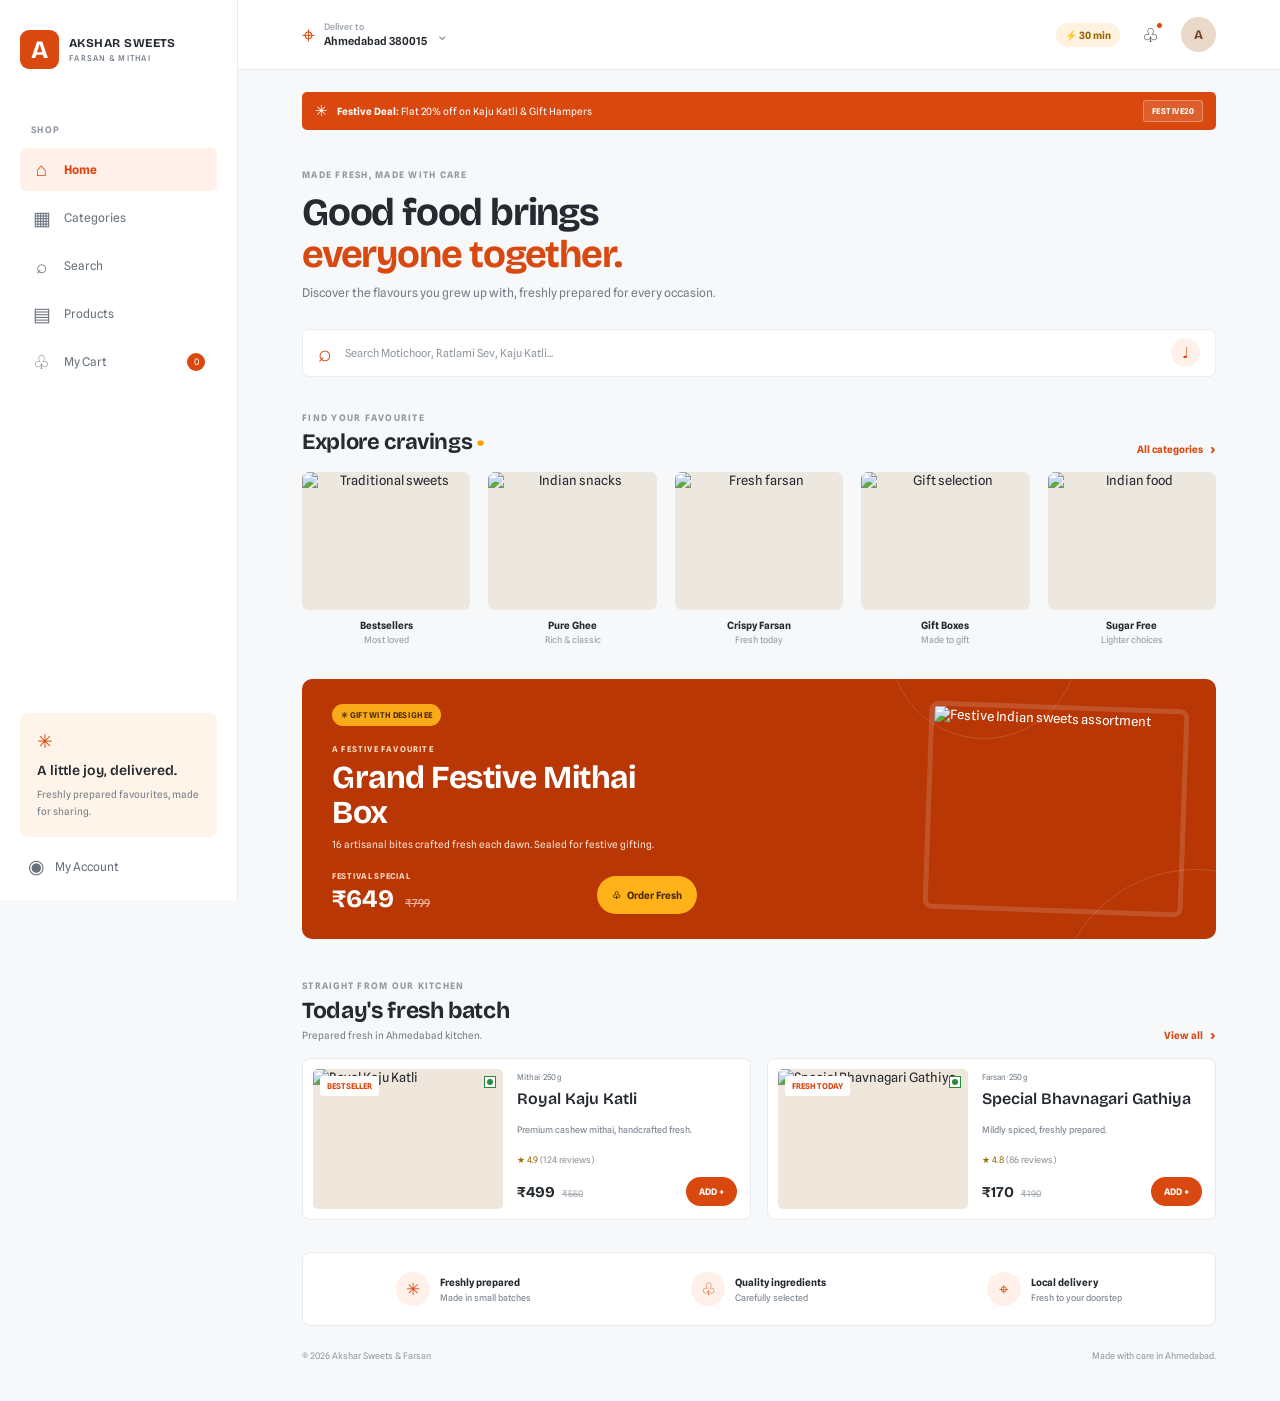
==== commit 4e5db6f2: "Added categories and search screens" ====
--- a/index.html
+++ b/index.html
@@ -19,14 +19,14 @@
       </a>
       <div class="sidebar-section">
         <span class="sidebar-label">SHOP</span>
-        <nav class="sidebar-nav">
-          <a href="#" class="nav-item active"><span class="nav-icon">⌂</span>Home</a>
-          <a href="#" class="nav-item"><span class="nav-icon">▦</span>Categories</a>
-          <a href="#" class="nav-item"><span class="nav-icon">⌕</span>Search</a>
-          <a href="#" class="nav-item"><span class="nav-icon">▤</span>Products</a>
-          <a href="#" class="nav-item"><span class="nav-icon">♧</span>My Cart <span class="nav-count" id="sidebarCartCount">0</span></a>
+        <nav class="sidebar-nav">          
+            <a href="../index.html" class="nav-item active"><span class="nav-icon">⌂</span>Home</a>
+            <a href="/pages/categories.html" class="nav-item"><span class="nav-icon">▦</span>Categories</a>
+            <a href="/pages/search.html" class="nav-item"><span class="nav-icon">⌕</span>Search</a>
+            <a href="products.html" class="nav-item"><span class="nav-icon">▤</span>Products</a>
+            <a href="my-cart.html" class="nav-item"><span class="nav-icon">♧</span>My Cart <span class="nav-count" id="sidebarCartCount">0</span></a>
         </nav>
-      </div>
+      </div> 
       <div class="sidebar-bottom">
         <div class="sidebar-promo">
           <span class="promo-star">✳</span>
@@ -67,7 +67,6 @@
             <h1>Good food brings<br><em>everyone together.</em></h1>
             <p>Discover the flavours you grew up with, freshly prepared for every occasion.</p>
           </div>
-          <div class="welcome-mark">અ</div>
         </section>
 
         <form class="search-bar" id="homeSearch">
@@ -151,9 +150,9 @@
   </div>
 
   <nav class="bottom-nav" aria-label="Main navigation">
-    <a href="#" class="bottom-item active"><span>⌂</span><small>Home</small></a>
-    <a href="#" class="bottom-item"><span>▦</span><small>Categories</small></a>
-    <a href="#" class="bottom-item"><span>⌕</span><small>Search</small></a>
+    <a href=".../index.html" class="bottom-item active"><span>⌂</span><small>Home</small></a>
+    <a href="/pages/categories.html" class="bottom-item"><span>▦</span><small>Categories</small></a>
+    <a href="/pages/search.html" class="bottom-item"><span>⌕</span><small>Search</small></a>
     <a href="#" class="bottom-item"><span>▤</span><small>Products</small></a>
     <a href="#" class="bottom-item cart-nav-item"><span>♧<i id="bottomCartCount">0</i></span><small>Cart</small></a>
   </nav>
--- a/style.css
+++ b/style.css
@@ -1,239 +1,1379 @@
 :root {
-  --primary: #d9480f;
-  --primary-dark: #b93808;
-  --secondary: #f59f00;
-  --tertiary: #2b8a3e;
-  --neutral: #212529;
-  --background: #f7f8fa;
-  --surface: #ffffff;
-  --surface-soft: #f0f2f5;
-  --text: #252a30;
-  --muted: #747d87;
-  --border: #e8ebef;
-  --heading: "Bricolage Grotesque", sans-serif;
-  --body: "Spline Sans", sans-serif;
-}
-* { box-sizing: border-box; }
-html { scroll-behavior: smooth; }
-body { margin: 0; background: var(--background); color: var(--text); font-family: var(--body); font-size: 13px; -webkit-font-smoothing: antialiased; }
-button, input { font: inherit; }
-button, a { -webkit-tap-highlight-color: transparent; }
-a { color: inherit; text-decoration: none; }
-button { cursor: pointer; }
-.app-layout { min-height: 100vh; }
-.sidebar { width: 238px; position: fixed; inset: 0 auto 0 0; z-index: 20; display: flex; flex-direction: column; padding: 30px 20px 20px; background: var(--surface); border-right: 1px solid var(--border); }
-.brand { display: flex; align-items: center; gap: 10px; width: fit-content; }
-.brand-symbol { width: 39px; height: 39px; display: grid; place-items: center; border-radius: 9px; background: var(--primary); color: white; font: 700 25px var(--heading); }
-.brand-name { display: flex; flex-direction: column; gap: 3px; font: 700 12px var(--heading); letter-spacing: .45px; }
-.brand-name small { color: var(--muted); font: 500 8px var(--body); letter-spacing: 1.25px; }
-.sidebar-section { margin-top: 55px; }
-.sidebar-label, .section-kicker { color: #9299a1; font-size: 9px; font-weight: 700; letter-spacing: 1.25px; }
-.sidebar-label { display: block; margin: 0 0 13px 11px; }
-.sidebar-nav { display: grid; gap: 5px; }
-.nav-item { min-height: 43px; display: flex; align-items: center; gap: 13px; padding: 0 12px; border-radius: 6px; color: #68717b; font-size: 12px; transition: background .18s, color .18s; }
-.nav-item:hover { background: #fff3ed; color: var(--primary); }
-.nav-item.active { background: #fff0e9; color: var(--primary); font-weight: 700; }
-.nav-icon { width: 19px; text-align: center; font-size: 19px; }
-.nav-count { min-width: 18px; height: 18px; display: grid; place-items: center; margin-left: auto; border-radius: 50%; background: var(--primary); color: white; font-size: 9px; }
-.sidebar-bottom { margin-top: auto; }
-.sidebar-promo { padding: 17px; border-radius: 8px; background: #fff4e9; }
-.promo-star { display: block; margin-bottom: 10px; color: var(--primary); font-size: 19px; }
-.sidebar-promo strong { font: 600 14px var(--heading); }
-.sidebar-promo p { margin: 7px 0 0; color: var(--muted); font-size: 10px; line-height: 1.7; }
-.account-link { display: flex; align-items: center; gap: 10px; padding: 18px 8px 3px; color: #68717b; font-size: 12px; }
-.account-link span { font-size: 19px; }
-.main-content { min-height: 100vh; margin-left: 238px; }
-.topbar { height: 70px; position: sticky; top: 0; z-index: 15; display: flex; align-items: center; gap: 13px; padding: 0 clamp(28px, 5vw, 75px); background: rgba(255,255,255,.96); border-bottom: 1px solid var(--border); backdrop-filter: blur(12px); }
-.mobile-brand { display: none; }
-.topbar-location { display: flex; align-items: center; gap: 9px; }
-.location-pin { color: var(--primary); font-size: 23px; }
-.topbar-location > span:nth-child(2) { display: grid; gap: 2px; }
-.topbar-location strong { color: #9aa1a9; font-size: 9px; font-weight: 500; }
-.topbar-location b { font-size: 11px; font-weight: 600; }
-.location-arrow { color: #8c949c; font-size: 15px; }
-.topbar-spacer { flex: 1; }
-.delivery-time { padding: 6px 9px; border-radius: 20px; background: #fff3df; color: #9a6200; font-size: 10px; font-weight: 700; }
-.topbar-icon, .profile-button { width: 35px; height: 35px; position: relative; display: grid; place-items: center; border: 0; border-radius: 50%; background: transparent; color: var(--neutral); font-size: 19px; }
-.notification-button i { width: 7px; height: 7px; position: absolute; top: 5px; right: 5px; border: 1px solid white; border-radius: 50%; background: var(--primary); }
-.profile-button { background: #ead9c8; color: #75452f; font: 700 13px var(--heading); }
-.home-container { width: min(100%, 1230px); margin: 0 auto; padding: 22px clamp(28px, 5vw, 75px) 30px; }
-.offer-strip { min-height: 38px; display: flex; align-items: center; gap: 9px; padding: 0 13px; border-radius: 5px; background: var(--primary); color: white; }
-.offer-icon { font-size: 15px; }
-.offer-strip p { flex: 1; margin: 0; font-size: 10px; }
-.offer-strip p strong { font-weight: 700; }
-.offer-code { padding: 5px 8px; border: 1px solid #ffffff4d; border-radius: 3px; background: #ffffff20; font-size: 8px; font-weight: 700; letter-spacing: .5px; }
-.welcome-section { display: flex; align-items: center; justify-content: space-between; padding: 35px 0 25px; }
-.welcome-section h1 { margin: 10px 0 8px; font: 700 clamp(30px, 3vw, 42px)/1.1 var(--heading); letter-spacing: -1.2px; }
-.welcome-section h1 em { color: var(--primary); font-style: normal; }
-.welcome-section p { max-width: 430px; margin: 0; color: var(--muted); font-size: 12px; line-height: 1.7; }
-.welcome-mark { width: 84px; height: 84px; display: grid; place-items: center; margin-right: 6%; border: 1px solid #f2d9cc; border-radius: 50%; background: #fff4ed; color: var(--primary); font: 500 43px var(--heading); }
-.search-bar { height: 48px; display: flex; align-items: center; gap: 11px; padding: 0 15px; border: 1px solid #e9edf1; border-radius: 7px; background: var(--surface); transition: border-color .2s, box-shadow .2s; }
-.search-bar:focus-within { border-color: #e7a58b; box-shadow: 0 0 0 3px #d9480f12; }
-.search-icon { color: var(--primary); font-size: 23px; line-height: 1; }
-.search-bar input { flex: 1; min-width: 0; border: 0; outline: 0; background: transparent; color: var(--text); font-size: 11px; }
-.search-bar input::placeholder { color: #9299a1; }
-.voice-button { width: 29px; height: 29px; border: 0; border-radius: 50%; background: #fff1e9; color: var(--primary); font-size: 15px; }
-.categories-section, .fresh-section { padding-top: 31px; }
-.section-heading { display: flex; align-items: end; justify-content: space-between; gap: 15px; margin-bottom: 17px; }
-.section-heading h2 { margin: 5px 0 0; font: 700 22px var(--heading); letter-spacing: -.35px; }
-.heading-dot { color: var(--secondary); }
-.section-link { display: inline-flex; align-items: center; gap: 6px; color: var(--primary); font-size: 10px; font-weight: 700; white-space: nowrap; }
-.section-link span { font-size: 18px; line-height: 10px; }
-.category-list { display: grid; grid-template-columns: repeat(5, minmax(0, 1fr)); gap: 18px; }
-.category-item { min-width: 0; display: flex; flex-direction: column; align-items: center; text-align: center; }
-.category-image { width: 100%; aspect-ratio: 1 / .82; display: block; overflow: hidden; border-radius: 7px; background: #ece7df; }
-.category-image img { width: 100%; height: 100%; display: block; object-fit: cover; transition: transform .3s; }
-.category-item:hover .category-image img { transform: scale(1.05); }
-.category-title { margin-top: 9px; font-size: 10px; font-weight: 700; }
-.category-subtitle { margin-top: 3px; color: #9299a1; font-size: 9px; }
-.festival-banner { min-height: 230px; position: relative; display: grid; grid-template-columns: 1.1fr .9fr; align-items: center; gap: 20px; overflow: hidden; margin-top: 34px; padding: 25px 30px; border-radius: 10px; background: #b83705; color: white; }
-.festival-content { position: relative; z-index: 2; }
-.festival-tag { display: inline-flex; padding: 6px 9px; border-radius: 20px; background: #f8aa18; color: #57300b; font-size: 8px; font-weight: 700; letter-spacing: .3px; }
-.festival-label { display: block; margin-top: 18px; color: #ffd8bf; font-size: 8px; font-weight: 700; letter-spacing: 1.2px; }
-.festival-banner h2 { max-width: 340px; margin: 6px 0; font: 700 clamp(23px, 2.6vw, 32px)/1.1 var(--heading); letter-spacing: -.5px; }
-.festival-banner p { max-width: 340px; margin: 0; color: #ffe2d2; font-size: 10px; line-height: 1.6; }
-.festival-price { display: flex; align-items: end; justify-content: space-between; gap: 15px; max-width: 365px; margin-top: 19px; }
-.festival-price > div { display: grid; gap: 3px; }
-.festival-price small { color: #ffd5c1; font-size: 8px; font-weight: 700; letter-spacing: .7px; }
-.festival-price strong { font: 700 25px var(--heading); }
-.festival-price del { margin-left: 5px; color: #edb49b; font: 500 11px var(--body); }
-.festival-button { min-height: 38px; padding: 0 15px; border: 0; border-radius: 22px; background: #ffb21a; color: #4a2a05; font-size: 10px; font-weight: 700; }
-.festival-image { width: min(100%, 260px); aspect-ratio: 1 / .8; justify-self: end; overflow: hidden; border: 5px solid #ffffff24; border-radius: 9px; transform: rotate(2deg); }
-.festival-image img { width: 100%; height: 100%; display: block; object-fit: cover; }
-.festival-decoration { width: 190px; height: 190px; position: absolute; right: 15%; top: -130px; border: 1px solid #ffffff22; border-radius: 50%; }
-.decoration-two { width: 280px; height: 280px; right: -120px; top: auto; bottom: -210px; }
-.fresh-section { padding-top: 37px; }
-.fresh-heading { margin-bottom: 17px; }
-.fresh-heading h2 { font-size: 23px; }
-.fresh-heading p { margin: 5px 0 0; color: var(--muted); font-size: 10px; }
-.fresh-grid { display: grid; grid-template-columns: repeat(2, minmax(0, 1fr)); gap: 16px; }
-.product-card { min-width: 0; display: grid; grid-template-columns: minmax(110px, .85fr) 1fr; gap: 14px; padding: 10px; border: 1px solid var(--border); border-radius: 8px; background: var(--surface); transition: border-color .2s, transform .2s; }
-.product-card:hover { border-color: #edc4b3; transform: translateY(-2px); }
-.product-image { min-height: 135px; position: relative; overflow: hidden; border-radius: 5px; background: #f0e7dc; }
-.product-image img { width: 100%; height: 100%; position: absolute; inset: 0; display: block; object-fit: cover; }
-.product-badge { position: absolute; top: 7px; left: 7px; z-index: 1; padding: 5px 7px; border-radius: 3px; background: #fff; color: var(--primary); font-size: 8px; font-weight: 700; }
-.veg-mark { width: 12px; height: 12px; position: absolute; top: 7px; right: 7px; z-index: 1; display: grid; place-items: center; border: 1px solid var(--tertiary); background: white; }
-.veg-mark::after { width: 6px; height: 6px; content: ""; border-radius: 50%; background: var(--tertiary); }
-.product-details { min-width: 0; display: flex; flex-direction: column; justify-content: center; padding: 3px 3px 3px 0; }
-.product-meta { color: var(--muted); font-size: 8px; }
-.product-details h3 { margin: 7px 0 5px; font: 600 16px/1.2 var(--heading); }
-.product-description { color: var(--muted); font-size: 9px; line-height: 1.5; }
-.product-rating { margin-top: 9px; color: #a06b09; font-size: 9px; }
-.product-rating span { color: #8b939c; }
-.product-buy-row { display: flex; align-items: center; justify-content: space-between; gap: 8px; margin-top: 12px; }
-.product-price { font: 700 15px var(--heading); }
-.product-price del { margin-left: 4px; color: #a2a8af; font: 400 9px var(--body); }
-.add-button { min-height: 29px; padding: 0 13px; border: 0; border-radius: 20px; background: var(--primary); color: white; font-size: 9px; font-weight: 700; }
-.add-button:hover { background: var(--primary-dark); }
-.promise-section { display: grid; grid-template-columns: repeat(3, 1fr); gap: 15px; margin-top: 32px; padding: 19px 20px; border: 1px solid var(--border); border-radius: 8px; background: #fff; }
-.promise-item { display: flex; align-items: center; justify-content: center; gap: 10px; }
-.promise-item > span { width: 34px; height: 34px; display: grid; place-items: center; border-radius: 50%; background: #fff1e9; color: var(--primary); font-size: 17px; }
-.promise-item div { display: grid; gap: 4px; }
-.promise-item strong { font-size: 10px; }
-.promise-item small { color: var(--muted); font-size: 9px; }
-.footer { display: flex; justify-content: space-between; gap: 12px; padding: 24px 0 10px; color: #9299a1; font-size: 9px; }
-.bottom-nav { display: none; }
-.toast { position: fixed; z-index: 50; left: 50%; bottom: 25px; transform: translate(-50%, 12px); padding: 11px 17px; border-radius: 5px; background: #252a30; color: white; font-size: 11px; opacity: 0; pointer-events: none; transition: .2s; }
-.toast.show { transform: translate(-50%, 0); opacity: 1; }
+    --primary: #d9480f;
+    --primary-dark: #b93808;
+    --secondary: #f59f00;
+    --tertiary: #2b8a3e;
+    --neutral: #212529;
+    --background: #f7f8fa;
+    --surface: #ffffff;
+    --surface-soft: #f0f2f5;
+    --text: #252a30;
+    --muted: #747d87;
+    --border: #e8ebef;
+    --heading: "Bricolage Grotesque", sans-serif;
+    --body: "Spline Sans", sans-serif;
+}
+
+* {
+    box-sizing: border-box;
+}
+
+html {
+    scroll-behavior: smooth;
+}
+
+body {
+    margin: 0;
+    background: var(--background);
+    color: var(--text);
+    font-family: var(--body);
+    font-size: 13px;
+    -webkit-font-smoothing: antialiased;
+}
+
+button,
+input {
+    font: inherit;
+}
+
+button,
+a {
+    -webkit-tap-highlight-color: transparent;
+}
+
+a {
+    color: inherit;
+    text-decoration: none;
+}
+
+button {
+    cursor: pointer;
+}
+
+.app-layout {
+    min-height: 100vh;
+}
+
+.sidebar {
+    width: 238px;
+    position: fixed;
+    inset: 0 auto 0 0;
+    z-index: 20;
+    display: flex;
+    flex-direction: column;
+    padding: 30px 20px 20px;
+    background: var(--surface);
+    border-right: 1px solid var(--border);
+}
+
+.brand {
+    display: flex;
+    align-items: center;
+    gap: 10px;
+    width: fit-content;
+}
+
+.brand-symbol {
+    width: 39px;
+    height: 39px;
+    display: grid;
+    place-items: center;
+    border-radius: 9px;
+    background: var(--primary);
+    color: white;
+    font: 700 25px var(--heading);
+}
+
+.brand-name {
+    display: flex;
+    flex-direction: column;
+    gap: 3px;
+    font: 700 12px var(--heading);
+    letter-spacing: .45px;
+}
+
+.brand-name small {
+    color: var(--muted);
+    font: 500 8px var(--body);
+    letter-spacing: 1.25px;
+}
+
+.sidebar-section {
+    margin-top: 55px;
+}
+
+.sidebar-label,
+.section-kicker {
+    color: #9299a1;
+    font-size: 9px;
+    font-weight: 700;
+    letter-spacing: 1.25px;
+}
+
+.sidebar-label {
+    display: block;
+    margin: 0 0 13px 11px;
+}
+
+.sidebar-nav {
+    display: grid;
+    gap: 5px;
+}
+
+.nav-item {
+    min-height: 43px;
+    display: flex;
+    align-items: center;
+    gap: 13px;
+    padding: 0 12px;
+    border-radius: 6px;
+    color: #68717b;
+    font-size: 12px;
+}
+
+.nav-item:hover {
+    background: #fff3ed;
+    color: var(--primary);
+}
+
+.nav-item.active {
+    background: #fff0e9;
+    color: var(--primary);
+    font-weight: 700;
+}
+
+.nav-icon {
+    width: 19px;
+    text-align: center;
+    font-size: 19px;
+}
+
+.nav-count {
+    min-width: 18px;
+    height: 18px;
+    display: grid;
+    place-items: center;
+    margin-left: auto;
+    border-radius: 50%;
+    background: var(--primary);
+    color: white;
+    font-size: 9px;
+}
+
+.sidebar-bottom {
+    margin-top: auto;
+}
+
+.sidebar-promo {
+    padding: 17px;
+    border-radius: 8px;
+    background: #fff4e9;
+}
+
+.promo-star {
+    display: block;
+    margin-bottom: 10px;
+    color: var(--primary);
+    font-size: 19px;
+}
+
+.sidebar-promo strong {
+    font: 600 14px var(--heading);
+}
+
+.sidebar-promo p {
+    margin: 7px 0 0;
+    color: var(--muted);
+    font-size: 10px;
+    line-height: 1.7;
+}
+
+.account-link {
+    display: flex;
+    align-items: center;
+    gap: 10px;
+    padding: 18px 8px 3px;
+    color: #68717b;
+    font-size: 12px;
+}
+
+.account-link span {
+    font-size: 19px;
+}
+
+.main-content {
+    min-height: 100vh;
+    margin-left: 238px;
+}
+
+.topbar {
+    height: 70px;
+    position: sticky;
+    top: 0;
+    z-index: 15;
+    display: flex;
+    align-items: center;
+    gap: 13px;
+    padding: 0 clamp(28px, 5vw, 75px);
+    background: rgba(255, 255, 255, .96);
+    border-bottom: 1px solid var(--border);
+    backdrop-filter: blur(12px);
+}
+
+.mobile-brand {
+    display: none;
+}
+
+.topbar-location {
+    display: flex;
+    align-items: center;
+    gap: 9px;
+}
+
+.location-pin {
+    color: var(--primary);
+    font-size: 23px;
+}
+
+.topbar-location>span:nth-child(2) {
+    display: grid;
+    gap: 2px;
+}
+
+.topbar-location strong {
+    color: #9aa1a9;
+    font-size: 9px;
+    font-weight: 500;
+}
+
+.topbar-location b {
+    font-size: 11px;
+    font-weight: 600;
+}
+
+.location-arrow {
+    color: #8c949c;
+    font-size: 15px;
+}
+
+.topbar-spacer {
+    flex: 1;
+}
+
+.delivery-time {
+    padding: 6px 9px;
+    border-radius: 20px;
+    background: #fff3df;
+    color: #9a6200;
+    font-size: 10px;
+    font-weight: 700;
+}
+
+.topbar-icon,
+.profile-button {
+    width: 35px;
+    height: 35px;
+    position: relative;
+    display: grid;
+    place-items: center;
+    border: 0;
+    border-radius: 50%;
+    background: transparent;
+    color: var(--neutral);
+    font-size: 19px;
+}
+
+.notification-button i {
+    width: 7px;
+    height: 7px;
+    position: absolute;
+    top: 5px;
+    right: 5px;
+    border: 1px solid white;
+    border-radius: 50%;
+    background: var(--primary);
+}
+
+.profile-button {
+    background: #ead9c8;
+    color: #75452f;
+    font: 700 13px var(--heading);
+}
+
+.home-container {
+    width: min(100%, 1230px);
+    margin: 0 auto;
+    padding: 22px clamp(28px, 5vw, 75px) 30px;
+}
+
+.offer-strip {
+    min-height: 38px;
+    display: flex;
+    align-items: center;
+    gap: 9px;
+    padding: 0 13px;
+    border-radius: 5px;
+    background: var(--primary);
+    color: white;
+}
+
+.offer-icon {
+    font-size: 15px;
+}
+
+.offer-strip p {
+    flex: 1;
+    margin: 0;
+    font-size: 10px;
+}
+
+.offer-strip p strong {
+    font-weight: 700;
+}
+
+.offer-code {
+    padding: 5px 8px;
+    border: 1px solid #ffffff4d;
+    border-radius: 3px;
+    background: #ffffff20;
+    font-size: 8px;
+    font-weight: 700;
+    letter-spacing: .5px;
+}
+
+.welcome-section {
+    display: flex;
+    align-items: center;
+    justify-content: space-between;
+    padding: 35px 0 25px;
+}
+
+.welcome-section h1 {
+    margin: 10px 0 8px;
+    font: 700 clamp(30px, 3vw, 42px)/1.1 var(--heading);
+    letter-spacing: -1.2px;
+}
+
+.welcome-section h1 em {
+    color: var(--primary);
+    font-style: normal;
+}
+
+.welcome-section p {
+    max-width: 430px;
+    margin: 0;
+    color: var(--muted);
+    font-size: 12px;
+    line-height: 1.7;
+}
+
+.welcome-mark {
+    width: 84px;
+    height: 84px;
+    display: grid;
+    place-items: center;
+    margin-right: 6%;
+    border: 1px solid #f2d9cc;
+    border-radius: 50%;
+    background: #fff4ed;
+    color: var(--primary);
+    font: 500 43px var(--heading);
+}
+
+.search-bar {
+    height: 48px;
+    display: flex;
+    align-items: center;
+    gap: 11px;
+    padding: 0 15px;
+    border: 1px solid #e9edf1;
+    border-radius: 7px;
+    background: var(--surface);
+    transition: border-color .2s, box-shadow .2s;
+}
+
+.search-bar:focus-within {
+    border-color: #e7a58b;
+    box-shadow: 0 0 0 3px #d9480f12;
+}
+
+.search-icon {
+    color: var(--primary);
+    font-size: 23px;
+    line-height: 1;
+}
+
+.search-bar input {
+    flex: 1;
+    min-width: 0;
+    border: 0;
+    outline: 0;
+    background: transparent;
+    color: var(--text);
+    font-size: 11px;
+}
+
+.search-bar input::placeholder {
+    color: #9299a1;
+}
+
+.voice-button {
+    width: 29px;
+    height: 29px;
+    border: 0;
+    border-radius: 50%;
+    background: #fff1e9;
+    color: var(--primary);
+    font-size: 15px;
+}
+
+.categories-section,
+.fresh-section {
+    padding-top: 31px;
+}
+
+.section-heading {
+    display: flex;
+    align-items: end;
+    justify-content: space-between;
+    gap: 15px;
+    margin-bottom: 17px;
+}
+
+.section-heading h2 {
+    margin: 5px 0 0;
+    font: 700 22px var(--heading);
+    letter-spacing: -.35px;
+}
+
+.heading-dot {
+    color: var(--secondary);
+}
+
+.section-link {
+    display: inline-flex;
+    align-items: center;
+    gap: 6px;
+    color: var(--primary);
+    font-size: 10px;
+    font-weight: 700;
+    white-space: nowrap;
+}
+
+.section-link span {
+    font-size: 18px;
+    line-height: 10px;
+}
+
+.category-list {
+    display: grid;
+    grid-template-columns: repeat(5, minmax(0, 1fr));
+    gap: 18px;
+}
+
+.category-item {
+    min-width: 0;
+    display: flex;
+    flex-direction: column;
+    align-items: center;
+    text-align: center;
+}
+
+.category-image {
+    width: 100%;
+    aspect-ratio: 1 / .82;
+    display: block;
+    overflow: hidden;
+    border-radius: 7px;
+    background: #ece7df;
+}
+
+.category-image img {
+    width: 100%;
+    height: 100%;
+    display: block;
+    object-fit: cover;
+    transition: transform .3s;
+}
+
+.category-item:hover .category-image img {
+    transform: scale(1.05);
+}
+
+.category-title {
+    margin-top: 9px;
+    font-size: 10px;
+    font-weight: 700;
+}
+
+.category-subtitle {
+    margin-top: 3px;
+    color: #9299a1;
+    font-size: 9px;
+}
+
+.festival-banner {
+    min-height: 230px;
+    position: relative;
+    display: grid;
+    grid-template-columns: 1.1fr .9fr;
+    align-items: center;
+    gap: 20px;
+    overflow: hidden;
+    margin-top: 34px;
+    padding: 25px 30px;
+    border-radius: 10px;
+    background: #b83705;
+    color: white;
+}
+
+.festival-content {
+    position: relative;
+    z-index: 2;
+}
+
+.festival-tag {
+    display: inline-flex;
+    padding: 6px 9px;
+    border-radius: 20px;
+    background: #f8aa18;
+    color: #57300b;
+    font-size: 8px;
+    font-weight: 700;
+    letter-spacing: .3px;
+}
+
+.festival-label {
+    display: block;
+    margin-top: 18px;
+    color: #ffd8bf;
+    font-size: 8px;
+    font-weight: 700;
+    letter-spacing: 1.2px;
+}
+
+.festival-banner h2 {
+    max-width: 340px;
+    margin: 6px 0;
+    font: 700 clamp(23px, 2.6vw, 32px)/1.1 var(--heading);
+    letter-spacing: -.5px;
+}
+
+.festival-banner p {
+    max-width: 340px;
+    margin: 0;
+    color: #ffe2d2;
+    font-size: 10px;
+    line-height: 1.6;
+}
+
+.festival-price {
+    display: flex;
+    align-items: end;
+    justify-content: space-between;
+    gap: 15px;
+    max-width: 365px;
+    margin-top: 19px;
+}
+
+.festival-price>div {
+    display: grid;
+    gap: 3px;
+}
+
+.festival-price small {
+    color: #ffd5c1;
+    font-size: 8px;
+    font-weight: 700;
+    letter-spacing: .7px;
+}
+
+.festival-price strong {
+    font: 700 25px var(--heading);
+}
+
+.festival-price del {
+    margin-left: 5px;
+    color: #edb49b;
+    font: 500 11px var(--body);
+}
+
+.festival-button {
+    min-height: 38px;
+    padding: 0 15px;
+    border: 0;
+    border-radius: 22px;
+    background: #ffb21a;
+    color: #4a2a05;
+    font-size: 10px;
+    font-weight: 700;
+}
+
+.festival-image {
+    width: min(100%, 260px);
+    aspect-ratio: 1 / .8;
+    justify-self: end;
+    overflow: hidden;
+    border: 5px solid #ffffff24;
+    border-radius: 9px;
+    transform: rotate(2deg);
+}
+
+.festival-image img {
+    width: 100%;
+    height: 100%;
+    display: block;
+    object-fit: cover;
+}
+
+.festival-decoration {
+    width: 190px;
+    height: 190px;
+    position: absolute;
+    right: 15%;
+    top: -130px;
+    border: 1px solid #ffffff22;
+    border-radius: 50%;
+}
+
+.decoration-two {
+    width: 280px;
+    height: 280px;
+    right: -120px;
+    top: auto;
+    bottom: -210px;
+}
+
+.fresh-section {
+    padding-top: 37px;
+}
+
+.fresh-heading {
+    margin-bottom: 17px;
+}
+
+.fresh-heading h2 {
+    font-size: 23px;
+}
+
+.fresh-heading p {
+    margin: 5px 0 0;
+    color: var(--muted);
+    font-size: 10px;
+}
+
+.fresh-grid {
+    display: grid;
+    grid-template-columns: repeat(2, minmax(0, 1fr));
+    gap: 16px;
+}
+
+.product-card {
+    min-width: 0;
+    display: grid;
+    grid-template-columns: minmax(110px, .85fr) 1fr;
+    gap: 14px;
+    padding: 10px;
+    border: 1px solid var(--border);
+    border-radius: 8px;
+    background: var(--surface);
+    transition: border-color .2s, transform .2s;
+}
+
+.product-card:hover {
+    border-color: #edc4b3;
+    transform: translateY(-2px);
+}
+
+.product-image {
+    min-height: 135px;
+    position: relative;
+    overflow: hidden;
+    border-radius: 5px;
+    background: #f0e7dc;
+}
+
+.product-image img {
+    width: 100%;
+    height: 100%;
+    position: absolute;
+    inset: 0;
+    display: block;
+    object-fit: cover;
+}
+
+.product-badge {
+    position: absolute;
+    top: 7px;
+    left: 7px;
+    z-index: 1;
+    padding: 5px 7px;
+    border-radius: 3px;
+    background: #fff;
+    color: var(--primary);
+    font-size: 8px;
+    font-weight: 700;
+}
+
+.veg-mark {
+    width: 12px;
+    height: 12px;
+    position: absolute;
+    top: 7px;
+    right: 7px;
+    z-index: 1;
+    display: grid;
+    place-items: center;
+    border: 1px solid var(--tertiary);
+    background: white;
+}
+
+.veg-mark::after {
+    width: 6px;
+    height: 6px;
+    content: "";
+    border-radius: 50%;
+    background: var(--tertiary);
+}
+
+.product-details {
+    min-width: 0;
+    display: flex;
+    flex-direction: column;
+    justify-content: center;
+    padding: 3px 3px 3px 0;
+}
+
+.product-meta {
+    color: var(--muted);
+    font-size: 8px;
+}
+
+.product-details h3 {
+    margin: 7px 0 5px;
+    font: 600 16px/1.2 var(--heading);
+}
+
+.product-description {
+    color: var(--muted);
+    font-size: 9px;
+    line-height: 1.5;
+}
+
+.product-rating {
+    margin-top: 9px;
+    color: #a06b09;
+    font-size: 9px;
+}
+
+.product-rating span {
+    color: #8b939c;
+}
+
+.product-buy-row {
+    display: flex;
+    align-items: center;
+    justify-content: space-between;
+    gap: 8px;
+    margin-top: 12px;
+}
+
+.product-price {
+    font: 700 15px var(--heading);
+}
+
+.product-price del {
+    margin-left: 4px;
+    color: #a2a8af;
+    font: 400 9px var(--body);
+}
+
+.add-button {
+    min-height: 29px;
+    padding: 0 13px;
+    border: 0;
+    border-radius: 20px;
+    background: var(--primary);
+    color: white;
+    font-size: 9px;
+    font-weight: 700;
+}
+
+.add-button:hover {
+    background: var(--primary-dark);
+}
+
+.promise-section {
+    display: grid;
+    grid-template-columns: repeat(3, 1fr);
+    gap: 15px;
+    margin-top: 32px;
+    padding: 19px 20px;
+    border: 1px solid var(--border);
+    border-radius: 8px;
+    background: #fff;
+}
+
+.promise-item {
+    display: flex;
+    align-items: center;
+    justify-content: center;
+    gap: 10px;
+}
+
+.promise-item>span {
+    width: 34px;
+    height: 34px;
+    display: grid;
+    place-items: center;
+    border-radius: 50%;
+    background: #fff1e9;
+    color: var(--primary);
+    font-size: 17px;
+}
+
+.promise-item div {
+    display: grid;
+    gap: 4px;
+}
+
+.promise-item strong {
+    font-size: 10px;
+}
+
+.promise-item small {
+    color: var(--muted);
+    font-size: 9px;
+}
+
+.footer {
+    display: flex;
+    justify-content: space-between;
+    gap: 12px;
+    padding: 24px 0 10px;
+    color: #9299a1;
+    font-size: 9px;
+}
+
+.bottom-nav {
+    display: none;
+}
+
+.toast {
+    position: fixed;
+    z-index: 50;
+    left: 50%;
+    bottom: 25px;
+    transform: translate(-50%, 12px);
+    padding: 11px 17px;
+    border-radius: 5px;
+    background: #252a30;
+    color: white;
+    font-size: 11px;
+    opacity: 0;
+    pointer-events: none;
+    transition: .2s;
+}
+
+.toast.show {
+    transform: translate(-50%, 0);
+    opacity: 1;
+}
 
 @media (max-width: 1100px) {
-  .sidebar { display: none; }
-  .main-content { margin-left: 0; }
-  .bottom-nav { height: 67px; position: fixed; inset: auto 0 0; z-index: 30; display: flex; align-items: center; justify-content: space-around; padding: 5px 8px max(5px, env(safe-area-inset-bottom)); border-top: 1px solid var(--border); background: rgba(255,255,255,.97); backdrop-filter: blur(12px); }
-  .bottom-item { min-width: 55px; display: flex; flex-direction: column; align-items: center; justify-content: center; gap: 3px; color: #858d96; }
-  .bottom-item > span { position: relative; font-size: 21px; line-height: 1.1; }
-  .bottom-item small { font-size: 9px; }
-  .bottom-item.active { color: var(--primary); font-weight: 700; }
-  .cart-nav-item i { width: 14px; height: 14px; position: absolute; top: -5px; right: -9px; display: grid; place-items: center; border-radius: 50%; background: var(--primary); color: white; font-size: 8px; font-style: normal; }
-  body { padding-bottom: 67px; }
-  .home-container { max-width: 1000px; }
-  .product-card { grid-template-columns: minmax(100px, .8fr) 1fr; }
-}
+    .sidebar {
+        display: none;
+    }
+
+    .main-content {
+        margin-left: 0;
+    }
+
+    .bottom-nav {
+        height: 67px;
+        position: fixed;
+        inset: auto 0 0;
+        z-index: 30;
+        display: flex;
+        align-items: center;
+        justify-content: space-around;
+        padding: 5px 8px max(5px, env(safe-area-inset-bottom));
+        border-top: 1px solid var(--border);
+        background: rgba(255, 255, 255, .97);
+        backdrop-filter: blur(12px);
+    }
+
+    .bottom-item {
+        min-width: 55px;
+        display: flex;
+        flex-direction: column;
+        align-items: center;
+        justify-content: center;
+        gap: 3px;
+        color: #858d96;
+    }
+
+    .bottom-item>span {
+        position: relative;
+        font-size: 21px;
+        line-height: 1.1;
+    }
+
+    .bottom-item small {
+        font-size: 9px;
+    }
+
+    .bottom-item.active {
+        color: var(--primary);
+        font-weight: 700;
+    }
+
+    .cart-nav-item i {
+        width: 14px;
+        height: 14px;
+        position: absolute;
+        top: -5px;
+        right: -9px;
+        display: grid;
+        place-items: center;
+        border-radius: 50%;
+        background: var(--primary);
+        color: white;
+        font-size: 8px;
+        font-style: normal;
+    }
+
+    body {
+        padding-bottom: 67px;
+    }
+
+    .home-container {
+        max-width: 1000px;
+    }
+
+    .product-card {
+        grid-template-columns: minmax(100px, .8fr) 1fr;
+    }
+}
+
 @media (max-width: 700px) {
-  body { font-size: 12px; }
-  .topbar { height: 61px; gap: 8px; padding: 0 15px; }
-  .mobile-brand { display: flex; gap: 7px; }
-  .brand-symbol { width: 32px; height: 32px; border-radius: 7px; font-size: 21px; }
-  .brand-name { font-size: 9px; letter-spacing: .2px; }
-  .brand-name small { font-size: 6px; letter-spacing: .8px; }
-  .topbar-location { margin-left: auto; gap: 5px; }
-  .location-pin { font-size: 18px; }
-  .topbar-location strong { font-size: 7px; }
-  .topbar-location b { font-size: 8px; }
-  .location-arrow { font-size: 12px; }
-  .delivery-time { display: none; }
-  .topbar-icon, .profile-button { width: 29px; height: 29px; font-size: 16px; }
-  .profile-button { font-size: 11px; }
-  .home-container { padding: 10px 14px 25px; }
-  .offer-strip { min-height: 34px; gap: 6px; padding: 0 9px; }
-  .offer-icon { font-size: 12px; }
-  .offer-strip p { overflow: hidden; font-size: 8px; text-overflow: ellipsis; white-space: nowrap; }
-  .offer-code { padding: 4px 5px; font-size: 7px; }
-  .welcome-section { padding: 22px 1px 17px; }
-  .welcome-section h1 { margin: 7px 0 6px; font-size: clamp(27px, 7.5vw, 35px); letter-spacing: -.8px; }
-  .welcome-section p { max-width: 290px; font-size: 10px; }
-  .welcome-mark { width: 55px; height: 55px; margin-right: 2px; font-size: 30px; }
-  .section-kicker { font-size: 7px; letter-spacing: 1px; }
-  .search-bar { height: 43px; gap: 8px; padding: 0 11px; }
-  .search-bar input { font-size: 9px; }
-  .search-icon { font-size: 20px; }
-  .voice-button { width: 26px; height: 26px; font-size: 13px; }
-  .categories-section { padding-top: 24px; }
-  .section-heading { margin-bottom: 13px; }
-  .section-heading h2 { font-size: 18px; }
-  .section-link { gap: 3px; font-size: 8px; }
-  .category-list { display: flex; gap: 12px; overflow-x: auto; padding: 1px 1px 8px; scrollbar-width: none; }
-  .category-list::-webkit-scrollbar { display: none; }
-  .category-item { flex: 0 0 67px; }
-  .category-image { width: 62px; aspect-ratio: 1; border: 2px solid white; border-radius: 50%; box-shadow: 0 0 0 1px #e7e9ec; }
-  .category-title { width: 100%; margin-top: 7px; overflow: hidden; font-size: 8px; text-overflow: ellipsis; white-space: nowrap; }
-  .category-subtitle { display: none; }
-  .festival-banner { min-height: 195px; grid-template-columns: 1fr 112px; gap: 8px; margin-top: 17px; padding: 15px 13px; border-radius: 8px; }
-  .festival-tag { padding: 5px 7px; font-size: 7px; }
-  .festival-label { margin-top: 13px; font-size: 7px; }
-  .festival-banner h2 { margin: 5px 0; font-size: 21px; }
-  .festival-banner p { font-size: 8px; line-height: 1.5; }
-  .festival-price { align-items: end; flex-wrap: wrap; gap: 8px; margin-top: 13px; }
-  .festival-price small { font-size: 7px; }
-  .festival-price strong { font-size: 21px; }
-  .festival-price del { font-size: 8px; }
-  .festival-button { min-height: 32px; padding: 0 10px; font-size: 8px; }
-  .festival-image { width: 112px; aspect-ratio: 1; border-width: 3px; border-radius: 50%; }
-  .fresh-section { padding-top: 25px; }
-  .fresh-heading { margin-bottom: 12px; }
-  .fresh-heading h2 { font-size: 19px; }
-  .fresh-heading p { font-size: 8px; }
-  .fresh-grid { gap: 10px; }
-  .product-card { display: flex; flex-direction: column; gap: 0; padding: 6px; border-radius: 7px; }
-  .product-image { min-height: 0; aspect-ratio: 1.12 / 1; }
-  .product-badge { top: 5px; left: 5px; padding: 4px 5px; font-size: 7px; }
-  .veg-mark { width: 11px; height: 11px; top: 5px; right: 5px; }
-  .product-details { padding: 9px 3px 3px; }
-  .product-meta { font-size: 7px; }
-  .product-details h3 { min-height: 31px; margin: 5px 0 3px; font-size: 13px; line-height: 1.2; }
-  .product-description { display: none; }
-  .product-rating { margin-top: 3px; font-size: 8px; }
-  .product-buy-row { margin-top: 8px; }
-  .product-price { font-size: 13px; }
-  .product-price del { font-size: 8px; }
-  .add-button { min-height: 27px; padding: 0 10px; font-size: 8px; }
-  .promise-section { grid-template-columns: 1fr; gap: 13px; margin-top: 23px; padding: 15px; }
-  .promise-item { justify-content: flex-start; }
-  .promise-item > span { width: 30px; height: 30px; font-size: 15px; }
-  .promise-item strong { font-size: 9px; }
-  .promise-item small { font-size: 8px; }
-  .footer { flex-direction: column; gap: 6px; padding: 18px 0 8px; font-size: 8px; }
-  .toast { bottom: 78px; white-space: nowrap; }
-}
+    body {
+        font-size: 12px;
+    }
+
+    .topbar {
+        height: 61px;
+        gap: 8px;
+        padding: 0 15px;
+    }
+
+    .mobile-brand {
+        display: flex;
+        gap: 7px;
+    }
+
+    .brand-symbol {
+        width: 32px;
+        height: 32px;
+        border-radius: 7px;
+        font-size: 21px;
+    }
+
+    .brand-name {
+        font-size: 9px;
+        letter-spacing: .2px;
+    }
+
+    .brand-name small {
+        font-size: 6px;
+        letter-spacing: .8px;
+    }
+
+    .topbar-location {
+        margin-left: auto;
+        gap: 5px;
+    }
+
+    .location-pin {
+        font-size: 18px;
+    }
+
+    .topbar-location strong {
+        font-size: 7px;
+    }
+
+    .topbar-location b {
+        font-size: 8px;
+    }
+
+    .location-arrow {
+        font-size: 12px;
+    }
+
+    .delivery-time {
+        display: none;
+    }
+
+    .topbar-icon,
+    .profile-button {
+        width: 29px;
+        height: 29px;
+        font-size: 16px;
+    }
+
+    .profile-button {
+        font-size: 11px;
+    }
+
+    .home-container {
+        padding: 10px 14px 25px;
+    }
+
+    .offer-strip {
+        min-height: 34px;
+        gap: 6px;
+        padding: 0 9px;
+    }
+
+    .offer-icon {
+        font-size: 12px;
+    }
+
+    .offer-strip p {
+        overflow: hidden;
+        font-size: 8px;
+        text-overflow: ellipsis;
+        white-space: nowrap;
+    }
+
+    .offer-code {
+        padding: 4px 5px;
+        font-size: 7px;
+    }
+
+    .welcome-section {
+        padding: 22px 1px 17px;
+    }
+
+    .welcome-section h1 {
+        margin: 7px 0 6px;
+        font-size: clamp(27px, 7.5vw, 35px);
+        letter-spacing: -.8px;
+    }
+
+    .welcome-section p {
+        max-width: 290px;
+        font-size: 10px;
+    }
+
+    .welcome-mark {
+        width: 55px;
+        height: 55px;
+        margin-right: 2px;
+        font-size: 30px;
+    }
+
+    .section-kicker {
+        font-size: 7px;
+        letter-spacing: 1px;
+    }
+
+    .search-bar {
+        height: 43px;
+        gap: 8px;
+        padding: 0 11px;
+    }
+
+    .search-bar input {
+        font-size: 9px;
+    }
+
+    .search-icon {
+        font-size: 20px;
+    }
+
+    .voice-button {
+        width: 26px;
+        height: 26px;
+        font-size: 13px;
+    }
+
+    .categories-section {
+        padding-top: 24px;
+    }
+
+    .section-heading {
+        margin-bottom: 13px;
+    }
+
+    .section-heading h2 {
+        font-size: 18px;
+    }
+
+    .section-link {
+        gap: 3px;
+        font-size: 8px;
+    }
+
+    .category-list {
+        display: flex;
+        gap: 12px;
+        overflow-x: auto;
+        padding: 1px 1px 8px;
+        scrollbar-width: none;
+    }
+
+    .category-list::-webkit-scrollbar {
+        display: none;
+    }
+
+    .category-item {
+        flex: 0 0 67px;
+    }
+
+    .category-image {
+        width: 62px;
+        aspect-ratio: 1;
+        border: 2px solid white;
+        border-radius: 50%;
+        box-shadow: 0 0 0 1px #e7e9ec;
+    }
+
+    .category-title {
+        width: 100%;
+        margin-top: 7px;
+        overflow: hidden;
+        font-size: 8px;
+        text-overflow: ellipsis;
+        white-space: nowrap;
+    }
+
+    .category-subtitle {
+        display: none;
+    }
+
+    .festival-banner {
+        min-height: 195px;
+        grid-template-columns: 1fr 112px;
+        gap: 8px;
+        margin-top: 17px;
+        padding: 15px 13px;
+        border-radius: 8px;
+    }
+
+    .festival-tag {
+        padding: 5px 7px;
+        font-size: 7px;
+    }
+
+    .festival-label {
+        margin-top: 13px;
+        font-size: 7px;
+    }
+
+    .festival-banner h2 {
+        margin: 5px 0;
+        font-size: 21px;
+    }
+
+    .festival-banner p {
+        font-size: 8px;
+        line-height: 1.5;
+    }
+
+    .festival-price {
+        align-items: end;
+        flex-wrap: wrap;
+        gap: 8px;
+        margin-top: 13px;
+    }
+
+    .festival-price small {
+        font-size: 7px;
+    }
+
+    .festival-price strong {
+        font-size: 21px;
+    }
+
+    .festival-price del {
+        font-size: 8px;
+    }
+
+    .festival-button {
+        min-height: 32px;
+        padding: 0 10px;
+        font-size: 8px;
+    }
+
+    .festival-image {
+        width: 112px;
+        aspect-ratio: 1;
+        border-width: 3px;
+        border-radius: 50%;
+    }
+
+    .fresh-section {
+        padding-top: 25px;
+    }
+
+    .fresh-heading {
+        margin-bottom: 12px;
+    }
+
+    .fresh-heading h2 {
+        font-size: 19px;
+    }
+
+    .fresh-heading p {
+        font-size: 8px;
+    }
+
+    .fresh-grid {
+        gap: 10px;
+    }
+
+    .product-card {
+        display: flex;
+        flex-direction: column;
+        gap: 0;
+        padding: 6px;
+        border-radius: 7px;
+    }
+
+    .product-image {
+        min-height: 0;
+        aspect-ratio: 1.12 / 1;
+    }
+
+    .product-badge {
+        top: 5px;
+        left: 5px;
+        padding: 4px 5px;
+        font-size: 7px;
+    }
+
+    .veg-mark {
+        width: 11px;
+        height: 11px;
+        top: 5px;
+        right: 5px;
+    }
+
+    .product-details {
+        padding: 9px 3px 3px;
+    }
+
+    .product-meta {
+        font-size: 7px;
+    }
+
+    .product-details h3 {
+        min-height: 31px;
+        margin: 5px 0 3px;
+        font-size: 13px;
+        line-height: 1.2;
+    }
+
+    .product-description {
+        display: none;
+    }
+
+    .product-rating {
+        margin-top: 3px;
+        font-size: 8px;
+    }
+
+    .product-buy-row {
+        margin-top: 8px;
+    }
+
+    .product-price {
+        font-size: 13px;
+    }
+
+    .product-price del {
+        font-size: 8px;
+    }
+
+    .add-button {
+        min-height: 27px;
+        padding: 0 10px;
+        font-size: 8px;
+    }
+
+    .promise-section {
+        grid-template-columns: 1fr;
+        gap: 13px;
+        margin-top: 23px;
+        padding: 15px;
+    }
+
+    .promise-item {
+        justify-content: flex-start;
+    }
+
+    .promise-item>span {
+        width: 30px;
+        height: 30px;
+        font-size: 15px;
+    }
+
+    .promise-item strong {
+        font-size: 9px;
+    }
+
+    .promise-item small {
+        font-size: 8px;
+    }
+
+    .footer {
+        flex-direction: column;
+        gap: 6px;
+        padding: 18px 0 8px;
+        font-size: 8px;
+    }
+
+    .toast {
+        bottom: 78px;
+        white-space: nowrap;
+    }
+}
+
 @media (min-width: 701px) and (max-width: 1100px) {
-  .home-container { padding-left: 30px; padding-right: 30px; }
-  .welcome-section { padding-top: 30px; }
-  .category-list { gap: 15px; }
-  .festival-banner { min-height: 215px; }
-  .fresh-grid { grid-template-columns: repeat(2, minmax(0, 1fr)); }
-}
+    .home-container {
+        padding-left: 30px;
+        padding-right: 30px;
+    }
+
+    .welcome-section {
+        padding-top: 30px;
+    }
+
+    .category-list {
+        gap: 15px;
+    }
+
+    .festival-banner {
+        min-height: 215px;
+    }
+
+    .fresh-grid {
+        grid-template-columns: repeat(2, minmax(0, 1fr));
+    }
+}
+
 @media (min-width: 1450px) {
-  .sidebar { width: 255px; }
-  .main-content { margin-left: 255px; }
-  .home-container { padding-left: 65px; padding-right: 65px; }
+    .sidebar {
+        width: 255px;
+    }
+
+    .main-content {
+        margin-left: 255px;
+    }
+
+    .home-container {
+        padding-left: 65px;
+        padding-right: 65px;
+    }
 }
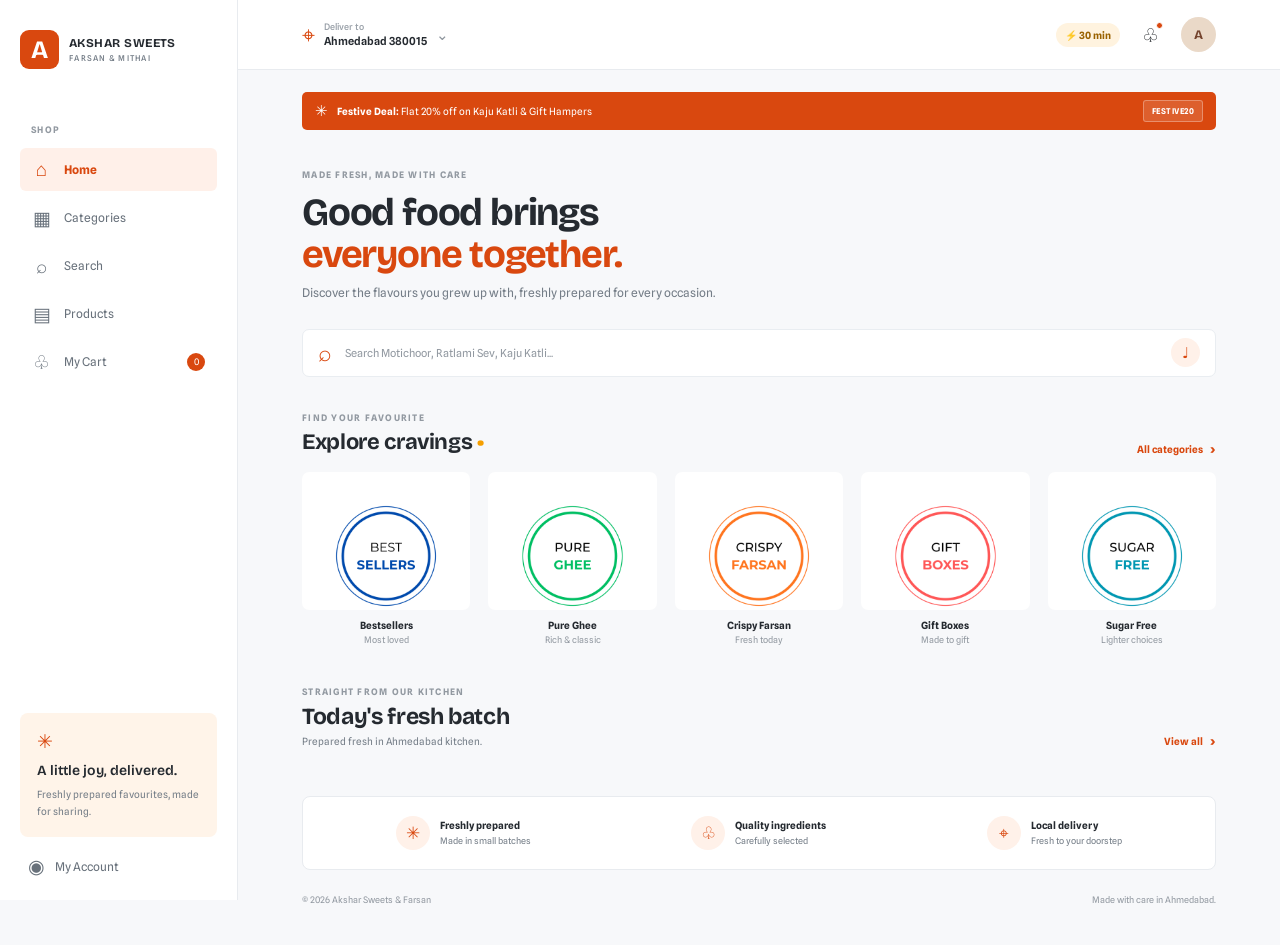
==== commit f9b24f39: "Added images to product and categories tags" ====
--- a/index.html
+++ b/index.html
@@ -19,12 +19,12 @@
       </a>
       <div class="sidebar-section">
         <span class="sidebar-label">SHOP</span>
-        <nav class="sidebar-nav">          
-            <a href="../index.html" class="nav-item active"><span class="nav-icon">⌂</span>Home</a>
-            <a href="/pages/categories.html" class="nav-item"><span class="nav-icon">▦</span>Categories</a>
-            <a href="/pages/search.html" class="nav-item"><span class="nav-icon">⌕</span>Search</a>
-            <a href="products.html" class="nav-item"><span class="nav-icon">▤</span>Products</a>
-            <a href="my-cart.html" class="nav-item"><span class="nav-icon">♧</span>My Cart <span class="nav-count" id="sidebarCartCount">0</span></a>
+        <nav class="sidebar-nav">
+          <a href="../index.html" class="nav-item active"><span class="nav-icon">⌂</span>Home</a>
+          <a href="/pages/categories.html" class="nav-item"><span class="nav-icon">▦</span>Categories</a>
+          <a href="/pages/search.html" class="nav-item"><span class="nav-icon">⌕</span>Search</a>
+          <a href="/pages/products.html" class="nav-item"><span class="nav-icon">▤</span>Products</a>
+          <a href="/pages/my-cart.html" class="nav-item"><span class="nav-icon">♧</span>My Cart <span class="nav-count" id="sidebarCartCount">0</span></a>
         </nav>
       </div> 
       <div class="sidebar-bottom">
@@ -82,49 +82,31 @@
           </div>
           <div class="category-list">
             <a href="#" class="category-item">
-              <span class="category-image category-sweets"><img src="https://images.unsplash.com/photo-1605197584541-2f0568f70950?auto=format&fit=crop&w=240&q=80" alt="Traditional sweets"></span>
+              <span class="category-image category-sweets"><img src="/src/images/1.png" alt="Traditional sweets"></span>
               <span class="category-title">Bestsellers</span>
               <span class="category-subtitle">Most loved</span>
             </a>
             <a href="#" class="category-item">
-              <span class="category-image category-ghee"><img src="https://images.unsplash.com/photo-1601050690597-df0568f70950?auto=format&fit=crop&w=240&q=80" alt="Indian snacks"></span>
+              <span class="category-image category-ghee"><img src="/src/images/2.png" alt="Indian snacks"></span>
               <span class="category-title">Pure Ghee</span>
               <span class="category-subtitle">Rich & classic</span>
             </a>
             <a href="#" class="category-item">
-              <span class="category-image category-farsan"><img src="https://images.unsplash.com/photo-1603894584373-5ac82b2ae398?auto=format&fit=crop&w=240&q=80" alt="Fresh farsan"></span>
+              <span class="category-image category-farsan"><img src="/src/images/3.png" alt="Fresh farsan"></span>
               <span class="category-title">Crispy Farsan</span>
               <span class="category-subtitle">Fresh today</span>
             </a>
             <a href="#" class="category-item">
-              <span class="category-image category-gifts"><img src="https://images.unsplash.com/photo-1578985545062-69928b1d9587?auto=format&fit=crop&w=240&q=80" alt="Gift selection"></span>
+              <span class="category-image category-gifts"><img src="/src/images/4.png" alt="Gift selection"></span>
               <span class="category-title">Gift Boxes</span>
               <span class="category-subtitle">Made to gift</span>
             </a>
             <a href="#" class="category-item">
-              <span class="category-image category-sugar"><img src="https://images.unsplash.com/photo-1589302168068-964664d93dc0?auto=format&fit=crop&w=240&q=80" alt="Indian food"></span>
+              <span class="category-image category-sugar"><img src="/src/images/5.png" alt="Indian food"></span>
               <span class="category-title">Sugar Free</span>
               <span class="category-subtitle">Lighter choices</span>
             </a>
           </div>
-        </section>
-
-        <section class="festival-banner">
-          <div class="festival-content">
-            <span class="festival-tag">✳ GIFT WITH DESI GHEE</span>
-            <span class="festival-label">A FESTIVE FAVOURITE</span>
-            <h2>Grand Festive Mithai Box</h2>
-            <p>16 artisanal bites crafted fresh each dawn. Sealed for festive gifting.</p>
-            <div class="festival-price">
-              <div><small>FESTIVAL SPECIAL</small><strong>₹649 <del>₹799</del></strong></div>
-              <button class="festival-button" id="festivalOrder">♧ &nbsp; Order Fresh</button>
-            </div>
-          </div>
-          <div class="festival-image">
-            <img src="https://images.unsplash.com/photo-1605197584541-2f0568f70950?auto=format&fit=crop&w=700&q=85" alt="Festive Indian sweets assortment">
-          </div>
-          <span class="festival-decoration decoration-one"></span>
-          <span class="festival-decoration decoration-two"></span>
         </section>
 
         <section class="fresh-section">
@@ -150,11 +132,11 @@
   </div>
 
   <nav class="bottom-nav" aria-label="Main navigation">
-    <a href=".../index.html" class="bottom-item active"><span>⌂</span><small>Home</small></a>
+    <a href="../index.html" class="bottom-item active"><span>⌂</span><small>Home</small></a>
     <a href="/pages/categories.html" class="bottom-item"><span>▦</span><small>Categories</small></a>
     <a href="/pages/search.html" class="bottom-item"><span>⌕</span><small>Search</small></a>
-    <a href="#" class="bottom-item"><span>▤</span><small>Products</small></a>
-    <a href="#" class="bottom-item cart-nav-item"><span>♧<i id="bottomCartCount">0</i></span><small>Cart</small></a>
+    <a href="/pages/products.html" class="bottom-item"><span>▤</span><small>Products</small></a>
+    <a href="/pages/my-cart.html" class="bottom-item cart-nav-item"><span>♧<i id="bottomCartCount">0</i></span><small>Cart</small></a>
   </nav>
 
   <div class="toast" id="toast"></div>
--- a/style.css
+++ b/style.css
@@ -490,7 +490,6 @@
 
 .category-image img {
     width: 100%;
-    height: 100%;
     display: block;
     object-fit: cover;
     transition: transform .3s;
